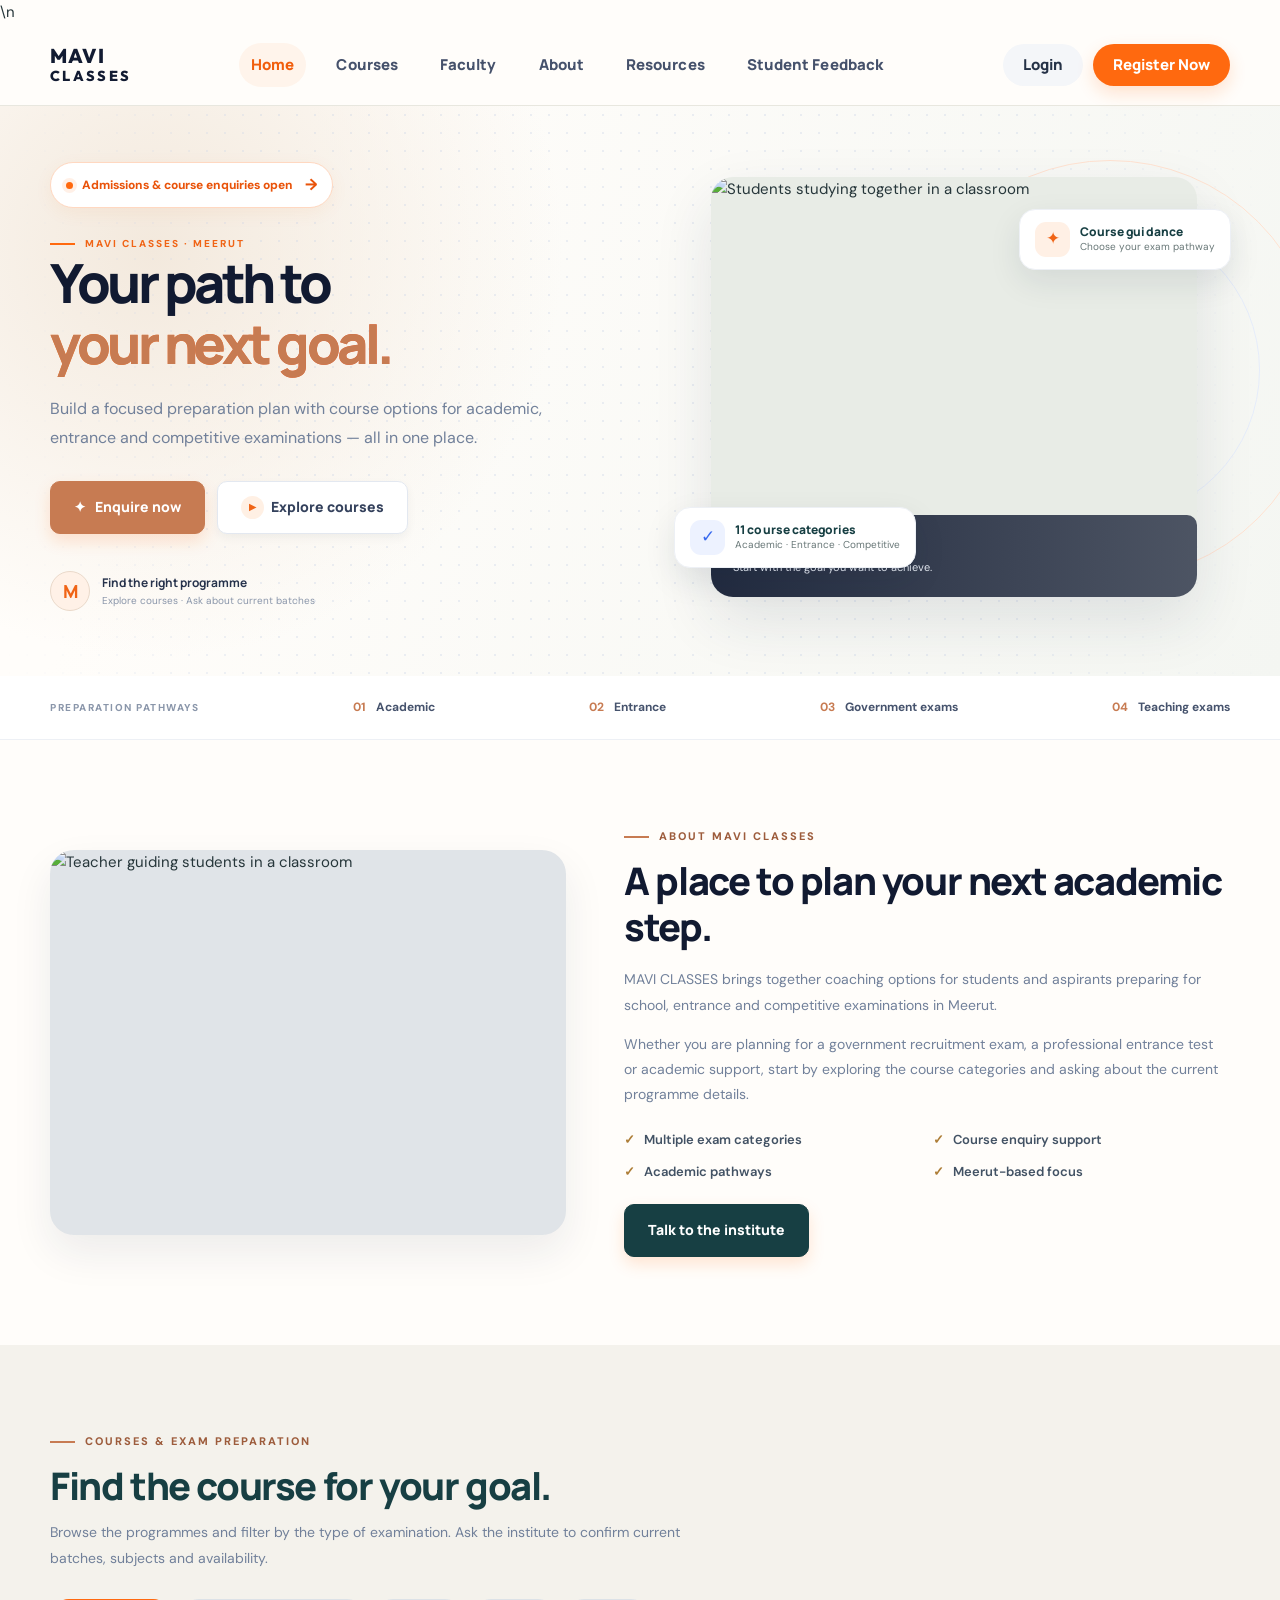
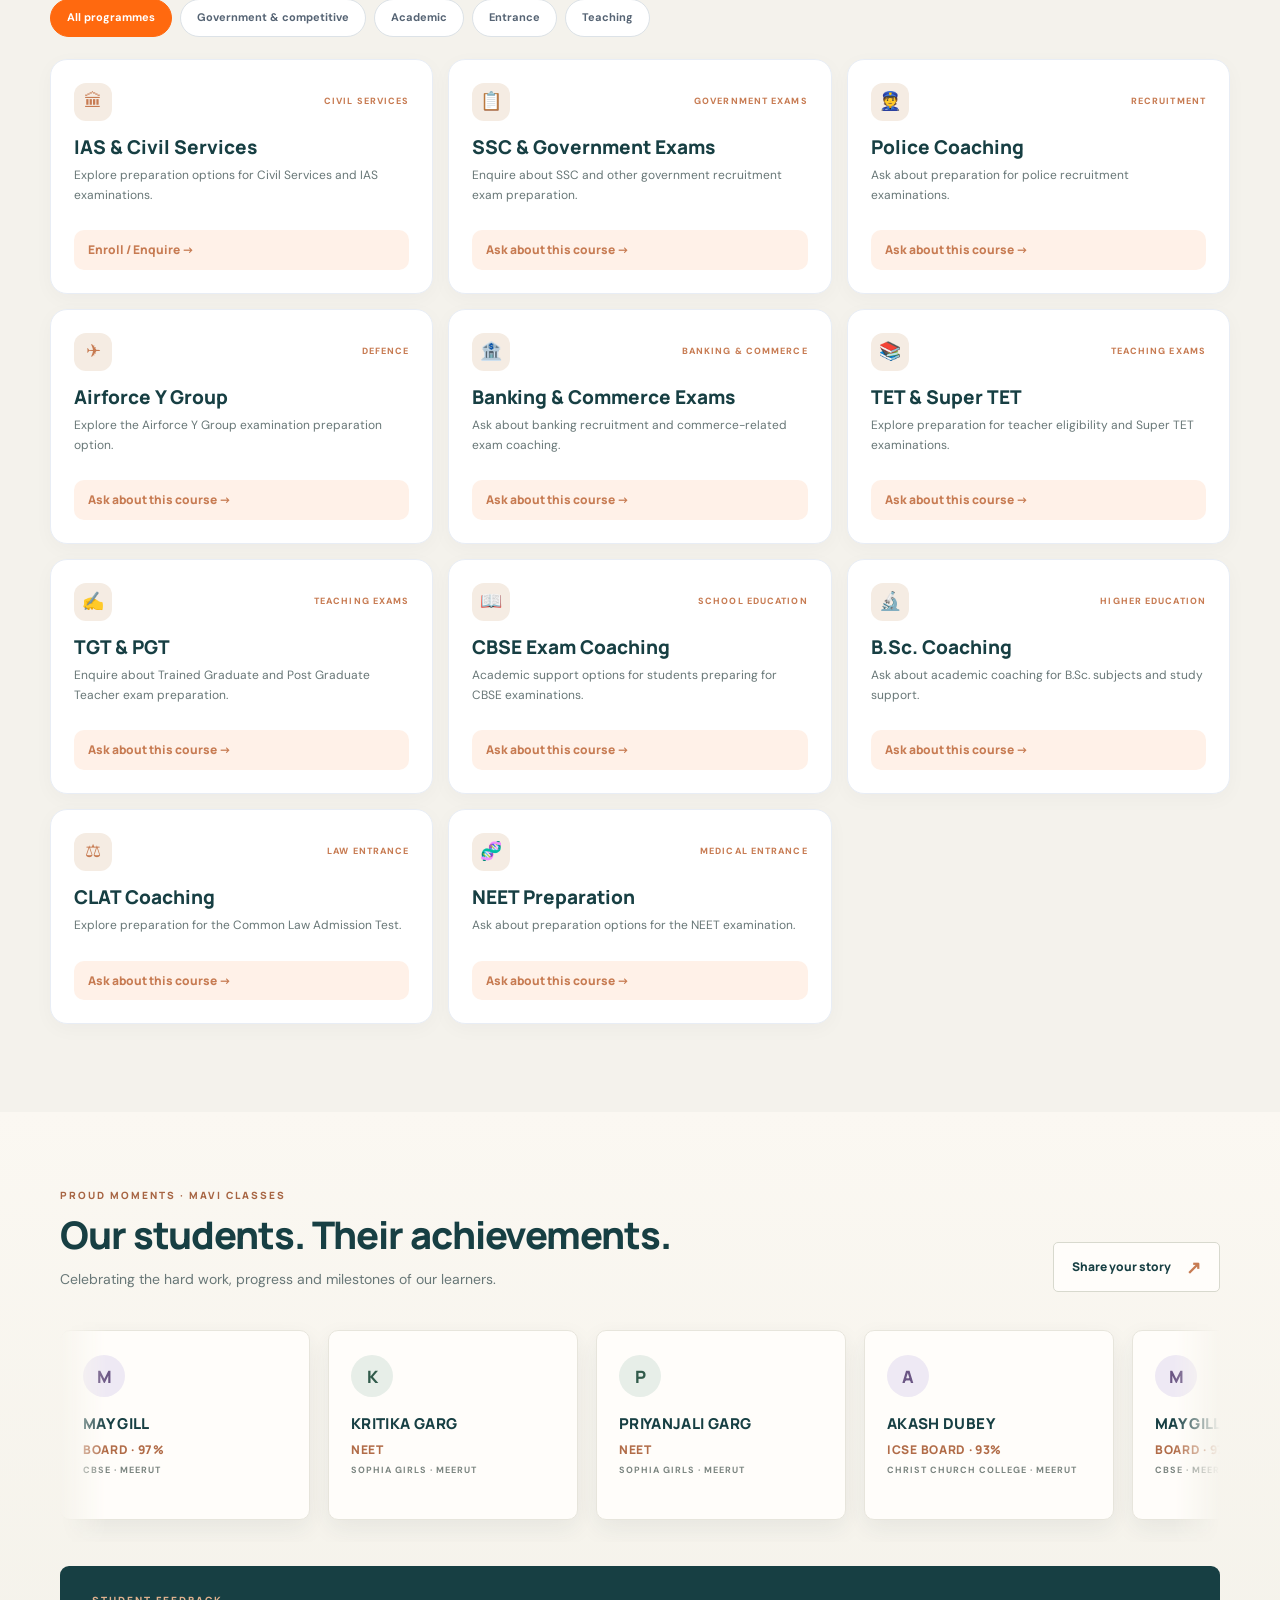
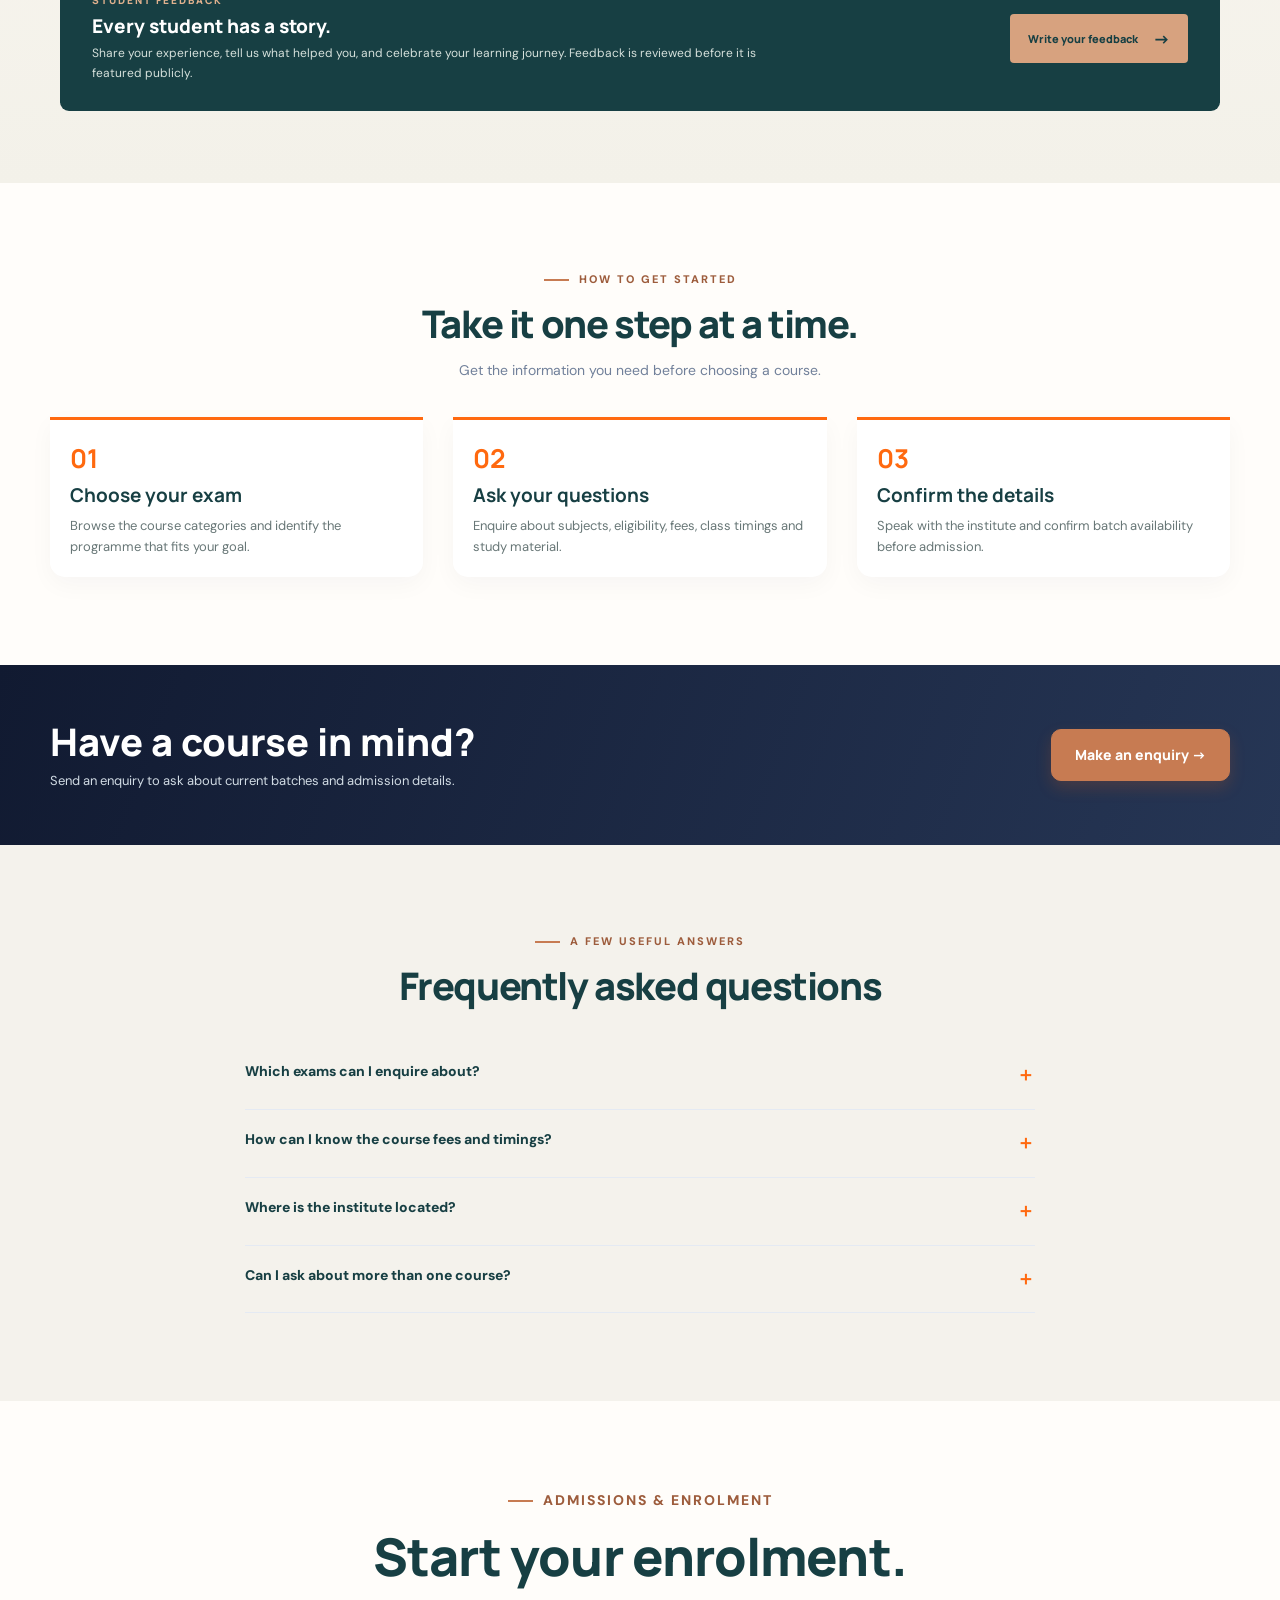
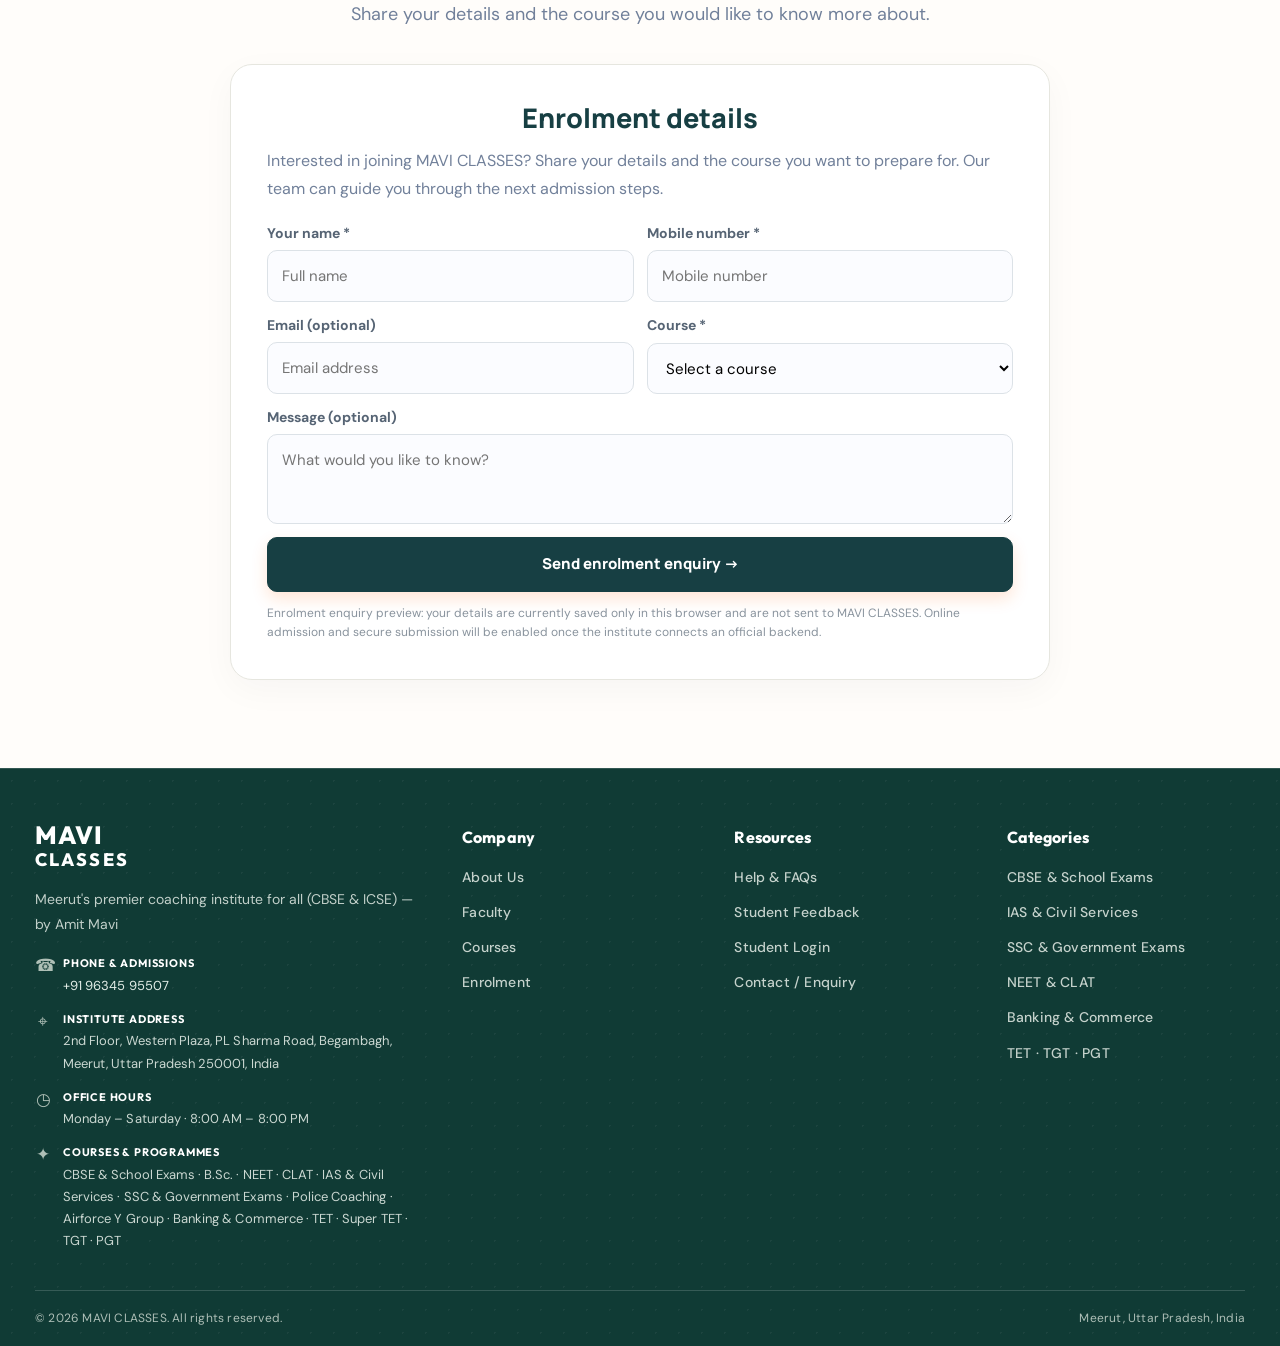
==== index.html @ 6b4040f7 "Update MAVI CLASSES footer description" ====
<!doctype html>
<html lang="en">
<head>
<meta charset="utf-8">
<meta name="viewport" content="width=device-width, initial-scale=1">
<meta name="theme-color" content="#142d46">
<title>MAVI CLASSES | Coaching in Meerut</title>
<meta name="description" content="Explore academic, entrance and competitive exam coaching options at MAVI CLASSES, Meerut. Enquire about courses and current batches.">
<meta name="keywords" content="Coaching in Meerut, IAS Coaching in Meerut, SSC Coaching in Meerut, Government Exam Coaching, CLAT Coaching, Banking Coaching, CBSE, NEET, TET, Super TET, TGT, PGT">
<link rel="preconnect" href="https://fonts.googleapis.com">
<link rel="preconnect" href="https://fonts.gstatic.com" crossorigin>
<style>
:root{--navy:#142d46;--navy2:#203f5d;--gold:#c99b4b;--ink:#202a35;--muted:#6c7784;--paper:#f5f6f7;--line:#e5e8eb;--white:#fff;--radius:13px;--shadow:0 12px 36px rgba(19,42,65,.09)}
*{box-sizing:border-box}html{scroll-behavior:smooth;scroll-padding-top:82px}body{margin:0;color:var(--ink);font-family:"DM Sans",sans-serif;line-height:1.65;background:#fff}a{color:inherit;text-decoration:none}button,input,select,textarea{font:inherit}.wrap{width:min(1160px,calc(100% - 44px));margin:auto}
.top{background:#102438;color:#d9e2ea;font-size:12px}.top .wrap{min-height:36px;display:flex;justify-content:space-between;align-items:center;gap:15px}.top a{color:#f0cc8c}
header{height:76px;background:#fff;position:sticky;top:0;z-index:30;border-bottom:1px solid #edf0f2}.nav{height:100%;display:flex;align-items:center;justify-content:space-between;gap:25px}.logo{display:flex;align-items:center;gap:11px}.logo-mark{height:43px;width:43px;display:grid;place-items:center;background:var(--navy);color:#e8c98e;font:700 26px Georgia,serif;border-radius:7px}.logo-title{font:800 18px Manrope,sans-serif;letter-spacing:1.7px;color:var(--navy);line-height:1.15}.logo-sub{font-size:9px;letter-spacing:1.6px;text-transform:uppercase;color:#7c8792}.links{display:flex;align-items:center;gap:27px;font-size:13px;font-weight:600;color:#485564}.links a:hover{color:#a7772f}.button{display:inline-flex;align-items:center;justify-content:center;padding:12px 19px;border-radius:6px;background:var(--navy);color:#fff;font-size:13px;font-weight:700;border:1px solid var(--navy);cursor:pointer;transition:.18s}.button:hover{background:#24496b;transform:translateY(-1px)}.button.gold{background:var(--gold);border-color:var(--gold);color:#182c40}.button.light{background:#fff;color:var(--navy);border-color:#fff}.hamb{display:none;border:0;background:none;color:var(--navy);font-size:26px}
.hero{background:#f3f5f6;padding:54px 0 58px}.hero-grid{display:grid;grid-template-columns:1.02fr .98fr;gap:55px;align-items:center}.kicker{font-size:11px;font-weight:800;letter-spacing:2px;text-transform:uppercase;color:#a87935;display:flex;align-items:center;gap:10px}.kicker:before{content:"";width:25px;height:2px;background:var(--gold)}h1,h2,h3{font-family:Manrope,sans-serif}h1{font-size:clamp(39px,5vw,59px);line-height:1.12;letter-spacing:-2px;color:var(--navy);margin:17px 0 18px;font-weight:800}h1 span{color:#b4833d}.hero p{max-width:530px;color:#626e7b;font-size:15px}.hero-actions{display:flex;gap:12px;flex-wrap:wrap;margin-top:27px}.text-link{font-size:13px;color:var(--navy);font-weight:700;padding:12px 5px}.hero-image{height:430px;position:relative;border-radius:9px;overflow:hidden;background:#dce2e7}.hero-image img{width:100%;height:100%;object-fit:cover;display:block}.image-caption{position:absolute;left:20px;bottom:20px;background:#fff;padding:15px 18px;border-left:3px solid var(--gold);box-shadow:var(--shadow);max-width:245px}.image-caption strong{display:block;font:700 14px Manrope;color:var(--navy)}.image-caption span{font-size:11px;color:var(--muted)}
.trust-strip{border-bottom:1px solid var(--line);background:white}.trust-inner{display:flex;justify-content:space-between;align-items:center;gap:20px;padding:19px 0;flex-wrap:wrap}.trust-label{font-size:11px;text-transform:uppercase;letter-spacing:1.3px;font-weight:800;color:#7a8590}.trust-item{font-size:12px;color:#455565;font-weight:700}.trust-item b{color:#bd8b40;margin-right:7px}
.section{padding:82px 0}.soft{background:var(--paper)}.section-head{max-width:670px;margin-bottom:34px}.section-head.center{text-align:center;margin-left:auto;margin-right:auto}.section-head.center .kicker{justify-content:center}.section-head h2{font-size:clamp(29px,3.4vw,39px);line-height:1.2;letter-spacing:-1px;color:var(--navy);margin:12px 0}.section-head p{font-size:14px;color:var(--muted);margin:0}.about-grid{display:grid;grid-template-columns:.92fr 1.08fr;gap:58px;align-items:center}.about-img{height:385px;border-radius:8px;overflow:hidden;background:#e0e4e8}.about-img img{width:100%;height:100%;object-fit:cover}.about-copy h2{font-size:35px;line-height:1.2;letter-spacing:-1px;color:var(--navy);margin:12px 0 18px}.about-copy p{font-size:14px;color:var(--muted)}.ticks{display:grid;grid-template-columns:1fr 1fr;gap:11px;margin:22px 0}.tick{font-size:13px;font-weight:600;color:#425264}.tick:before{content:"✓";color:#ad7d36;font-weight:900;margin-right:9px}
.course-intro{display:flex;justify-content:space-between;align-items:end;gap:25px;margin-bottom:28px}.course-intro .section-head{margin:0}.course-grid{display:grid;grid-template-columns:repeat(3,1fr);gap:15px}.course{background:white;border:1px solid #e4e8eb;border-radius:8px;padding:22px 21px;min-height:185px;display:flex;flex-direction:column;transition:.2s}.course:hover{border-color:#c8a66d;box-shadow:var(--shadow);transform:translateY(-3px)}.course-top{display:flex;align-items:center;justify-content:space-between;margin-bottom:14px}.course-icon{height:38px;width:38px;border-radius:8px;background:#f5f0e7;color:#986b2d;display:grid;place-items:center;font-size:18px}.course-tag{font-size:9px;letter-spacing:1.1px;text-transform:uppercase;color:#9a7339;font-weight:800}.course h3{font-size:17px;line-height:1.3;color:var(--navy);margin:0 0 7px}.course p{font-size:12px;color:var(--muted);margin:0 0 13px}.course a{font-size:12px;font-weight:800;color:#9a6d2e;margin-top:auto}.filters{display:flex;gap:8px;flex-wrap:wrap;margin:0 0 22px}.filter{border:1px solid #dce2e7;background:#fff;padding:8px 14px;border-radius:5px;font-size:11px;font-weight:700;color:#566474;cursor:pointer}.filter.active,.filter:hover{background:var(--navy);border-color:var(--navy);color:white}
.approach{display:grid;grid-template-columns:repeat(3,1fr);gap:30px}.approach article{border-top:2px solid var(--gold);padding:20px 4px 0}.approach .num{font:700 26px Manrope;color:#c69a52}.approach h3{font-size:17px;color:var(--navy);margin:7px 0}.approach p{font-size:13px;color:var(--muted);margin:0}
.cta{background:var(--navy);color:white;padding:48px 0}.cta-row{display:flex;justify-content:space-between;align-items:center;gap:25px}.cta h2{font-size:29px;margin:0 0 5px}.cta p{font-size:13px;color:#d1dbe4;margin:0}
.faqs{max-width:790px;margin:auto}.faq{border-bottom:1px solid var(--line)}.faq button{width:100%;background:none;border:0;padding:18px 0;display:flex;justify-content:space-between;text-align:left;color:var(--navy);font-weight:700;font-size:14px;cursor:pointer}.faq .answer{display:none;color:var(--muted);font-size:13px;padding:0 35px 18px 0}.faq.open .answer{display:block}.faq button span{font-size:19px;color:#ad7d36}
.contact-grid{display:grid;grid-template-columns:.8fr 1.2fr;gap:30px}.contact-card{background:var(--navy);color:white;border-radius:8px;padding:29px}.contact-card h3{font-size:24px;margin:0 0 7px}.contact-card>p{font-size:13px;color:#d0dbe5}.contact-row{border-top:1px solid #ffffff26;padding:15px 0;font-size:13px}.contact-row strong{display:block;font-size:10px;letter-spacing:1px;text-transform:uppercase;color:#e7c88e;margin-bottom:3px}.form-card{border:1px solid var(--line);border-radius:8px;padding:28px;background:white}.form-card h3{font-size:23px;color:var(--navy);margin:0 0 18px}.form-grid{display:grid;grid-template-columns:1fr 1fr;gap:13px}.field{display:grid;gap:6px}.field.full{grid-column:1/-1}.field label{font-size:11px;font-weight:700;color:#566474}.field input,.field select,.field textarea{border:1px solid #dce2e7;border-radius:5px;padding:11px 12px;width:100%;font-size:13px;background:#fbfcfd;outline:none}.field input:focus,.field select:focus,.field textarea:focus{border-color:#b68a48}.field textarea{min-height:90px;resize:vertical}.form-note{font-size:10px;color:#89939d;margin:12px 0 0}.notice{display:none;padding:11px;background:#edf6ef;color:#315b3c;font-size:12px;margin-top:12px;border-radius:5px}.notice.show{display:block}
footer{background:#0d2235;color:#c5d0da;padding:42px 0 18px}.footer-main{display:flex;justify-content:space-between;gap:40px;padding-bottom:28px}.footer-brand p{font-size:12px;color:#9eacb9;max-width:290px}.footer-links{display:flex;gap:50px}.footer-links h4{font-size:10px;letter-spacing:1.2px;text-transform:uppercase;color:#e8c98e;margin:0 0 10px}.footer-links a{display:block;font-size:12px;color:#c0ccd7;margin:7px 0}.footer-links a:hover{color:#fff}.copyright{border-top:1px solid #ffffff20;padding-top:16px;font-size:10px;color:#91a1b0;display:flex;justify-content:space-between;gap:12px;flex-wrap:wrap}.up{position:fixed;right:18px;bottom:18px;width:39px;height:39px;background:var(--gold);border:0;border-radius:5px;color:var(--navy);font-size:18px;display:none;cursor:pointer}.up.show{display:block}
@media(max-width:900px){.links{gap:15px}.links a{font-size:12px}.hero-grid{gap:30px}.hero-image{height:380px}.course-grid{grid-template-columns:repeat(2,1fr)}.about-grid{gap:32px}}
@media(max-width:680px){.wrap{width:calc(100% - 34px)}.top .wrap{justify-content:center;text-align:center;min-height:33px}.top .wrap span:first-child{display:none}header{height:67px}.logo-mark{height:39px;width:39px}.logo-title{font-size:16px}.hamb{display:block}.links{display:none;position:absolute;left:0;right:0;top:67px;background:#fff;padding:10px 22px 18px;box-shadow:var(--shadow);flex-direction:column;align-items:stretch;gap:0}.links.open{display:flex}.links a{padding:11px 0;border-bottom:1px solid var(--line);font-size:14px}.nav>.button{display:none}.hero{padding:43px 0 38px}.hero-grid{grid-template-columns:1fr;gap:28px}.hero-image{height:280px}.hero h1{font-size:43px}.hero p{font-size:14px}.trust-inner{justify-content:flex-start;gap:11px 20px}.trust-label{width:100%}.trust-item{font-size:11px}.section{padding:60px 0}.about-grid,.contact-grid{grid-template-columns:1fr}.about-img{height:270px;order:2}.about-copy h2{font-size:30px}.course-intro{display:block}.course-grid{grid-template-columns:1fr}.course{min-height:0}.approach{grid-template-columns:1fr;gap:20px}.cta-row{display:block}.cta .button{margin-top:20px}.form-grid{grid-template-columns:1fr}.field.full{grid-column:auto}.form-card,.contact-card{padding:21px}.footer-main{display:block}.footer-links{margin-top:25px;gap:35px}.copyright{padding-bottom:8px}}
@media(prefers-reduced-motion:reduce){html{scroll-behavior:auto}*,*:before,*:after{transition:none!important}}
/* Visual refresh based on the supplied education website reference */
:root{--navy:#111a31;--navy2:#263655;--gold:#ff690f;--ink:#182238;--muted:#71809a;--paper:#f8faff;--line:#e8edf5;--white:#fff;--radius:22px;--shadow:0 18px 48px rgba(24,39,70,.10)}
body{font-family:"DM Sans",sans-serif;color:#182238;background:#fff;line-height:1.62}h1,h2,h3,.logo-title{font-family:"Manrope",sans-serif}.wrap{width:min(1180px,calc(100% - 48px))}
.top{background:#111a31;color:#e4eaf5}.top a{color:#ff9a5f}
header{height:82px;border-bottom:1px solid #f0f2f6;background:rgba(255,255,255,.95);backdrop-filter:blur(14px)}
.logo-mark{border-radius:50%;background:linear-gradient(145deg,#ff8a28,#f04c16);color:#fff;box-shadow:0 5px 14px #ff6b1733;font:800 23px "Manrope",sans-serif;border:3px solid #fff;outline:1px solid #ffe0ce}
.logo-title{font-size:17px;letter-spacing:.3px;font-weight:800;color:#121b32}.logo-sub{letter-spacing:1.4px;color:#ff690f;font-weight:700}
.links{gap:24px;font-size:13px;font-weight:700;color:#45516b}.links a{padding:9px 13px;border-radius:30px}.links a:first-child,.links a:hover{background:#fff4eb;color:#f15d0b}
.button{border-radius:13px;background:#ff690f;border-color:#ff690f;padding:14px 23px;font-family:"Manrope";font-weight:800;box-shadow:0 7px 16px #ff690f2b}.button:hover{background:#ed5706;border-color:#ed5706}.button.gold{background:#ff690f;border-color:#ff690f;color:white}
.hero{position:relative;isolation:isolate;overflow:hidden;background:radial-gradient(ellipse at 40% 48%,#fff3eb 0%,#fff 54%,#f8faff 100%);padding:56px 0 65px;min-height:540px}
.hero:before{content:"";position:absolute;inset:0;z-index:-1;opacity:.34;background-image:radial-gradient(#c9d4e7 1px,transparent 1px);background-size:18px 18px;mask-image:linear-gradient(90deg,transparent,#000 20%,#000 80%,transparent)}
.hero-grid{grid-template-columns:1.02fr .98fr;gap:54px;position:relative;z-index:1}
.hero-announcement{display:inline-flex;align-items:center;gap:9px;border:1px solid #ffd8c1;background:#fff;border-radius:30px;padding:9px 15px;color:#e9530a;font-size:12px;font-weight:800;box-shadow:0 5px 18px #f16a1710;margin-bottom:28px}
.live-dot{height:7px;width:7px;background:#ff690f;border-radius:50%;box-shadow:0 0 0 4px #fff0e7}.announce-arrow{font-size:16px;margin-left:3px}
.hero .kicker{font-size:10px;letter-spacing:2px;color:#f06416}.hero .kicker:before{background:#ff690f}
h1{font-size:clamp(46px,5.2vw,68px);line-height:1.08;letter-spacing:-3.5px;color:#111a31;margin:0 0 22px;font-weight:800}h1 span{background:linear-gradient(90deg,#ff6b0d 0%,#f04d25 100%);-webkit-background-clip:text;background-clip:text;color:transparent}
.hero p{font-size:16px;line-height:1.8;color:#71809a;max-width:500px}.hero-actions{gap:12px;margin-top:28px}.hero-actions .button{min-height:53px}
.button.watch{background:#fff;border:1px solid #e3e8f0;color:#34415c;box-shadow:0 4px 10px #1a29400d}.button.watch:hover{background:#f9fbff;color:#111a31}
.play{display:inline-grid;place-items:center;background:#fff0e4;color:#f06416;border-radius:50%;width:23px;height:23px;font-size:9px;margin-right:7px}
.hero-proof{display:flex;align-items:center;gap:12px;margin-top:37px}.proof-mark{height:40px;width:40px;display:grid;place-items:center;border-radius:50%;background:#fff1e7;color:#f06416;font:800 18px "Manrope",sans-serif;border:1px solid #ead9ca}.hero-proof strong{display:block;font-size:12px;color:#27334c}.hero-proof small{display:block;font-size:10px;color:#8a96aa}
.hero-visual{position:relative;min-height:430px;display:flex;align-items:center;justify-content:center}
.hero-image{width:88%;height:420px;border-radius:30px;overflow:hidden;position:relative;z-index:1;background:#e5eaf2;box-shadow:0 24px 60px #1b2b451c}.hero-image img{width:100%;height:100%;object-fit:cover}
.image-caption{left:0;right:0;bottom:0;max-width:none;padding:18px 22px;background:linear-gradient(90deg,rgba(17,26,49,.92),rgba(17,26,49,.72));border:0;color:white;box-shadow:none}.image-caption strong{font:800 15px "Manrope",sans-serif;color:#fff}.image-caption span{font-size:11px;color:#e4e9f1}
.float-card{position:absolute;z-index:3;display:flex;align-items:center;gap:10px;background:#fff;border:1px solid #edf0f5;border-radius:16px;padding:12px 15px;box-shadow:0 12px 32px #17264018}
.float-top{top:37px;right:-1px}.float-bottom{bottom:34px;left:-4px}.float-icon{width:35px;height:35px;display:grid;place-items:center;border-radius:11px;background:#fff0e5;color:#f06416;font-size:17px}.float-icon.blue{background:#edf2ff;color:#3869ee}.float-card strong{display:block;font:800 12px "Manrope",sans-serif;color:#173f43}.float-card small{display:block;font-size:9px;color:#8995a8}
.hero-orbit{position:absolute;border:1px solid #ffe2d1;border-radius:50%;z-index:0}.orbit-one{width:420px;height:420px;right:-90px;top:-12px}.orbit-two{width:300px;height:300px;right:-30px;top:48px;border-color:#e5ecfa}
.trust-strip{border-bottom:1px solid #edf0f5}.trust-inner{padding:22px 0}.trust-label{font-size:10px;letter-spacing:1.5px;color:#8a96aa}.trust-item{font-size:12px;color:#46536d}.trust-item b{color:#ff690f}
.section{padding:88px 0}.soft{background:#f8faff}.section-head h2,.about-copy h2{font-weight:800;color:#111a31;letter-spacing:-1.4px}.section-head p,.about-copy p{color:#71809a;line-height:1.8}
.about-img{border-radius:24px;box-shadow:0 18px 42px #1a294014}.about-copy h2{font-size:39px}
.course{border:1px solid #e8edf5;border-radius:18px;padding:23px;box-shadow:0 5px 20px #1a294008}.course:hover{border-color:#ffc49f;box-shadow:0 16px 35px #1a294012}.course-icon{border-radius:12px;background:#fff1e8;color:#f06416}.course h3{font-weight:800}
.filter{border-radius:30px;padding:9px 16px}.filter.active,.filter:hover{background:#ff690f;border-color:#ff690f}
.approach article{border-top:3px solid #ff690f;background:#fff;border-radius:0 0 15px 15px;padding:20px;box-shadow:0 8px 25px #1a294009}.approach .num{color:#ff690f}
.cta{background:linear-gradient(110deg,#111a31,#263655);padding:54px 0}.cta h2{font-weight:800}.cta .button{background:#ff690f}
.faq{border-bottom:1px solid #e4eaf3}.faq button{font-family:"Manrope";font-weight:800}.faq button span{color:#ff690f}
.contact-card{border-radius:22px;background:linear-gradient(145deg,#111a31,#273958)}.form-card{border-radius:22px;box-shadow:0 10px 35px #1a294009}.field input,.field select,.field textarea{border-radius:10px;background:#fbfcff;padding:13px}.field input:focus,.field select:focus,.field textarea:focus{border-color:#ff8a4a;box-shadow:0 0 0 3px #ff690f14}
footer{background:#10192e}.footer-brand .logo-mark{background:#ff690f}
@media(max-width:900px){.hero-grid{gap:28px}.hero-image{height:360px}.hero-visual{min-height:370px}.float-top{right:-5px}.float-bottom{left:-5px}}
@media(max-width:680px){header{height:70px}.links{top:70px}.hero{padding:38px 0 45px}.hero-grid{grid-template-columns:1fr;gap:24px}.hero-announcement{margin-bottom:20px;font-size:10px}.hero h1{font-size:48px;letter-spacing:-2.5px}.hero p{font-size:14px}.hero-visual{min-height:310px;margin:0 2px}.hero-image{width:92%;height:300px;border-radius:23px}.float-top{top:7px;right:-2px}.float-bottom{bottom:5px;left:-3px}.float-card{padding:9px 11px}.float-card strong{font-size:10px}.float-card small{font-size:8px}.section{padding:65px 0}.about-copy h2{font-size:31px}.course{border-radius:15px}.trust-inner{gap:12px 18px}}


/* Enrolment entry points */
.nav-enroll{background:#ff690f!important;color:#fff!important;border-radius:30px!important;padding:10px 18px!important;box-shadow:0 6px 16px #ff690f2b;font-weight:800!important}
.nav-enroll:hover{background:#ed5706!important;color:#fff!important}
.nav-enroll span{margin-left:5px}
.course>a{display:inline-flex;align-items:center;margin-top:12px;padding:10px 14px;border-radius:10px;background:#fff1e8;color:#e95c10;font-family:"Manrope";font-size:12px;font-weight:800;text-decoration:none;transition:.2s}
.course>a:hover{background:#ff690f;color:#fff;transform:translateY(-1px)}
.enroll-intro{margin:7px 0 20px;color:#71809a;font-size:13px;line-height:1.7}
#enquiryForm .button{cursor:pointer}
.form-note{line-height:1.65}
@media(max-width:680px){.nav-enroll{display:inline-flex!important;justify-content:center;margin:8px 12px 12px}}


/* MAVI refreshed palette — homepage */
:root{--navy:#173f43;--navy2:#28575a;--gold:#c77b52;--ink:#26363a;--muted:#687777;--paper:#f4f2ec;--line:#e6e6df;--white:#fff;--shadow:0 16px 42px rgba(23,63,67,.09)}
body{background:#fffdfa;color:var(--ink)}
header{background:rgba(255,253,250,.97);border-bottom-color:#e8e7df}
.logo-mark{background:var(--navy);color:#fff;border-radius:12px;box-shadow:inset 0 -4px 0 var(--gold)}
.logo-title{color:var(--navy)}.logo-sub{color:#9b765d}
.links a:hover{color:var(--gold)}
.button{background:var(--navy);border-color:var(--navy);border-radius:10px}
.button:hover{background:#28575a}
.button.gold{background:var(--gold);border-color:var(--gold);color:#fff}
.hero{background:radial-gradient(circle at 12% 25%,#f3e9dd,transparent 34%),linear-gradient(115deg,#fffdfa 20%,#f4f6f2)}
.kicker{color:#9d5c3c}.kicker:before{background:var(--gold)}
h1 span{color:var(--gold)}
.hero-image{border-radius:22px;background:#e8ece6}
.image-caption{border-left-color:var(--gold);border-radius:10px}
.trust-item b{color:var(--gold)}.soft{background:var(--paper)}
.section-head h2{color:var(--navy)}
.course{border-radius:17px}.course-icon{background:#f5ece3;color:var(--gold)}
.course-tag,.course a{color:var(--gold)}
footer{background:#102f33}.footer-links h4{color:#d7a27f}
.top{display:none!important}


/* Header action buttons styled to match the supplied reference */
.nav-auth{display:flex;align-items:center;gap:10px;flex-shrink:0}.nav-login,.nav-register{display:inline-flex;align-items:center;justify-content:center;height:42px;padding:0 20px;border-radius:24px;font:800 14px Manrope,sans-serif;text-decoration:none;white-space:nowrap;transition:background .2s,transform .2s}.nav-login{background:#f4f6f9;color:#253247!important;box-shadow:none}.nav-login:hover{background:#e9edf3}.nav-register{background:#ff690f;color:#fff!important;box-shadow:0 7px 17px #ff690f30}.nav-register:hover{background:#ed5706;transform:translateY(-1px)}
@media(max-width:900px){.nav-auth{gap:7px}.nav-login,.nav-register{height:39px;padding:0 14px;font-size:12px}}
@media(max-width:680px){.nav-auth{margin-left:auto}.nav-login,.nav-register{height:36px;padding:0 12px;font-size:11px}}

/* Logo: brand name only, in dark green */
.logo-title{color:#173f43!important;font-weight:800;letter-spacing:1.2px}.logo-mark{background:#173f43!important;color:#fff!important}.logo-sub{display:none!important}


/* Stacked MAVI CLASSES homepage wordmark */
.mavi-stacked-brand{display:flex!important;align-items:center!important;gap:0!important}
.mavi-stacked-name{display:flex!important;flex-direction:column!important;align-items:flex-start!important;gap:0!important;font:800 20px/1.02 Manrope,sans-serif!important;letter-spacing:1.2px!important;color:#121b32!important}
.mavi-stacked-name span+span{font-size:.72em!important;letter-spacing:2.3px!important;margin-top:3px!important}
.mavi-stacked-brand .logo-mark{display:none!important}

/* Proud Moments: dedicated section styling and continuous student-card marquee */
#student-results{display:block;padding:76px 0 72px;background:linear-gradient(180deg,#fbf8f2 0%,#f3f1e9 100%);overflow:hidden}
#student-results>.wrap{width:min(1160px,calc(100% - 44px));margin:0 auto}
#student-results .results-heading{display:flex;align-items:flex-end;justify-content:space-between;gap:28px;margin:0 0 30px}
#student-results .results-kicker{color:#a76543;font:800 10px/1.4 Manrope,sans-serif;letter-spacing:2px;text-transform:uppercase;margin-bottom:10px}
#student-results .results-heading h2{margin:0 0 10px;color:#173f43;font:800 clamp(27px,3.2vw,39px)/1.16 Manrope,sans-serif;letter-spacing:-1.1px}
#student-results .results-heading p{margin:0;color:#687777;font:400 14px/1.7 'DM Sans',sans-serif}
#student-results .results-link{flex:0 0 auto;display:inline-flex;align-items:center;gap:15px;padding:12px 18px;border:1px solid #d8d9ce;border-radius:5px;color:#173f43;background:#fffdfa;font:800 12px Manrope,sans-serif;transition:background .2s,border-color .2s}
#student-results .results-link:hover{background:#f5ece3;border-color:#c77b52}
#student-results .results-link span{font-size:18px;color:#c77b52}
#student-results .ranker-marquee{position:relative;width:100%;overflow:hidden;padding:8px 0 22px;-webkit-mask-image:linear-gradient(to right,transparent 0,#000 4%,#000 96%,transparent 100%);mask-image:linear-gradient(to right,transparent 0,#000 4%,#000 96%,transparent 100%)}
#student-results .ranker-track{display:flex;align-items:stretch;width:max-content;max-width:none;animation:maviRankerMarquee 32s linear infinite;transform:translate3d(0,0,0);will-change:transform}
#student-results .ranker-marquee:hover .ranker-track{animation-play-state:paused}
#student-results .ranker-card{flex:0 0 250px;width:250px;min-height:190px;margin:0 18px 0 0;padding:24px 22px 21px;border:1px solid #e7e5dc;border-radius:10px;background:#fffdfa;box-shadow:0 9px 25px rgba(23,63,67,.07);display:flex;flex-direction:column;align-items:flex-start;justify-content:flex-start;animation:none!important;opacity:1!important;transform:none!important}
#student-results .ranker-duplicate{display:flex;flex:0 0 auto;gap:0}
#student-results .ranker-avatar{width:42px;height:42px;display:grid;place-items:center;border-radius:50%;margin-bottom:17px;font:800 17px Manrope,sans-serif}
#student-results .avatar-violet{background:#eee9f4;color:#6b5684}
#student-results .avatar-green{background:#e7eee8;color:#315b4b}
#student-results .ranker-name{color:#173f43;font:800 15px/1.35 Manrope,sans-serif;letter-spacing:.35px;margin-bottom:8px}
#student-results .ranker-result{color:#b16c48;font:800 12px/1.4 Manrope,sans-serif;letter-spacing:.7px;margin-bottom:5px}
#student-results .ranker-school{color:#7b8580;font:700 9px/1.5 'DM Sans',sans-serif;letter-spacing:1px}
#student-results .student-voices{display:flex;align-items:center;justify-content:space-between;gap:28px;margin-top:24px;padding:27px 32px;border-radius:9px;background:#173f43;color:#fff}
#student-results .student-voices .results-kicker{color:#e0b18e;margin-bottom:7px}
#student-results .student-voices h3{margin:0 0 6px;color:#fff;font:800 21px/1.25 Manrope,sans-serif}
#student-results .student-voices p{max-width:690px;margin:0;color:#d5e0db;font:400 12px/1.65 'DM Sans',sans-serif}
#student-results .voice-button{flex:0 0 auto;display:inline-flex;align-items:center;gap:15px;padding:13px 18px;border-radius:4px;background:#d7a27f;color:#173f43;font:800 11px Manrope,sans-serif;white-space:nowrap;transition:background .2s,transform .2s}
#student-results .voice-button:hover{background:#ecc4a6;transform:translateY(-1px)}
#student-results .voice-button span{font-size:17px}
@keyframes maviRankerMarquee{from{transform:translate3d(0,0,0)}to{transform:translate3d(-50%,0,0)}}
@media(max-width:760px){#student-results{padding:58px 0 54px}#student-results .results-heading{align-items:flex-start;flex-direction:column;gap:17px;margin-bottom:20px}#student-results .results-heading h2{font-size:29px}#student-results .ranker-card{flex-basis:225px;width:225px;min-height:180px;padding:20px}#student-results .student-voices{align-items:flex-start;flex-direction:column;padding:23px 22px;gap:17px}}
@media(prefers-reduced-motion:reduce){#student-results .ranker-track{animation:none!important;transform:none!important}#student-results .ranker-marquee{overflow-x:auto;-webkit-mask-image:none;mask-image:none}}

/* Consistent typography and a seamless, equal-width student achievement marquee */
.hero .float-card strong{font-family:'Manrope',sans-serif!important;font-size:12px!important;font-weight:800!important;letter-spacing:.05px!important;color:#173f43!important}
.hero .float-card small{font-family:'DM Sans',sans-serif!important;font-size:10px!important;line-height:1.45!important;color:#687777!important}
.hero .float-card .float-icon{font-family:'DM Sans',sans-serif!important}
.hero .image-caption strong,.hero .hero-proof strong{font-family:'Manrope',sans-serif!important}
#student-results .ranker-track{display:flex!important;align-items:stretch!important;gap:0!important;width:max-content!important;animation:maviRankerMarquee 34s linear infinite!important}
#student-results .ranker-group{display:flex!important;flex:0 0 auto!important;align-items:stretch!important;gap:0!important;width:max-content!important}
#student-results .ranker-card{font-family:'DM Sans',sans-serif!important;box-sizing:border-box!important;flex:0 0 250px!important;width:250px!important;margin:0 18px 0 0!important}
#student-results .ranker-name,#student-results .ranker-result,#student-results .ranker-avatar{font-family:'Manrope',sans-serif!important}
#student-results .ranker-school,#student-results .results-heading p,#student-results .student-voices p{font-family:'DM Sans',sans-serif!important}
#student-results .ranker-card:hover{border-color:#d7b99f!important;box-shadow:0 14px 32px rgba(23,63,67,.12)!important}
@media(max-width:760px){#student-results .ranker-card{flex-basis:225px!important;width:225px!important;margin-right:14px!important}}
@media(prefers-reduced-motion:reduce){#student-results .ranker-track{animation:none!important}}


/* Contact section: centred enrolment heading, clean label without repeated brand name */
#contact .enrolment-title{display:block!important;width:100%!important;text-align:center!important;margin:0 0 10px!important;font-family:'Manrope',sans-serif!important;font-weight:800!important;color:#173f43!important}
#contact .contact-card h3{font-family:'Manrope',sans-serif!important}
</style>
<link rel="stylesheet" href="footer.css?v=20261123-footer12">
<link rel="stylesheet" href="typography-lock.css?v=20261123-type7">

<style id="mavi-faculty-footer-identical">
.mavi-footer{display:block!important;position:relative!important;isolation:isolate!important;overflow:hidden!important;background:#103b35!important;color:#d5e0db!important;padding:54px 0 18px!important;border-top:1px solid rgba(255,255,255,.14)!important}
.mavi-footer:before{content:""!important;position:absolute!important;inset:0!important;z-index:-1!important;pointer-events:none!important;opacity:.22!important;background-image:radial-gradient(rgba(255,255,255,.22) 1px,transparent 1px)!important;background-size:23px 23px!important}
.mavi-footer>.wrap{position:relative!important;z-index:1!important;width:min(1210px,calc(100% - 64px))!important;margin:0 auto!important}
.mavi-footer-grid{display:grid!important;grid-template-columns:minmax(280px,2.1fr) repeat(3,minmax(130px,1fr))!important;gap:46px!important;padding:0 0 38px!important}
.mavi-footer-logo{display:inline-flex!important;align-items:center!important;gap:12px!important;color:#fff!important;font:800 21px 'Outfit','DM Sans',sans-serif!important;letter-spacing:.15px!important}
.mavi-footer-mark{width:48px!important;height:48px!important;flex:0 0 48px!important;display:grid!important;place-items:center!important;border-radius:8px!important;background:#fff!important;color:#103b35!important;font:800 26px 'Outfit',sans-serif!important;box-shadow:inset 0 -4px 0 #c77b52!important}
.mavi-footer-brand>p{max-width:390px!important;margin:18px 0 17px!important;color:#c2d0ca!important;font:400 14px/1.75 'DM Sans',sans-serif!important}
.mavi-footer-contact{display:grid!important;gap:11px!important;max-width:440px!important}
.mavi-footer-contact>div{display:flex!important;align-items:flex-start!important;gap:12px!important;color:#cbd8d2!important;font:400 13px/1.65 'DM Sans',sans-serif!important;letter-spacing:.05px!important}
.mavi-footer-contact a{color:#dce7e1!important}
.mavi-footer .footer-icon{width:17px!important;flex:0 0 17px!important;color:#aebfb6!important;font-size:17px!important;line-height:1.2!important;text-align:center!important}
.mavi-footer .footer-star{color:#e2a77f!important}
.mavi-footer-column{display:block!important;padding-top:4px!important}
.mavi-footer-column h4{margin:0 0 19px!important;color:#fff!important;font:750 16px 'Outfit',sans-serif!important;letter-spacing:.1px!important}
.mavi-footer-column a{display:block!important;width:fit-content!important;margin:0 0 12px!important;color:#c5d2cc!important;font:500 14px/1.6 'DM Sans',sans-serif!important;letter-spacing:.2px!important;transition:color .18s,transform .18s!important}
.mavi-footer-column a:hover,.mavi-footer-contact a:hover{color:#e2a77f!important}
.mavi-footer-bottom{display:flex!important;justify-content:space-between!important;gap:16px!important;padding-top:18px!important;border-top:1px solid rgba(255,255,255,.16)!important;color:#aebfb7!important;font:400 12px/1.6 'DM Sans',sans-serif!important;letter-spacing:.2px!important}
@media(max-width:900px){.mavi-footer-grid{grid-template-columns:1.5fr 1fr 1fr!important;gap:34px!important}.mavi-footer-brand{grid-column:1/-1!important}.mavi-footer-brand>p{max-width:560px!important}}
@media(max-width:600px){.mavi-footer{padding:42px 0 17px!important}.mavi-footer>.wrap{width:calc(100% - 38px)!important}.mavi-footer-grid{grid-template-columns:1fr 1fr!important;gap:26px 20px!important;padding-bottom:28px!important}.mavi-footer-brand{grid-column:1/-1!important}.mavi-footer-logo{font-size:19px!important}.mavi-footer-column h4{font-size:15px!important;margin-bottom:13px!important}.mavi-footer-column a{font-size:13px!important;margin-bottom:10px!important}.mavi-footer-bottom{flex-direction:column!important;gap:5px!important;font-size:11px!important}}
</style>
<link rel="preconnect" href="https://fonts.googleapis.com">
<link rel="preconnect" href="https://fonts.gstatic.com" crossorigin>
<link rel="stylesheet" href="https://fonts.googleapis.com/css2?family=DM+Sans:wght@400;500;600;700;800&family=Manrope:wght@400;500;600;700;800&family=Outfit:wght@400;500;600;700;800&display=block">

<style id="mavi-nav-bold-floating-reveal">
.links a{
  font-family:'Manrope',sans-serif!important;
  font-weight:800!important;
  letter-spacing:.08px;
}
.nav-login,.nav-register{
  font-family:'Manrope',sans-serif!important;
  font-weight:800!important;
}
@keyframes maviFloatReveal{
  0%{opacity:0;transform:translate3d(0,16px,0)}
  65%{opacity:1;transform:translate3d(0,-2px,0)}
  100%{opacity:1;transform:translate3d(0,0,0)}
}
header .nav>*{animation:maviFloatReveal .72s cubic-bezier(.2,.75,.25,1) both}
header .nav>*:nth-child(1){animation-delay:.02s}
header .nav>*:nth-child(2){animation-delay:.08s}
header .nav>*:nth-child(3){animation-delay:.14s}
main h1,main h2,main h3,main p,main .kicker,main .button,main .course,
main .section-head,main .about-img,main .hero-image,
main .approach article,main .faq,main .contact-card,main .form-card{
  animation:maviFloatReveal .68s cubic-bezier(.2,.75,.25,1) both;
}
@media(prefers-reduced-motion:reduce){
  header .nav>*,main h1,main h2,main h3,main p,main .kicker,main .button,
  main .course,main .section-head,main .about-img,main .hero-image,
  main .approach article,main .faq,main .contact-card,main .form-card{
    animation:none!important;
  }
}

/* Student achievements section is intentionally excluded from reveal effects. */
#student-results .results-heading,
#student-results .results-heading *,
#student-results .ranker-card,
#student-results .ranker-card *,
#student-results .student-voices,
#student-results .student-voices{animation:none!important}
</style>


<style id="mavi-nav-size-update">
/* Larger, clearer navigation on the homepage */
.links{gap:18px!important}
.links a{font-size:15px!important;font-weight:800!important;padding:10px 12px!important}
.nav-auth a,.nav-login,.nav-register{font-size:15px!important;font-weight:800!important}
@media(max-width:900px){.links{gap:9px!important}.links a{font-size:14px!important;padding:9px 8px!important}}
@media(max-width:680px){.links a{font-size:16px!important;padding:13px 0!important}.nav-auth a{font-size:14px!important}}
</style>
<style id="home-enrolment-centered">.contact-grid{grid-template-columns:minmax(0,820px)!important;justify-content:center!important}.contact-grid>.form-card{width:100%;max-width:820px;margin:0 auto}.contact-grid>.contact-card{display:none!important}</style>\n<style id="mavi-enrolment-type-update">
#contact .section-head .kicker{font-size:13px!important;letter-spacing:2.1px!important}
#contact .section-head h2{font-family:'Manrope',sans-serif!important;font-size:43px!important;line-height:1.16!important;font-weight:800!important;letter-spacing:-.8px!important}
#contact .section-head>p{font-size:17px!important;line-height:1.7!important;max-width:720px!important;margin:10px auto 0!important}
#contact .form-card{padding:36px!important}
#contact .form-card h3{font-size:27px!important;line-height:1.25!important;margin-bottom:12px!important}
#contact .form-card .enroll-intro{font-size:16px!important;line-height:1.75!important;margin:0 0 20px!important}
#contact .form-card .field label{font-size:14px!important;line-height:1.5!important}
#contact .form-card .field input,#contact .form-card .field select,#contact .form-card .field textarea{font-size:15px!important;padding:13px 14px!important}
#contact .form-card .button{font-size:15px!important;padding:14px 22px!important}
#contact .form-card .form-note{font-size:12px!important;line-height:1.65!important}
@media(max-width:680px){
 #contact .section-head h2{font-size:34px!important}
 #contact .section-head .kicker{font-size:11px!important}
 #contact .section-head>p{font-size:15px!important}
 #contact .form-card{padding:23px!important}
 #contact .form-card h3{font-size:23px!important}
 #contact .form-card .enroll-intro{font-size:14px!important}
 #contact .form-card .field label{font-size:13px!important}
 #contact .form-card .field input,#contact .form-card .field select,#contact .form-card .field textarea{font-size:14px!important}
}
</style>
<style id="enrolment-type-size-update">
#contact .section-head .kicker{font-size:14px!important;letter-spacing:2px!important}
#contact .section-head h2{font-size:clamp(38px,4.6vw,52px)!important;line-height:1.12!important;margin:16px 0 13px!important}
#contact .section-head p{font-size:18px!important;line-height:1.7!important}
#contact .enrolment-title{font-size:30px!important;line-height:1.2!important}
#contact .enroll-intro{font-size:16px!important;line-height:1.75!important}
#contact .field label{font-size:13px!important}
#contact .field input,#contact .field select,#contact .field textarea{font-size:15px!important;padding:14px!important}
#contact .form-note{font-size:12px!important;line-height:1.65!important}
@media(max-width:680px){
 #contact .section-head h2{font-size:36px!important}
 #contact .section-head p{font-size:16px!important}
 #contact .enrolment-title{font-size:26px!important}
 #contact .enroll-intro{font-size:15px!important}
}
</style>
</head>
<body>
<div class="top"><div class="wrap"><span>Meerut, Uttar Pradesh</span><span>Call us: <a href="tel:+919634595507">+91 96345 95507</a> &nbsp; · &nbsp; <a href="register.html">Send an enquiry</a></span></div></div>
<header><div class="wrap nav">
<a class="logo mavi-stacked-brand" href="index.html" aria-label="MAVI CLASSES home"><span class="mavi-stacked-name"><span>MAVI</span><span>CLASSES</span></span></a>
<button class="hamb" id="hamb" aria-label="Toggle menu" aria-expanded="false">☰</button>
<nav class="links" id="links"><a href="index.html">Home</a><a href="courses.html">Courses</a><a href="faculty.html">Faculty</a><a href="about.html">About</a><a href="resources.html">Resources</a><a href="feedback.html">Student Feedback</a></nav>
<div class="nav-auth"><a class="nav-login" href="login.html">Login</a><a class="nav-register" href="register.html">Register Now</a></div>
</div></header>
<main>
<section class="hero" id="home"><div class="wrap hero-grid"><div class="hero-copy"><div class="hero-announcement"><span class="live-dot"></span> Admissions & course enquiries open <span class="announce-arrow">→</span></div><div class="kicker">MAVI CLASSES · MEERUT</div><h1>Your path to<br><span>your next goal.</span></h1><p>Build a focused preparation plan with course options for academic, entrance and competitive examinations — all in one place.</p><div class="hero-actions"><a class="button gold" href="register.html">✦ &nbsp; Enquire now</a><a class="button watch" href="courses.html"><span class="play">▶</span> Explore courses</a></div><div class="hero-proof"><span class="proof-mark">M</span><span><strong>Find the right programme</strong><small>Explore courses · Ask about current batches</small></span></div></div><div class="hero-visual"><div class="hero-image"><img data-mavi-image-key="home-classroom" src="https://images.unsplash.com/photo-1523240795612-9a054b0db644?auto=format&fit=crop&w=1100&q=85" alt="Students studying together in a classroom" fetchpriority="high"><div class="image-caption"><strong>Learn with direction.</strong><span>Start with the goal you want to achieve.</span></div></div><div class="float-card float-top"><span class="float-icon">✦</span><span><strong>Course guidance</strong><small>Choose your exam pathway</small></span></div><div class="float-card float-bottom"><span class="float-icon blue">✓</span><span><strong>11 course categories</strong><small>Academic · Entrance · Competitive</small></span></div><div class="hero-orbit orbit-one"></div><div class="hero-orbit orbit-two"></div></div></div></section>
<div class="trust-strip"><div class="wrap trust-inner"><span class="trust-label">Preparation pathways</span><span class="trust-item"><b>01</b> Academic</span><span class="trust-item"><b>02</b> Entrance</span><span class="trust-item"><b>03</b> Government exams</span><span class="trust-item"><b>04</b> Teaching exams</span></div></div>
<section class="section" id="about"><div class="wrap about-grid"><div class="about-img"><img data-mavi-image-key="home-guidance" src="https://images.unsplash.com/photo-1509062522246-3755977927d7?auto=format&fit=crop&w=1000&q=85" alt="Teacher guiding students in a classroom" loading="lazy"></div><div class="about-copy"><div class="kicker">About MAVI CLASSES</div><h2>A place to plan your next academic step.</h2><p>MAVI CLASSES brings together coaching options for students and aspirants preparing for school, entrance and competitive examinations in Meerut.</p><p>Whether you are planning for a government recruitment exam, a professional entrance test or academic support, start by exploring the course categories and asking about the current programme details.</p><div class="ticks"><div class="tick">Multiple exam categories</div><div class="tick">Course enquiry support</div><div class="tick">Academic pathways</div><div class="tick">Meerut-based focus</div></div><a class="button" href="register.html">Talk to the institute</a></div></div></section>
<section class="section soft" id="courses"><div class="wrap"><div class="course-intro"><div class="section-head"><div class="kicker">Courses & exam preparation</div><h2>Find the course for your goal.</h2><p>Browse the programmes and filter by the type of examination. Ask the institute to confirm current batches, subjects and availability.</p></div></div>
<div class="filters" id="filters"><button class="filter active" data-filter="all">All programmes</button><button class="filter" data-filter="competitive">Government & competitive</button><button class="filter" data-filter="academic">Academic</button><button class="filter" data-filter="entrance">Entrance</button><button class="filter" data-filter="teaching">Teaching</button></div>
<div class="course-grid" id="courseGrid">
<article class="course" data-category="competitive"><div class="course-top"><span class="course-icon">🏛</span><span class="course-tag">Civil services</span></div><h3>IAS & Civil Services</h3><p>Explore preparation options for Civil Services and IAS examinations.</p><a href="register.html" data-course="IAS / Civil Services">Enroll / Enquire →</a></article>
<article class="course" data-category="competitive"><div class="course-top"><span class="course-icon">📋</span><span class="course-tag">Government exams</span></div><h3>SSC & Government Exams</h3><p>Enquire about SSC and other government recruitment exam preparation.</p><a href="register.html" data-course="SSC / Government Exams">Ask about this course →</a></article>
<article class="course" data-category="competitive"><div class="course-top"><span class="course-icon">👮</span><span class="course-tag">Recruitment</span></div><h3>Police Coaching</h3><p>Ask about preparation for police recruitment examinations.</p><a href="register.html" data-course="Police Coaching">Ask about this course →</a></article>
<article class="course" data-category="competitive"><div class="course-top"><span class="course-icon">✈</span><span class="course-tag">Defence</span></div><h3>Airforce Y Group</h3><p>Explore the Airforce Y Group examination preparation option.</p><a href="register.html" data-course="Airforce Y Group">Ask about this course →</a></article>
<article class="course" data-category="competitive"><div class="course-top"><span class="course-icon">🏦</span><span class="course-tag">Banking & commerce</span></div><h3>Banking & Commerce Exams</h3><p>Ask about banking recruitment and commerce-related exam coaching.</p><a href="register.html" data-course="Banking / Commerce">Ask about this course →</a></article>
<article class="course" data-category="teaching"><div class="course-top"><span class="course-icon">📚</span><span class="course-tag">Teaching exams</span></div><h3>TET & Super TET</h3><p>Explore preparation for teacher eligibility and Super TET examinations.</p><a href="register.html" data-course="TET / Super TET">Ask about this course →</a></article>
<article class="course" data-category="teaching"><div class="course-top"><span class="course-icon">✍</span><span class="course-tag">Teaching exams</span></div><h3>TGT & PGT</h3><p>Enquire about Trained Graduate and Post Graduate Teacher exam preparation.</p><a href="register.html" data-course="TGT / PGT">Ask about this course →</a></article>
<article class="course" data-category="academic"><div class="course-top"><span class="course-icon">📖</span><span class="course-tag">School education</span></div><h3>CBSE Exam Coaching</h3><p>Academic support options for students preparing for CBSE examinations.</p><a href="register.html" data-course="CBSE Exam Coaching">Ask about this course →</a></article>
<article class="course" data-category="academic"><div class="course-top"><span class="course-icon">🔬</span><span class="course-tag">Higher education</span></div><h3>B.Sc. Coaching</h3><p>Ask about academic coaching for B.Sc. subjects and study support.</p><a href="register.html" data-course="B.Sc. Coaching">Ask about this course →</a></article>
<article class="course" data-category="entrance"><div class="course-top"><span class="course-icon">⚖</span><span class="course-tag">Law entrance</span></div><h3>CLAT Coaching</h3><p>Explore preparation for the Common Law Admission Test.</p><a href="register.html" data-course="CLAT Coaching">Ask about this course →</a></article>
<article class="course" data-category="entrance"><div class="course-top"><span class="course-icon">🧬</span><span class="course-tag">Medical entrance</span></div><h3>NEET Preparation</h3><p>Ask about preparation options for the NEET examination.</p><a href="register.html" data-course="NEET Preparation">Ask about this course →</a></article>
</div></div></section>

<section class="results-section" id="student-results">
 <div class="wrap">
  <div class="results-heading">
   <div><div class="results-kicker">Proud moments · MAVI CLASSES</div><h2>Our students. Their achievements.</h2><p>Celebrating the hard work, progress and milestones of our learners.</p></div>
   <a class="results-link" href="feedback.html">Share your story <span>↗</span></a>
  </div>
  <div class="ranker-marquee" aria-label="Student achievements scrolling continuously">
   <div class="ranker-track">
    <div class="ranker-group">
     <article class="ranker-card"><div class="ranker-avatar avatar-violet">M</div><div class="ranker-name">MAY GILL</div><div class="ranker-result">BOARD · 97%</div><div class="ranker-school">CBSE · MEERUT</div></article>
     <article class="ranker-card"><div class="ranker-avatar avatar-green">K</div><div class="ranker-name">KRITIKA GARG</div><div class="ranker-result">NEET</div><div class="ranker-school">SOPHIA GIRLS · MEERUT</div></article>
     <article class="ranker-card"><div class="ranker-avatar avatar-green">P</div><div class="ranker-name">PRIYANJALI GARG</div><div class="ranker-result">NEET</div><div class="ranker-school">SOPHIA GIRLS · MEERUT</div></article>
     <article class="ranker-card"><div class="ranker-avatar avatar-violet">A</div><div class="ranker-name">AKASH DUBEY</div><div class="ranker-result">ICSE BOARD · 93%</div><div class="ranker-school">CHRIST CHURCH COLLEGE · MEERUT</div></article>
    </div>
    <div class="ranker-group" aria-hidden="true">
     <article class="ranker-card"><div class="ranker-avatar avatar-violet">M</div><div class="ranker-name">MAY GILL</div><div class="ranker-result">BOARD · 97%</div><div class="ranker-school">CBSE · MEERUT</div></article>
     <article class="ranker-card"><div class="ranker-avatar avatar-green">K</div><div class="ranker-name">KRITIKA GARG</div><div class="ranker-result">NEET</div><div class="ranker-school">SOPHIA GIRLS · MEERUT</div></article>
     <article class="ranker-card"><div class="ranker-avatar avatar-green">P</div><div class="ranker-name">PRIYANJALI GARG</div><div class="ranker-result">NEET</div><div class="ranker-school">SOPHIA GIRLS · MEERUT</div></article>
     <article class="ranker-card"><div class="ranker-avatar avatar-violet">A</div><div class="ranker-name">AKASH DUBEY</div><div class="ranker-result">ICSE BOARD · 93%</div><div class="ranker-school">CHRIST CHURCH COLLEGE · MEERUT</div></article>
    </div>
   </div>
  </div>
  <div class="student-voices">
   <div><div class="results-kicker">Student feedback</div><h3>Every student has a story.</h3><p>Share your experience, tell us what helped you, and celebrate your learning journey. Feedback is reviewed before it is featured publicly.</p></div>
   <a class="voice-button" href="feedback.html">Write your feedback <span>→</span></a>
  </div>
 </div>
</section>
<section class="section" id="approach"><div class="wrap"><div class="section-head center"><div class="kicker">How to get started</div><h2>Take it one step at a time.</h2><p>Get the information you need before choosing a course.</p></div><div class="approach"><article><span class="num">01</span><h3>Choose your exam</h3><p>Browse the course categories and identify the programme that fits your goal.</p></article><article><span class="num">02</span><h3>Ask your questions</h3><p>Enquire about subjects, eligibility, fees, class timings and study material.</p></article><article><span class="num">03</span><h3>Confirm the details</h3><p>Speak with the institute and confirm batch availability before admission.</p></article></div></div></section>
<section class="cta"><div class="wrap cta-row"><div><h2>Have a course in mind?</h2><p>Send an enquiry to ask about current batches and admission details.</p></div><a class="button gold" href="register.html">Make an enquiry →</a></div></section>
<section class="section soft" id="faq"><div class="wrap"><div class="section-head center"><div class="kicker">A few useful answers</div><h2>Frequently asked questions</h2></div><div class="faqs">
<div class="faq"><button aria-expanded="false">Which exams can I enquire about? <span>＋</span></button><div class="answer">The listed categories include IAS and Civil Services, SSC and government exams, police, Airforce Y Group, banking and commerce, TET, Super TET, TGT, PGT, CBSE, B.Sc., CLAT and NEET. Please confirm which batches are currently running.</div></div>
<div class="faq"><button aria-expanded="false">How can I know the course fees and timings? <span>＋</span></button><div class="answer">Use the enquiry form to mention your preferred course. Fees, batch timings, subjects and availability should be confirmed directly with MAVI CLASSES.</div></div>
<div class="faq"><button aria-expanded="false">Where is the institute located? <span>＋</span></button><div class="answer">MAVI CLASSES is located at 2nd Floor, Western Plaza, PL Sharma Rd, Begambagh, Meerut, Uttar Pradesh 250001. Call +91 96345 95507 for course and admission enquiries. Office hours: Monday–Saturday, 8:00 AM – 8:00 PM.</div></div>
<div class="faq"><button aria-expanded="false">Can I ask about more than one course? <span>＋</span></button><div class="answer">Yes. Mention all the programmes you are interested in in the message field of the enquiry form.</div></div>
</div></div></section>
<section class="section" id="contact"><div class="wrap"><div class="section-head center"><div class="kicker">Admissions & enrolment</div><h2>Start your enrolment.</h2><p>Share your details and the course you would like to know more about.</p></div><div class="contact-grid">
<form class="form-card" id="enquiryForm"><h3 class="enrolment-title">Enrolment details</h3><p class="enroll-intro">Interested in joining MAVI CLASSES? Share your details and the course you want to prepare for. Our team can guide you through the next admission steps.</p><div class="form-grid"><div class="field"><label for="name">Your name *</label><input id="name" name="name" required maxlength="80" placeholder="Full name"></div><div class="field"><label for="phone">Mobile number *</label><input id="phone" name="phone" required inputmode="tel" pattern="[0-9+() -]{8,18}" placeholder="Mobile number"></div><div class="field"><label for="email">Email (optional)</label><input id="email" name="email" type="email" maxlength="120" placeholder="Email address"></div><div class="field"><label for="course">Course *</label><select id="course" name="course" required><option value="">Select a course</option><option>IAS / Civil Services</option><option>SSC / Government Exams</option><option>Police Coaching</option><option>Airforce Y Group</option><option>Banking / Commerce</option><option>TET / Super TET</option><option>TGT / PGT</option><option>CBSE Exam Coaching</option><option>B.Sc. Coaching</option><option>CLAT Coaching</option><option>NEET Preparation</option><option>Other</option></select></div><div class="field full"><label for="message">Message (optional)</label><textarea id="message" name="message" maxlength="1000" placeholder="What would you like to know?"></textarea></div><div class="field full"><button class="button" type="submit">Send enrolment enquiry →</button></div></div><p class="form-note">Enrolment enquiry preview: your details are currently saved only in this browser and are not sent to MAVI CLASSES. Online admission and secure submission will be enabled once the institute connects an official backend.</p><div class="notice" id="notice" role="status"></div></form>
</div></div></section>
</main>
<footer class="mavi-footer">
 <div class="wrap">
  <div class="mavi-footer-grid">
   <div class="mavi-footer-brand">
    <a class="mavi-footer-logo" href="index.html" aria-label="MAVI CLASSES home"><span class="mavi-footer-name"><span>MAVI</span><span>CLASSES</span></span></a>
    <p class="mavi-footer-description">Meerut's premier coaching institute for all (CBSE & ICSE) — by Amit Mavi</p>
    <div class="mavi-footer-contact">
     <div><span class="footer-icon" aria-hidden="true">☎</span><span><strong>Phone & admissions</strong><a href="tel:+919634595507">+91 96345 95507</a></span></div>
     <div><span class="footer-icon" aria-hidden="true">⌖</span><span><strong>Institute address</strong>2nd Floor, Western Plaza, PL Sharma Road, Begambagh, Meerut, Uttar Pradesh 250001, India</span></div>
     <div><span class="footer-icon" aria-hidden="true">◷</span><span><strong>Office hours</strong>Monday – Saturday · 8:00 AM – 8:00 PM</span></div>
     <div><span class="footer-icon" aria-hidden="true">✦</span><span><strong>Courses & programmes</strong>CBSE & School Exams · B.Sc. · NEET · CLAT · IAS & Civil Services · SSC & Government Exams · Police Coaching · Airforce Y Group · Banking & Commerce · TET · Super TET · TGT · PGT</span></div>
    </div>
   </div>
   <div class="mavi-footer-column"><h4>Company</h4><a href="about.html">About Us</a><a href="faculty.html">Faculty</a><a href="courses.html">Courses</a><a href="register.html">Enrolment</a></div>
   <div class="mavi-footer-column"><h4>Resources</h4><a href="resources.html">Help & FAQs</a><a href="feedback.html">Student Feedback</a><a href="login.html">Student Login</a><a href="register.html">Contact / Enquiry</a></div>
   <div class="mavi-footer-column"><h4>Categories</h4><a href="courses.html">CBSE & School Exams</a><a href="courses.html">IAS & Civil Services</a><a href="courses.html">SSC & Government Exams</a><a href="courses.html">NEET & CLAT</a><a href="courses.html">Banking & Commerce</a><a href="courses.html">TET · TGT · PGT</a></div>
  </div>
  <div class="mavi-footer-bottom"><span>© 2026 MAVI CLASSES. All rights reserved.</span><span>Meerut, Uttar Pradesh, India</span></div>
 </div>
</footer>
<button class="up" id="up" aria-label="Back to top">↑</button>
<script>
const one=(s,r=document)=>r.querySelector(s),all=(s,r=document)=>[...r.querySelectorAll(s)];
one('#year').textContent=new Date().getFullYear();
const hamb=one('#hamb'),links=one('#links');
hamb.addEventListener('click',()=>{const open=links.classList.toggle('open');hamb.setAttribute('aria-expanded',String(open));hamb.textContent=open?'×':'☰'});
all('#links a').forEach(a=>a.addEventListener('click',()=>{links.classList.remove('open');hamb.setAttribute('aria-expanded','false');hamb.textContent='☰'}));
one('#filters').addEventListener('click',e=>{const b=e.target.closest('[data-filter]');if(!b)return;all('.filter').forEach(x=>x.classList.toggle('active',x===b));all('.course').forEach(c=>c.hidden=b.dataset.filter!=='all'&&c.dataset.category!==b.dataset.filter)});
all('.faq button').forEach(b=>b.addEventListener('click',()=>{const item=b.closest('.faq');item.classList.toggle('open');b.setAttribute('aria-expanded',String(item.classList.contains('open')));b.querySelector('span').textContent=item.classList.contains('open')?'−':'＋'}));
all('[data-course]').forEach(a=>a.addEventListener('click',()=>{one('#course').value=a.dataset.course}));
one('#enquiryForm').addEventListener('submit',e=>{e.preventDefault();const form=e.currentTarget;if(!form.reportValidity())return;const data=Object.fromEntries(new FormData(form).entries());data.createdAt=new Date().toISOString();try{const key='maviClassesEnquiries';const rows=JSON.parse(localStorage.getItem(key)||'[]');rows.push(data);localStorage.setItem(key,JSON.stringify(rows));const notice=one('#notice');notice.textContent='Thank you. This preview has saved your enquiry in this browser only; the institute has not received it.';notice.classList.add('show');form.reset()}catch(err){one('#notice').textContent='Unable to save in this browser. Please try again.';one('#notice').classList.add('show')}});
const up=one('#up');window.addEventListener('scroll',()=>up.classList.toggle('show',window.scrollY>450),{passive:true});up.addEventListener('click',()=>window.scrollTo({top:0,behavior:'smooth'}));
</script>
<script src="image-assets.js?v=20261123-assets1"></script>
<script src="footer-description.js?v=20261123-footerdesc1"></script></body></html>
---- footer.css ----
/* MAVI CLASSES — dedicated responsive footer stylesheet */
.mavi-footer{display:block!important;position:relative!important;isolation:isolate;overflow:hidden;background:#103b35!important;color:#d5e0db!important;padding:54px 0 18px!important;border-top:1px solid rgba(255,255,255,.14)!important}
.mavi-footer:before{content:"";position:absolute;inset:0;z-index:-1;pointer-events:none;opacity:.22;background-image:radial-gradient(rgba(255,255,255,.22) 1px,transparent 1px);background-size:23px 23px}
.mavi-footer>.wrap{position:relative;z-index:1;width:min(1210px,calc(100% - 64px))!important;margin:0 auto!important}
.mavi-footer-grid{display:grid!important;grid-template-columns:minmax(280px,2.1fr) repeat(3,minmax(130px,1fr))!important;gap:46px!important;padding:0 0 38px!important}
.mavi-footer-logo{display:inline-flex!important;align-items:center!important;gap:12px!important;color:#fff!important;font:800 21px 'Outfit','DM Sans',sans-serif!important;letter-spacing:.15px!important}
.mavi-footer-mark{width:48px!important;height:48px!important;flex:0 0 48px;display:grid!important;place-items:center!important;border-radius:8px!important;background:#fff!important;color:#103b35!important;font:800 26px 'Outfit',sans-serif!important;box-shadow:inset 0 -4px 0 #c77b52!important}
.mavi-footer-brand>p{max-width:390px!important;margin:18px 0 17px!important;color:#c2d0ca!important;font:400 14px/1.75 'DM Sans',sans-serif!important}
.mavi-footer-contact{display:grid!important;gap:11px!important;max-width:440px!important}
.mavi-footer-contact>div{display:flex!important;align-items:flex-start!important;gap:12px!important;color:#cbd8d2!important;font:400 13px/1.65 'DM Sans',sans-serif!important;letter-spacing:.05px!important}
.mavi-footer-contact a{color:#dce7e1!important}
.mavi-footer-contact a:hover,.mavi-footer-column a:hover{color:#e2a77f!important}
.mavi-footer .footer-icon{width:17px!important;flex:0 0 17px!important;color:#aebfb6!important;font-size:17px!important;line-height:1.2!important;text-align:center!important}
.mavi-footer .footer-star{color:#e2a77f!important}
.mavi-footer-column{display:block!important;padding-top:4px!important}
.mavi-footer-column h4{margin:0 0 19px!important;color:#fff!important;font:750 16px 'Outfit',sans-serif!important;letter-spacing:.1px!important}
.mavi-footer-column a{display:block!important;width:fit-content!important;margin:0 0 12px!important;color:#c5d2cc!important;font:500 14px/1.6 'DM Sans',sans-serif!important;letter-spacing:.2px!important;transition:color .18s,transform .18s!important}
.mavi-footer-column a:hover{color:#e2a77f!important;transform:translateX(3px)!important}
.mavi-footer-bottom{display:flex!important;justify-content:space-between!important;gap:16px!important;padding-top:18px!important;border-top:1px solid rgba(255,255,255,.16)!important;color:#aebfb7!important;font:400 12px/1.6 'DM Sans',sans-serif!important;letter-spacing:.2px!important}
@media(max-width:900px){.mavi-footer-grid{grid-template-columns:1.5fr 1fr 1fr!important;gap:34px!important}.mavi-footer-brand{grid-column:1/-1!important}.mavi-footer-brand>p{max-width:560px!important}}
@media(max-width:600px){.mavi-footer{padding:42px 0 17px!important}.mavi-footer>.wrap{width:calc(100% - 38px)!important}.mavi-footer-grid{grid-template-columns:1fr 1fr!important;gap:26px 20px!important;padding-bottom:28px!important}.mavi-footer-brand{grid-column:1/-1!important}.mavi-footer-logo{font-size:19px!important}.mavi-footer-column h4{font-size:15px!important;margin-bottom:13px!important}.mavi-footer-column a{font-size:13px!important;margin-bottom:10px!important}.mavi-footer-bottom{flex-direction:column!important;gap:5px!important;font-size:11px!important}}

/* Brand wordmark: MAVI on the first line, CLASSES directly beneath */
.mavi-footer-logo{display:inline-flex!important;align-items:flex-start!important;gap:0!important}
.mavi-footer-name{display:flex!important;flex-direction:column!important;align-items:flex-start!important;gap:0!important;font:800 21px/1.02 'Outfit','DM Sans',sans-serif!important;letter-spacing:.7px!important;color:#fff!important}
.mavi-footer-name span+span{font-size:.72em!important;letter-spacing:2.1px!important;margin-top:3px!important}

/* Explicit two-line footer wordmark on every page */
footer.mavi-footer .mavi-footer-brand>a.mavi-footer-logo{display:flex!important;flex-direction:column!important;align-items:flex-start!important;justify-content:flex-start!important;gap:0!important;width:max-content!important;line-height:1!important}
footer.mavi-footer .mavi-footer-brand>a.mavi-footer-logo>.mavi-footer-name{display:flex!important;flex-direction:column!important;align-items:flex-start!important;justify-content:flex-start!important;gap:0!important;white-space:normal!important;line-height:1!important}
footer.mavi-footer .mavi-footer-brand>a.mavi-footer-logo>.mavi-footer-name>span{display:block!important;line-height:1.02!important}
footer.mavi-footer .mavi-footer-brand>a.mavi-footer-logo>.mavi-footer-name>span+span{margin-top:2px!important;font-size:.72em!important;letter-spacing:2.1px!important}


/* Final unified footer layout — overrides older page-level footer rules */
.mavi-footer .mavi-footer-grid{
  grid-template-columns:minmax(155px,1.15fr) repeat(3,minmax(0,1fr))!important;
  gap:38px!important;
  align-items:start!important;
}
.mavi-footer .mavi-footer-brand{grid-column:auto!important;min-width:0!important}
.mavi-footer .mavi-footer-brand>a.mavi-footer-logo{display:flex!important;flex-direction:column!important;align-items:flex-start!important;gap:0!important;width:max-content!important}
.mavi-footer .mavi-footer-name{font-size:25px!important;line-height:1.02!important}
.mavi-footer .mavi-footer-name span+span{font-size:.72em!important;letter-spacing:2.1px!important;margin-top:3px!important}
.mavi-footer .mavi-footer-column{min-width:0!important}
.mavi-footer .mavi-footer-column a{font-size:14px!important;line-height:1.65!important}
@media(max-width:900px){
  .mavi-footer .mavi-footer-grid{grid-template-columns:repeat(3,minmax(0,1fr))!important;gap:28px!important}
  .mavi-footer .mavi-footer-brand{grid-column:1/-1!important}
}
@media(max-width:600px){
  .mavi-footer .mavi-footer-grid{grid-template-columns:repeat(2,minmax(0,1fr))!important;gap:25px 22px!important}
  .mavi-footer .mavi-footer-brand{grid-column:1/-1!important}
  .mavi-footer .mavi-footer-column h4{font-size:15px!important}
  .mavi-footer .mavi-footer-column a{font-size:13px!important}
}


/* Footer contact and institute details — shared across every page */
.mavi-footer .mavi-footer-description{max-width:390px!important;margin:18px 0 18px!important;color:#c2d0ca!important;font:400 14px/1.75 'DM Sans',sans-serif!important}
.mavi-footer .mavi-footer-contact{display:grid!important;gap:13px!important;max-width:410px!important}
.mavi-footer .mavi-footer-contact>div{display:flex!important;align-items:flex-start!important;gap:11px!important;color:#cbd8d2!important;font:400 13px/1.65 'DM Sans',sans-serif!important}
.mavi-footer .mavi-footer-contact strong{display:block!important;color:#fff!important;font:700 11px/1.5 'Outfit','DM Sans',sans-serif!important;letter-spacing:.8px!important;text-transform:uppercase!important;margin-bottom:2px!important}
.mavi-footer .mavi-footer-contact a{color:#e4eee8!important;text-decoration:none!important}
.mavi-footer .mavi-footer-contact a:hover{color:#e2a77f!important}
.mavi-footer .footer-icon{width:17px!important;flex:0 0 17px!important;color:#e2a77f!important;font-size:16px!important;line-height:1.4!important;text-align:center!important}
@media(max-width:900px){.mavi-footer .mavi-footer-description{max-width:620px!important}.mavi-footer .mavi-footer-contact{max-width:620px!important}}


/* Complete institute information footer — balanced desktop and mobile layout */
.mavi-footer .mavi-footer-grid{
  grid-template-columns:minmax(260px,1.65fr) repeat(3,minmax(145px,1fr))!important;
  gap:34px!important;
  align-items:start!important;
}
.mavi-footer .mavi-footer-brand{min-width:0!important}
.mavi-footer .mavi-footer-description{max-width:430px!important;font-size:14px!important;line-height:1.8!important}
.mavi-footer .mavi-footer-contact{max-width:460px!important;gap:14px!important}
.mavi-footer .mavi-footer-contact>div{font-size:13px!important;line-height:1.7!important}
.mavi-footer .mavi-footer-contact>div>span:last-child{min-width:0!important}
.mavi-footer .mavi-footer-contact strong{font-size:11px!important;margin-bottom:3px!important}
@media(max-width:1000px){
 .mavi-footer .mavi-footer-grid{grid-template-columns:repeat(3,minmax(0,1fr))!important;gap:30px!important}
 .mavi-footer .mavi-footer-brand{grid-column:1/-1!important}
 .mavi-footer .mavi-footer-description,.mavi-footer .mavi-footer-contact{max-width:720px!important}
}
@media(max-width:600px){
 .mavi-footer .mavi-footer-grid{grid-template-columns:repeat(2,minmax(0,1fr))!important;gap:25px 20px!important}
 .mavi-footer .mavi-footer-brand{grid-column:1/-1!important}
 .mavi-footer .mavi-footer-contact{gap:12px!important}
 .mavi-footer .mavi-footer-contact>div{font-size:12px!important}
 .mavi-footer .mavi-footer-column a{overflow-wrap:anywhere!important}
}
---- typography-lock.css ----
/* MAVI CLASSES — locked typography system. Keep these roles consistent across every page. */
:root{
  --mavi-font-heading:'Manrope',sans-serif;
  --mavi-font-body:'DM Sans',sans-serif;
  --mavi-font-brand:'Outfit',sans-serif;
  --mavi-size-body:15px;
  --mavi-size-nav:15px;
  --mavi-size-button:14px;
  --mavi-size-label:12px;
  --mavi-size-h1:clamp(38px,4.5vw,54px);
  --mavi-size-h2:clamp(28px,3.2vw,38px);
  --mavi-size-h3:19px;
}
html body{font-family:var(--mavi-font-body)!important;font-size:var(--mavi-size-body)!important}
h1,h2,h3,h4,h5,h6{font-family:var(--mavi-font-heading)!important}
h1{font-size:var(--mavi-size-h1)!important;line-height:1.12!important}
h2{font-size:var(--mavi-size-h2)!important;line-height:1.2!important}
h3{font-size:var(--mavi-size-h3)!important;line-height:1.3!important}
button,input,select,textarea{font-family:var(--mavi-font-body)!important}
.button,.btn{font-family:var(--mavi-font-heading)!important;font-size:var(--mavi-size-button)!important;font-weight:800!important}
.links a,.nav-auth a,.nav-login,.nav-register{font-family:var(--mavi-font-heading)!important;font-size:var(--mavi-size-nav)!important;font-weight:800!important}
.field label,.form-note,.smallprint{font-family:var(--mavi-font-body)!important;font-size:var(--mavi-size-label)!important}
.logo-title,.brand strong,.faculty-info h3,.admin-faculty-meta b{font-family:var(--mavi-font-heading)!important}
.mavi-footer-logo,.mavi-footer-name,.mavi-stacked-name{font-family:var(--mavi-font-brand)!important}
.mavi-footer-column h4{font-family:var(--mavi-font-brand)!important;font-size:16px!important}
.mavi-footer-column a{font-family:var(--mavi-font-body)!important;font-size:14px!important}
.mavi-footer-bottom{font-family:var(--mavi-font-body)!important;font-size:12px!important}
@media(max-width:680px){
  :root{--mavi-size-body:14px;--mavi-size-h1:36px;--mavi-size-h2:27px;--mavi-size-h3:18px;--mavi-size-nav:15px}
}
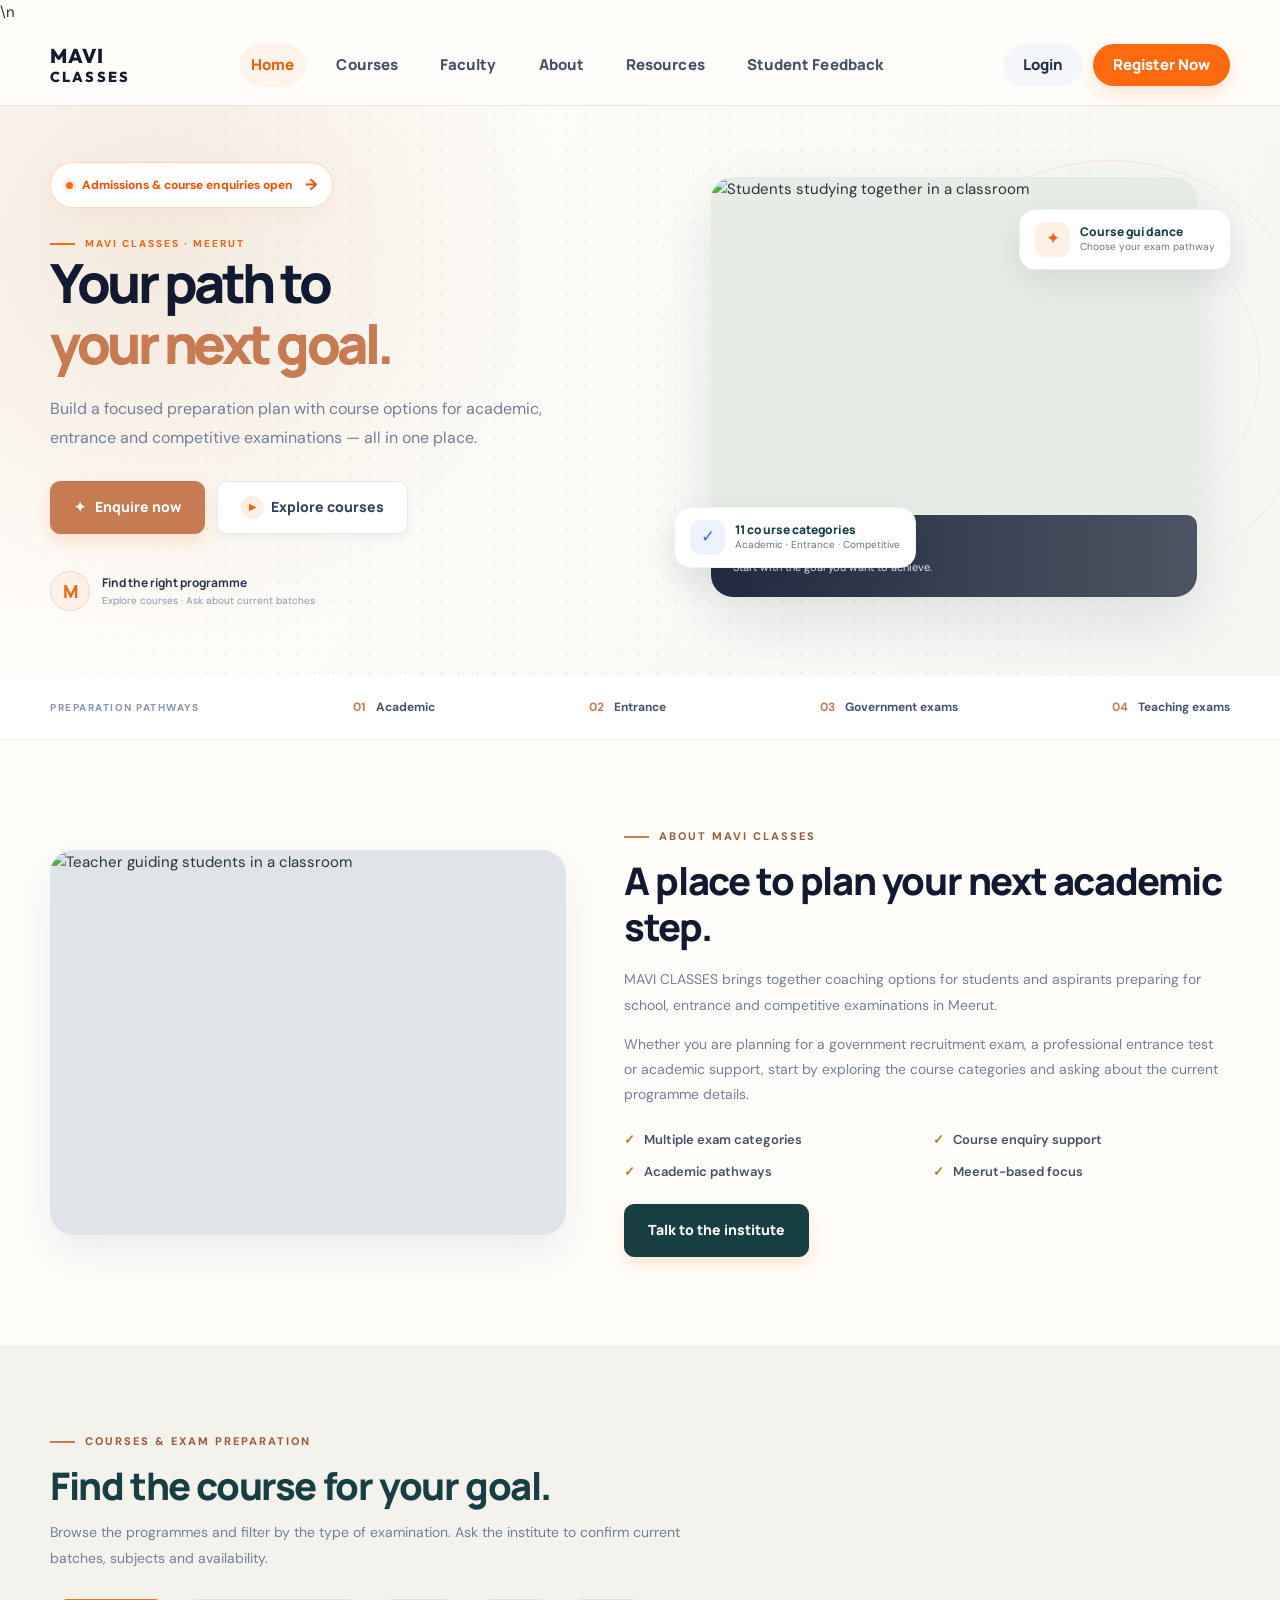
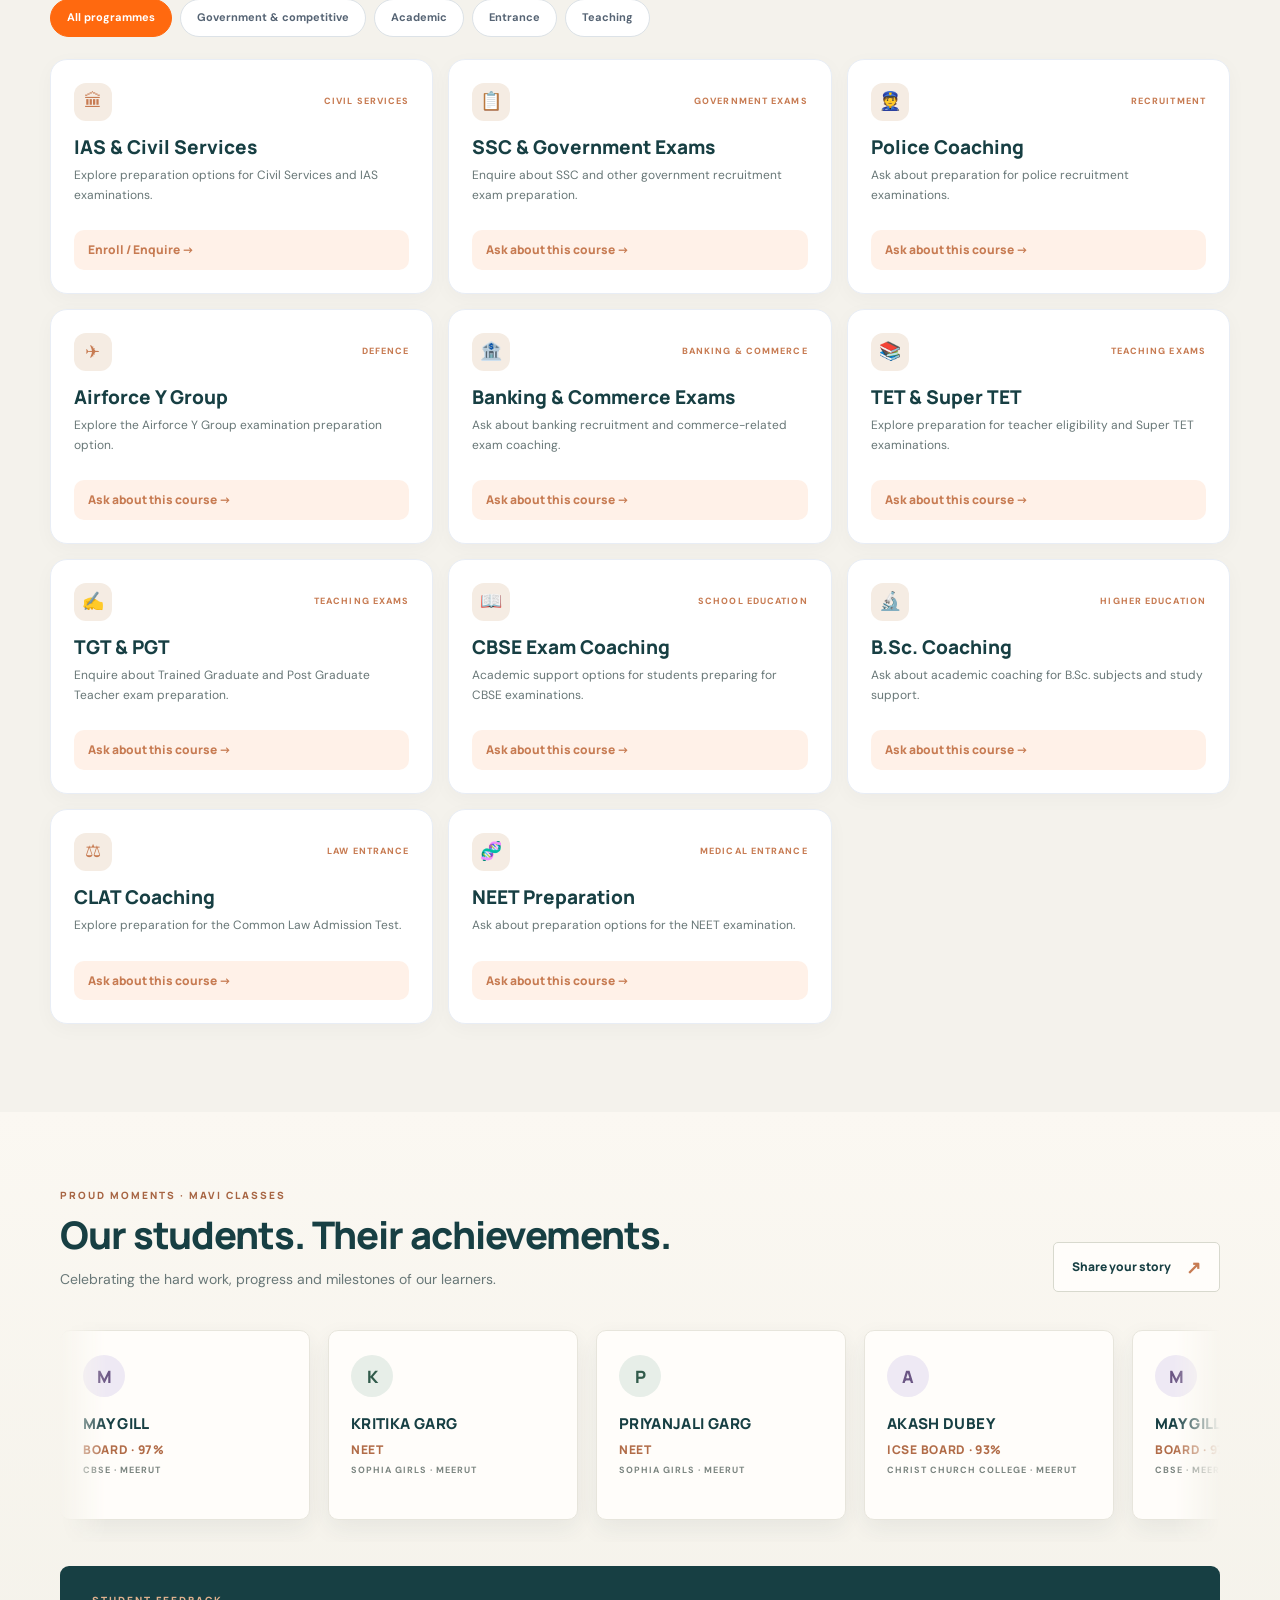
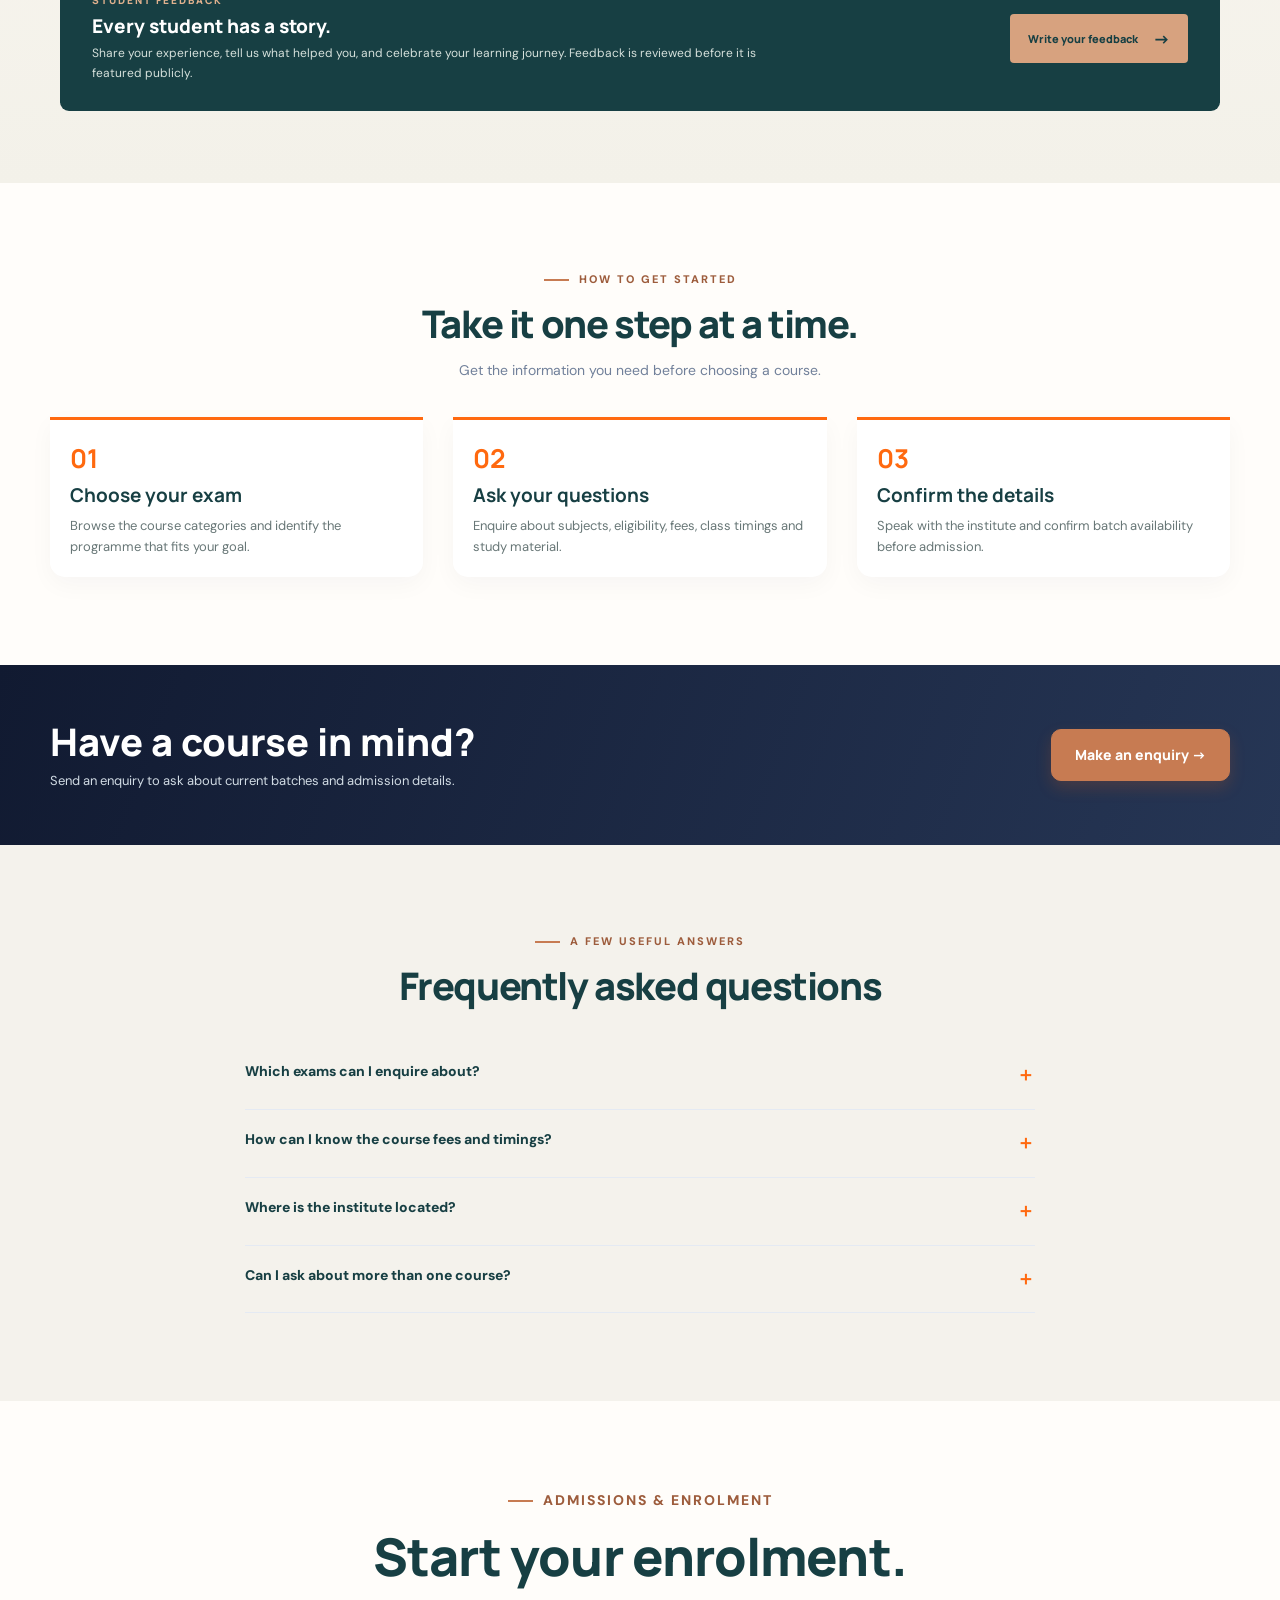
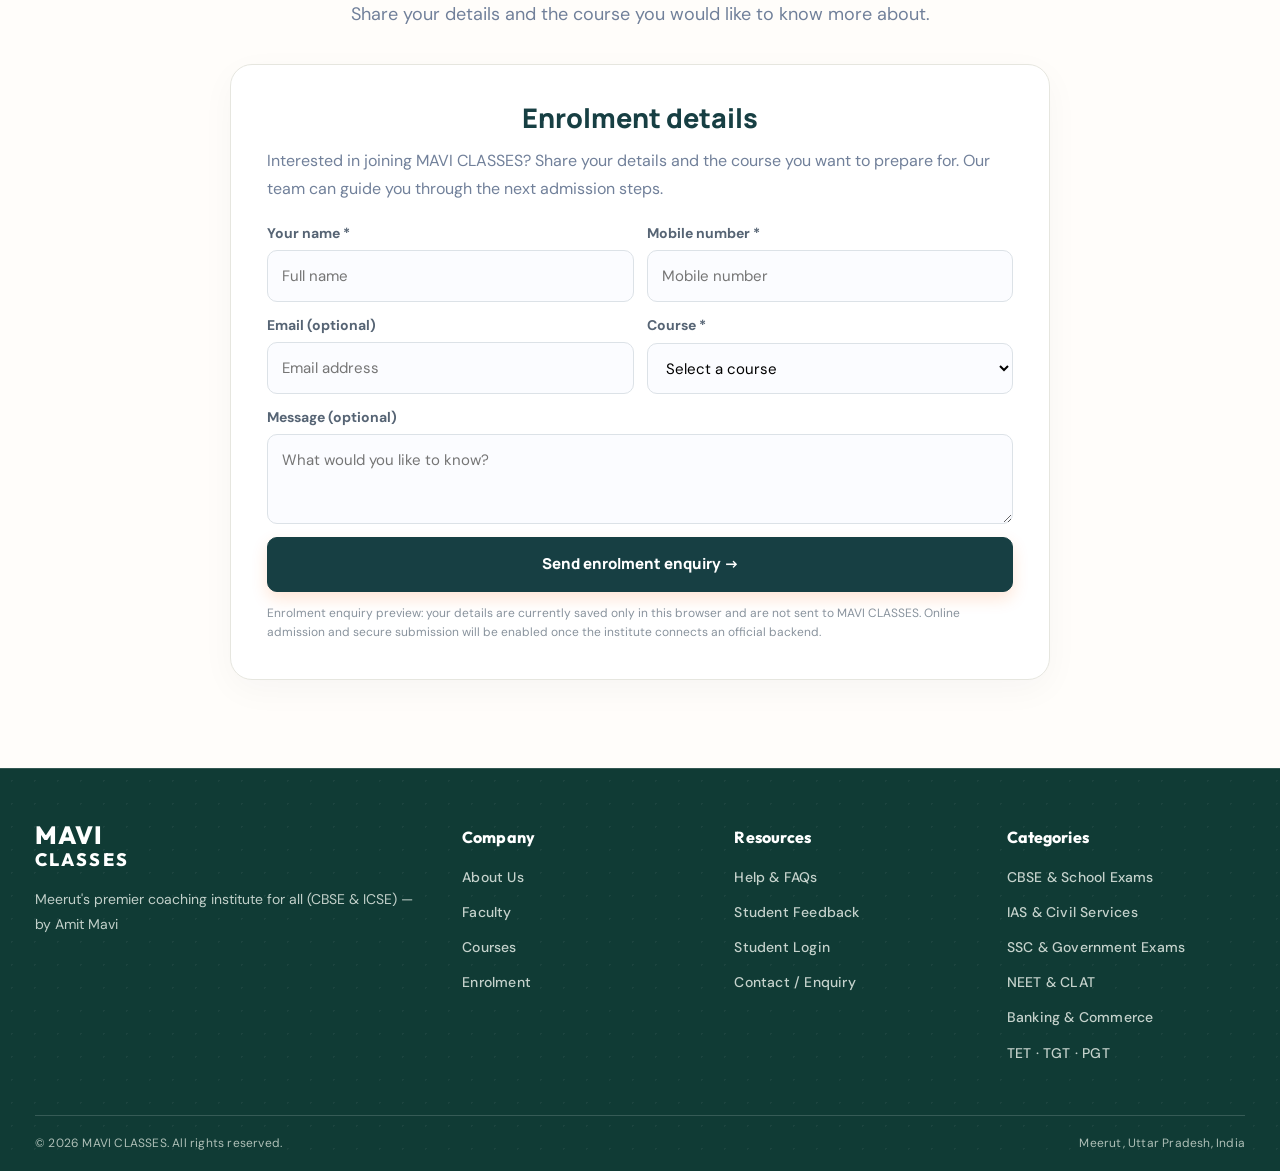
==== commit 0d15fb73: "Reformat footer details below institute description" ====
--- a/index.html
+++ b/index.html
@@ -357,15 +357,13 @@
   <div class="mavi-footer-grid">
    <div class="mavi-footer-brand">
     <a class="mavi-footer-logo" href="index.html" aria-label="MAVI CLASSES home"><span class="mavi-footer-name"><span>MAVI</span><span>CLASSES</span></span></a>
-    <p class="mavi-footer-description">Meerut's premier coaching institute for all (CBSE & ICSE) — by Amit Mavi</p>
-    <div class="mavi-footer-contact">
-     <div><span class="footer-icon" aria-hidden="true">☎</span><span><strong>Phone & admissions</strong><a href="tel:+919634595507">+91 96345 95507</a></span></div>
-     <div><span class="footer-icon" aria-hidden="true">⌖</span><span><strong>Institute address</strong>2nd Floor, Western Plaza, PL Sharma Road, Begambagh, Meerut, Uttar Pradesh 250001, India</span></div>
-     <div><span class="footer-icon" aria-hidden="true">◷</span><span><strong>Office hours</strong>Monday – Saturday · 8:00 AM – 8:00 PM</span></div>
-     <div><span class="footer-icon" aria-hidden="true">✦</span><span><strong>Courses & programmes</strong>CBSE & School Exams · B.Sc. · NEET · CLAT · IAS & Civil Services · SSC & Government Exams · Police Coaching · Airforce Y Group · Banking & Commerce · TET · Super TET · TGT · PGT</span></div>
-    </div>
-   </div>
-   <div class="mavi-footer-column"><h4>Company</h4><a href="about.html">About Us</a><a href="faculty.html">Faculty</a><a href="courses.html">Courses</a><a href="register.html">Enrolment</a></div>
+    <p class="mavi-footer-description">Meerut's premier coaching institute for all (CBSE & ICSE) — by Amit Mavi
+
+Complete address: 2nd Floor, Western Plaza, PL Sharma Road, Begambagh, Meerut, Uttar Pradesh 250001.
+Phone: +91 96345 95507 — clickable calling link.
+Office hours: Monday–Saturday, 8 AM–8 PM.
+All programmes: CBSE, B.Sc., NEET, CLAT, IAS, SSC, Police, Airforce Y Group, Banking, TET, Super TET, TGT aur PGT.</p>
+    </div><div class="mavi-footer-column"><h4>Company</h4><a href="about.html">About Us</a><a href="faculty.html">Faculty</a><a href="courses.html">Courses</a><a href="register.html">Enrolment</a></div>
    <div class="mavi-footer-column"><h4>Resources</h4><a href="resources.html">Help & FAQs</a><a href="feedback.html">Student Feedback</a><a href="login.html">Student Login</a><a href="register.html">Contact / Enquiry</a></div>
    <div class="mavi-footer-column"><h4>Categories</h4><a href="courses.html">CBSE & School Exams</a><a href="courses.html">IAS & Civil Services</a><a href="courses.html">SSC & Government Exams</a><a href="courses.html">NEET & CLAT</a><a href="courses.html">Banking & Commerce</a><a href="courses.html">TET · TGT · PGT</a></div>
   </div>
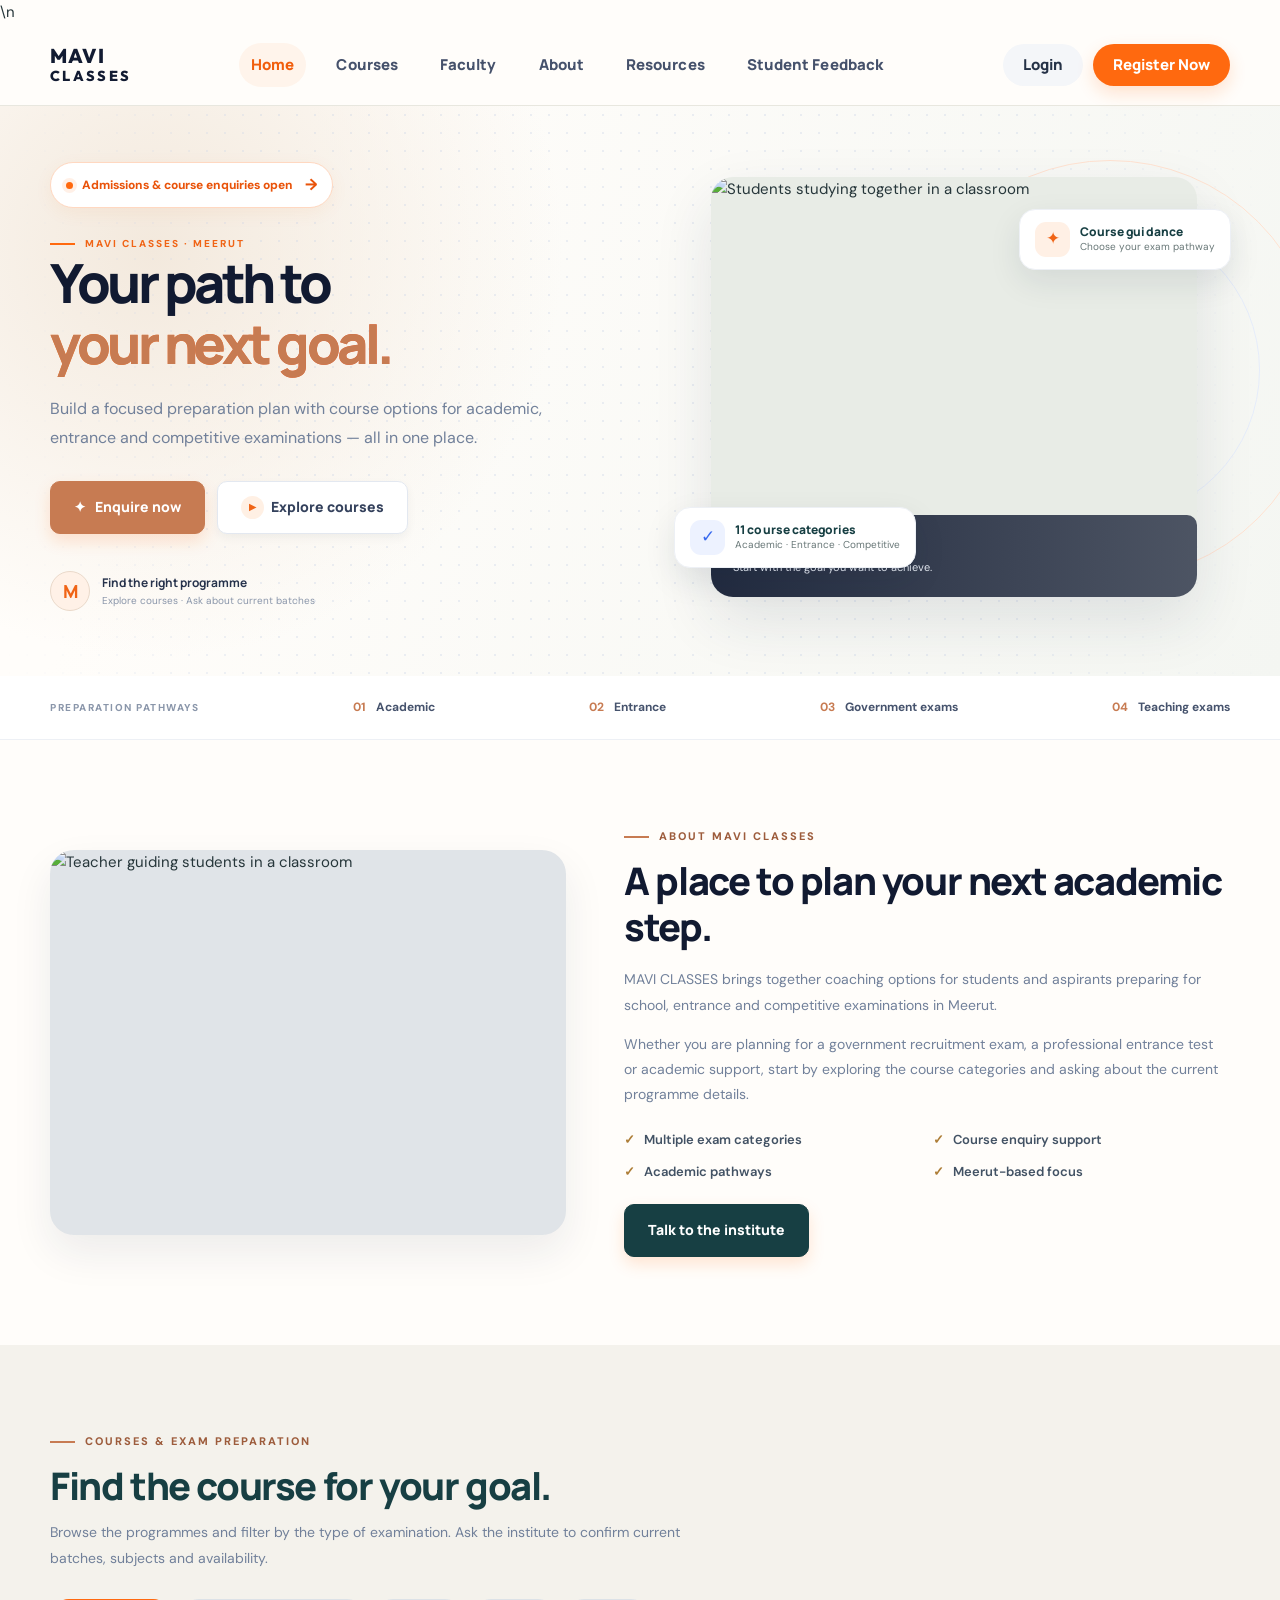
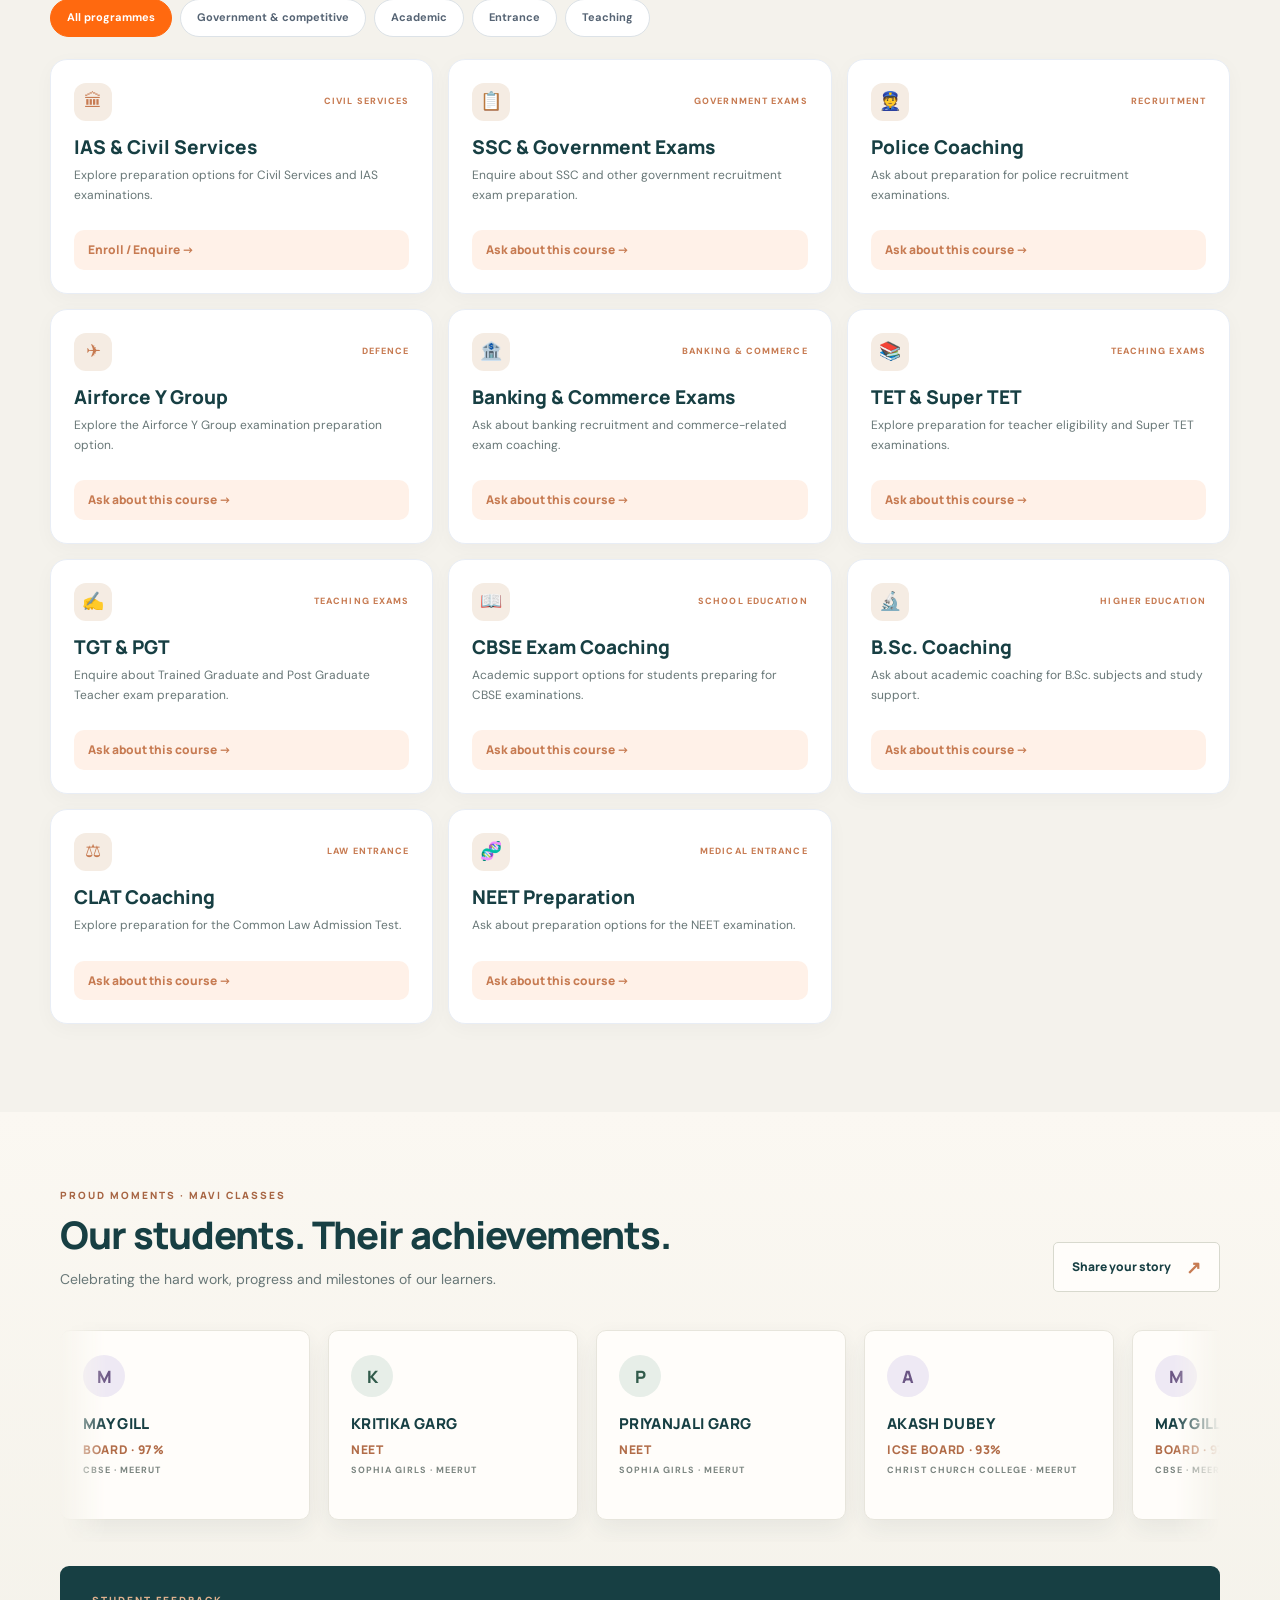
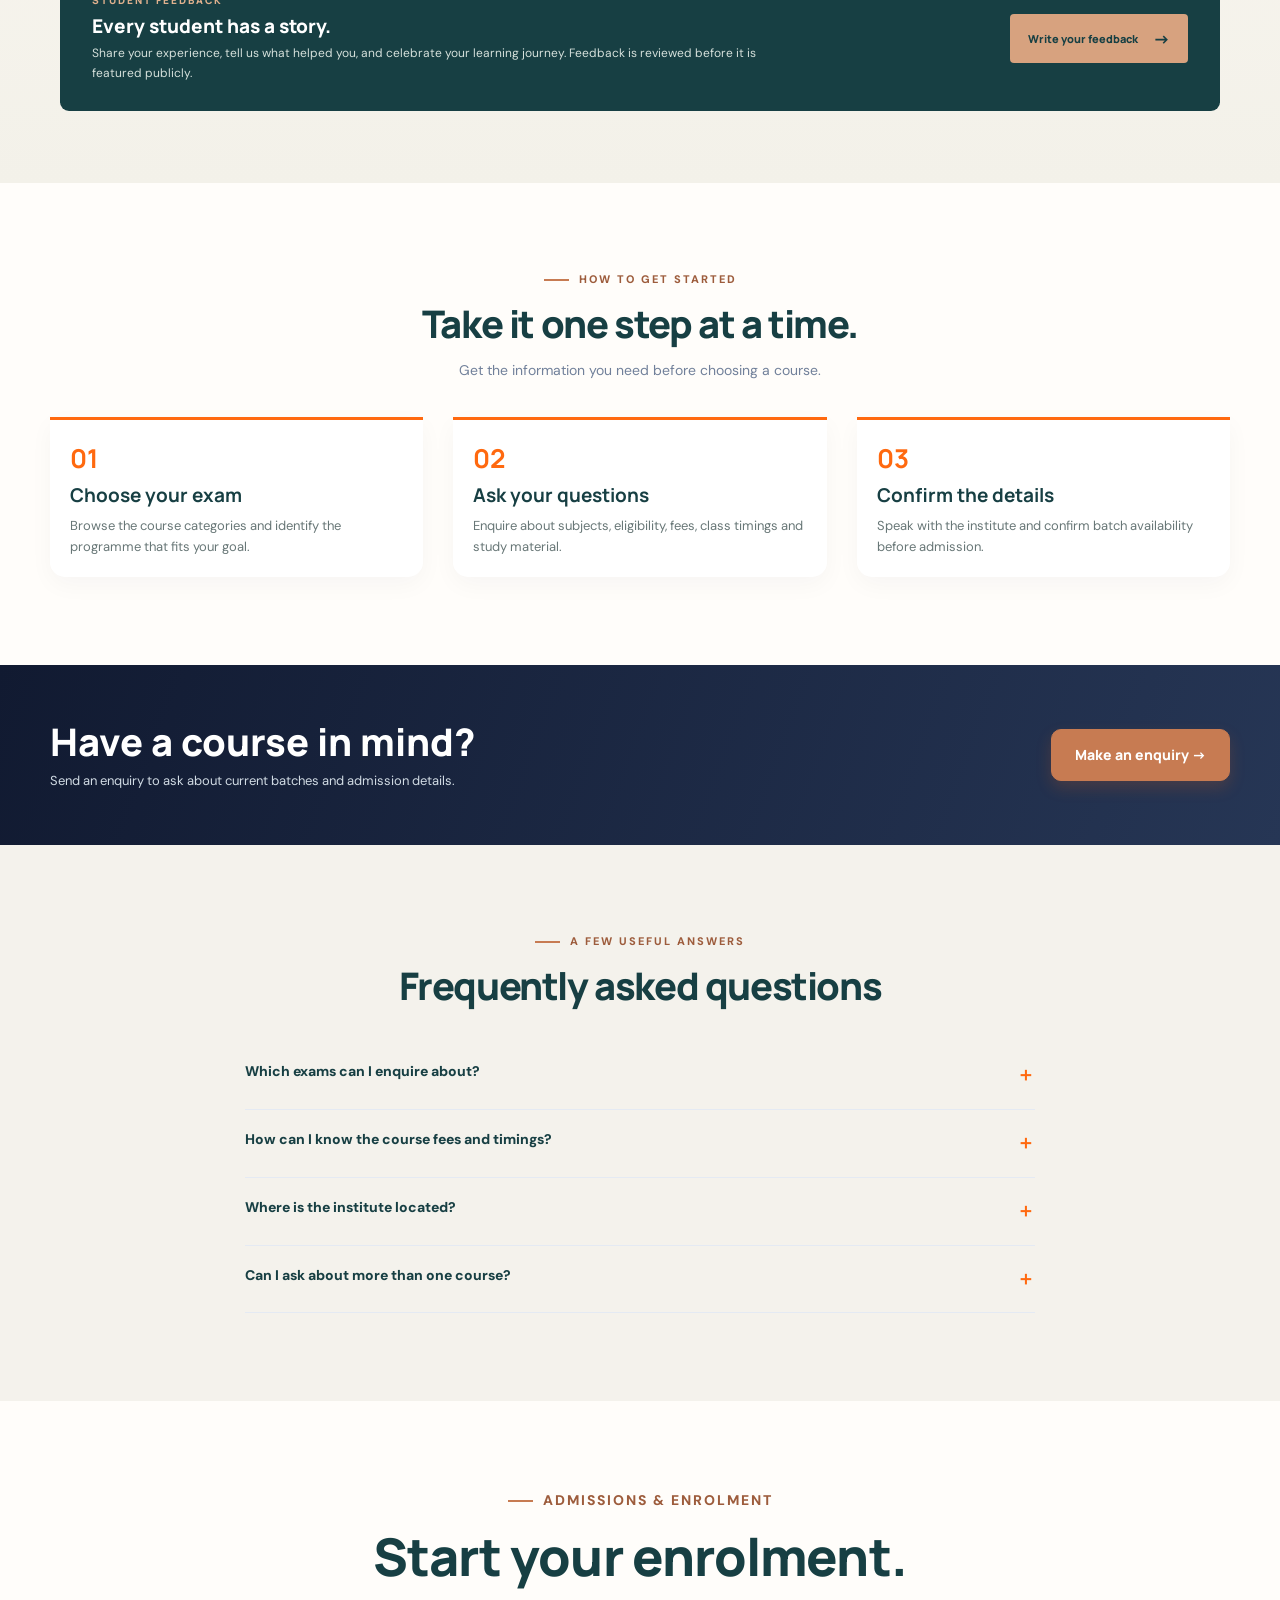
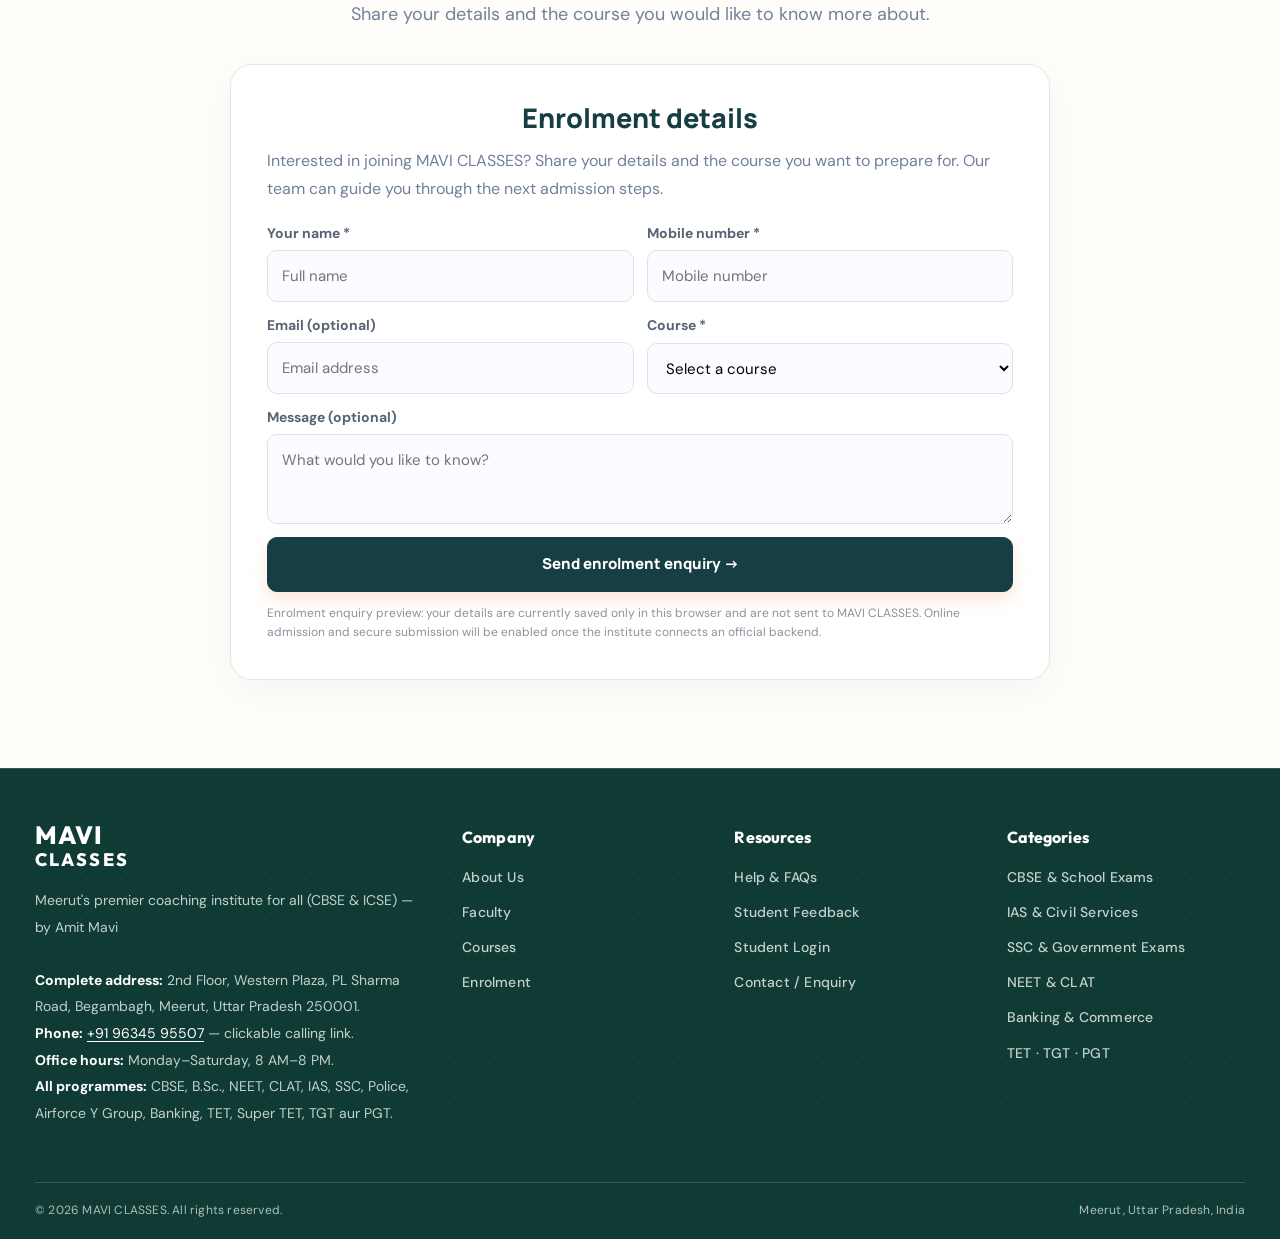
==== commit 8f725f9e: "Refresh footer detail assets" ====
--- a/index.html
+++ b/index.html
@@ -167,7 +167,7 @@
 #contact .enrolment-title{display:block!important;width:100%!important;text-align:center!important;margin:0 0 10px!important;font-family:'Manrope',sans-serif!important;font-weight:800!important;color:#173f43!important}
 #contact .contact-card h3{font-family:'Manrope',sans-serif!important}
 </style>
-<link rel="stylesheet" href="footer.css?v=20261123-footer12">
+<link rel="stylesheet" href="footer.css?v=20261123-footer13">
 <link rel="stylesheet" href="typography-lock.css?v=20261123-type7">
 
 <style id="mavi-faculty-footer-identical">
@@ -384,4 +384,4 @@
 const up=one('#up');window.addEventListener('scroll',()=>up.classList.toggle('show',window.scrollY>450),{passive:true});up.addEventListener('click',()=>window.scrollTo({top:0,behavior:'smooth'}));
 </script>
 <script src="image-assets.js?v=20261123-assets1"></script>
-<script src="footer-description.js?v=20261123-footerdesc1"></script></body></html>+<script src="footer-description.js?v=20261123-footerdesc2"></script></body></html>
--- a/footer.css
+++ b/footer.css
@@ -91,3 +91,7 @@
  .mavi-footer .mavi-footer-contact>div{font-size:12px!important}
  .mavi-footer .mavi-footer-column a{overflow-wrap:anywhere!important}
 }
+
+.mavi-footer .mavi-footer-description{max-width:520px!important;white-space:normal!important;line-height:1.9!important}
+.mavi-footer .mavi-footer-description strong{color:#fff!important;font-weight:700!important}
+.mavi-footer .mavi-footer-description a{color:#fff!important;text-decoration:underline!important;text-underline-offset:3px!important}
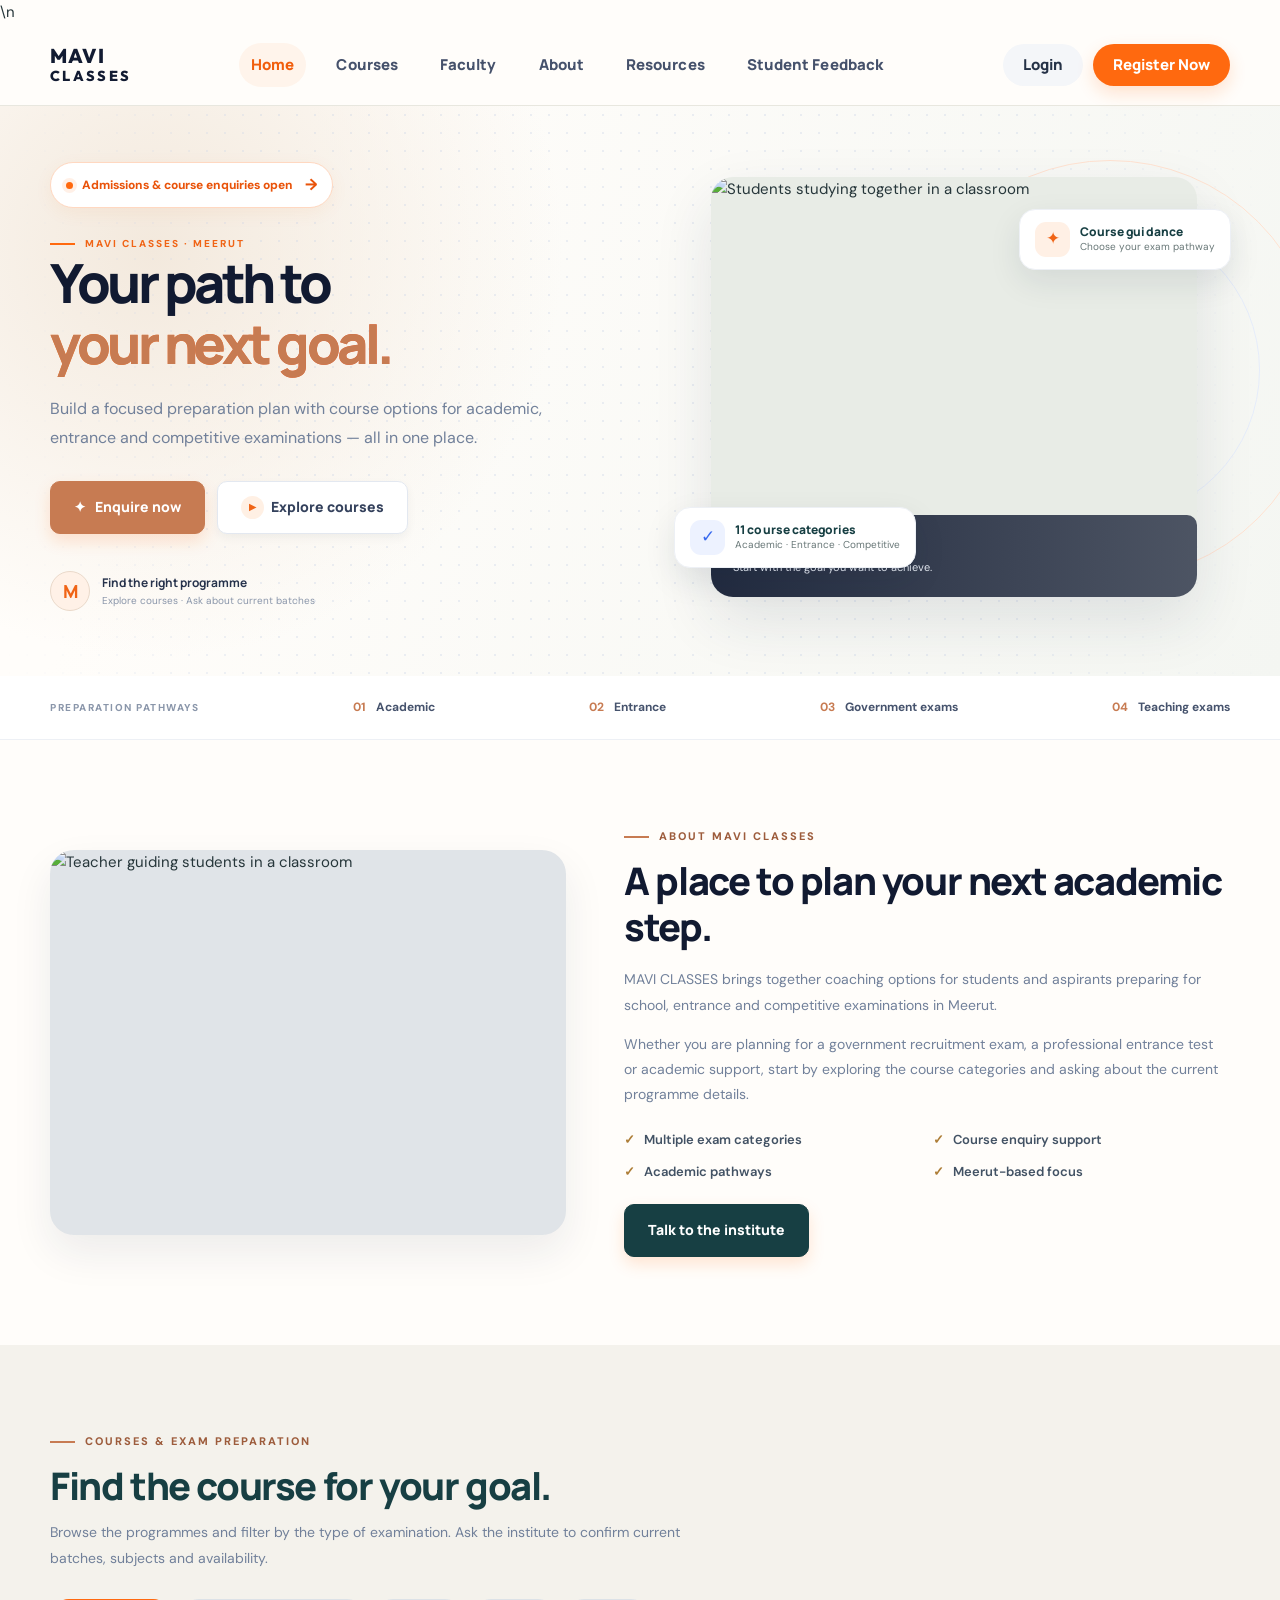
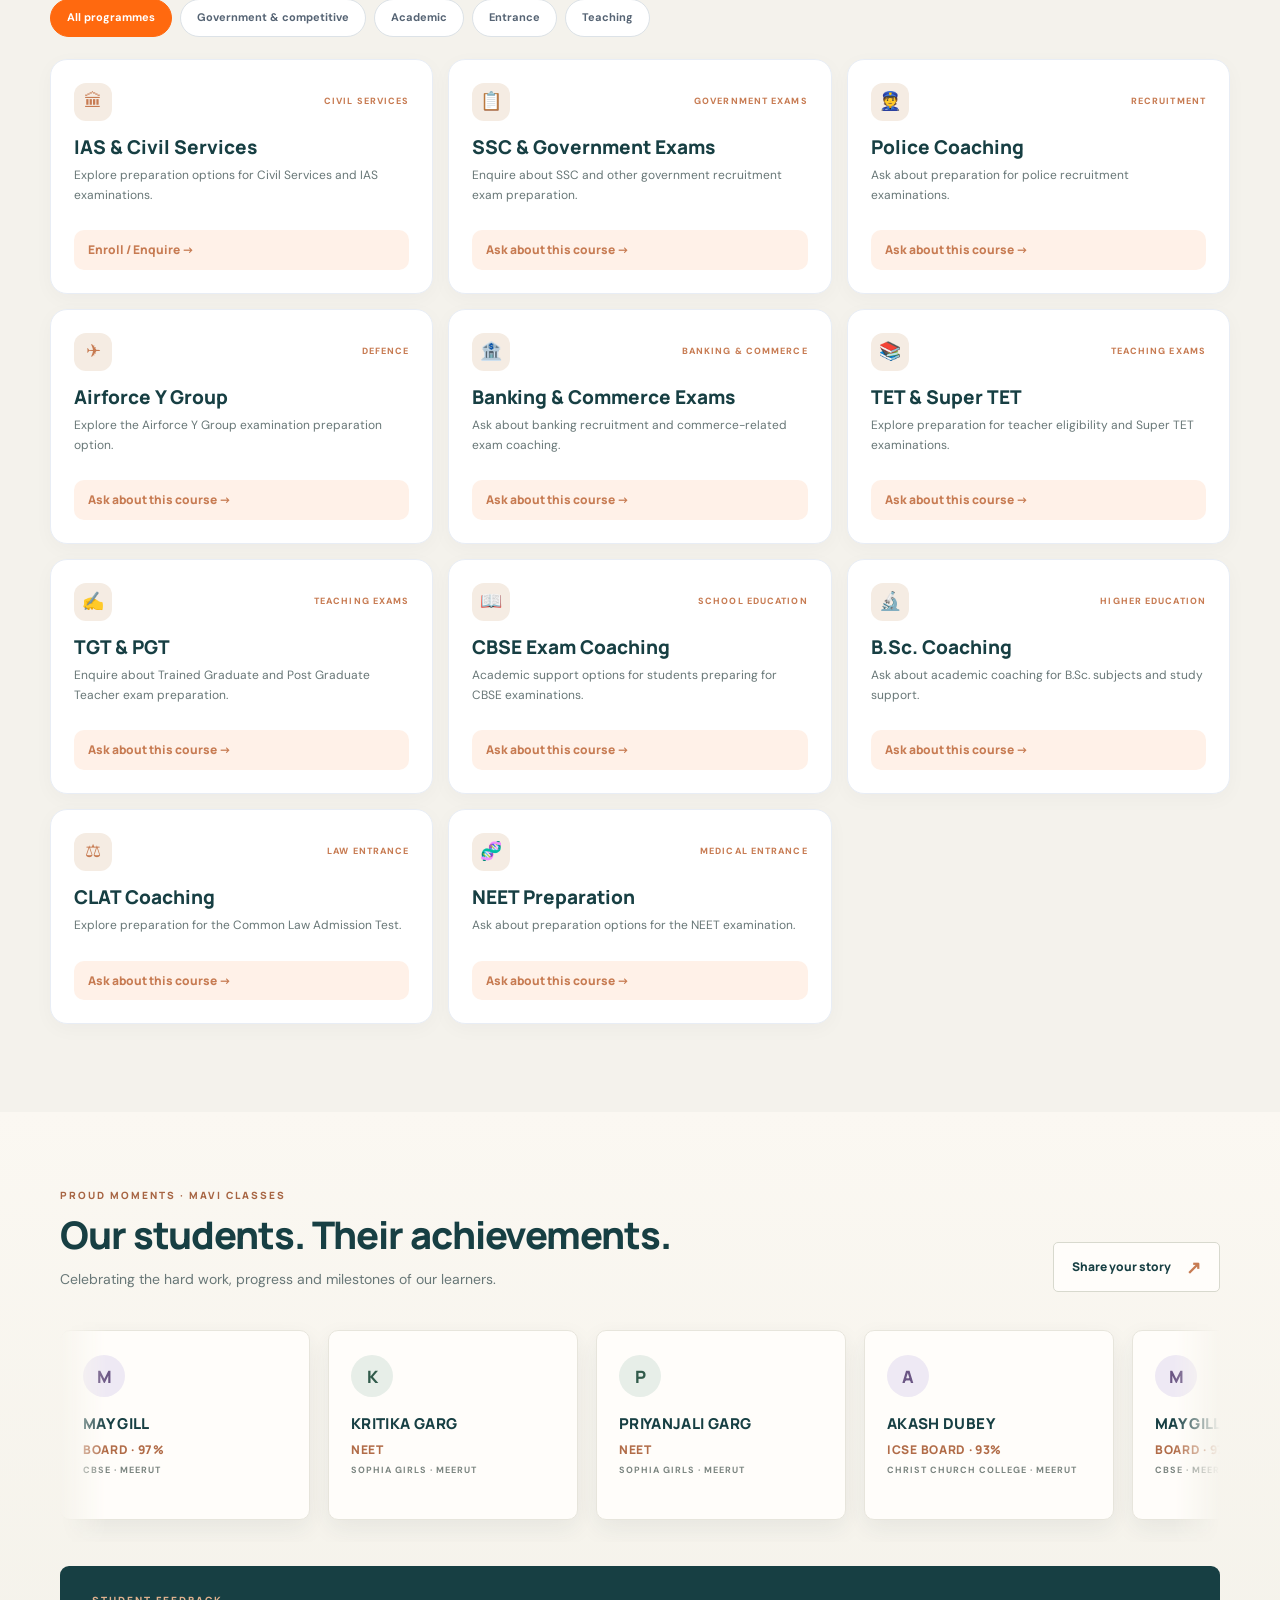
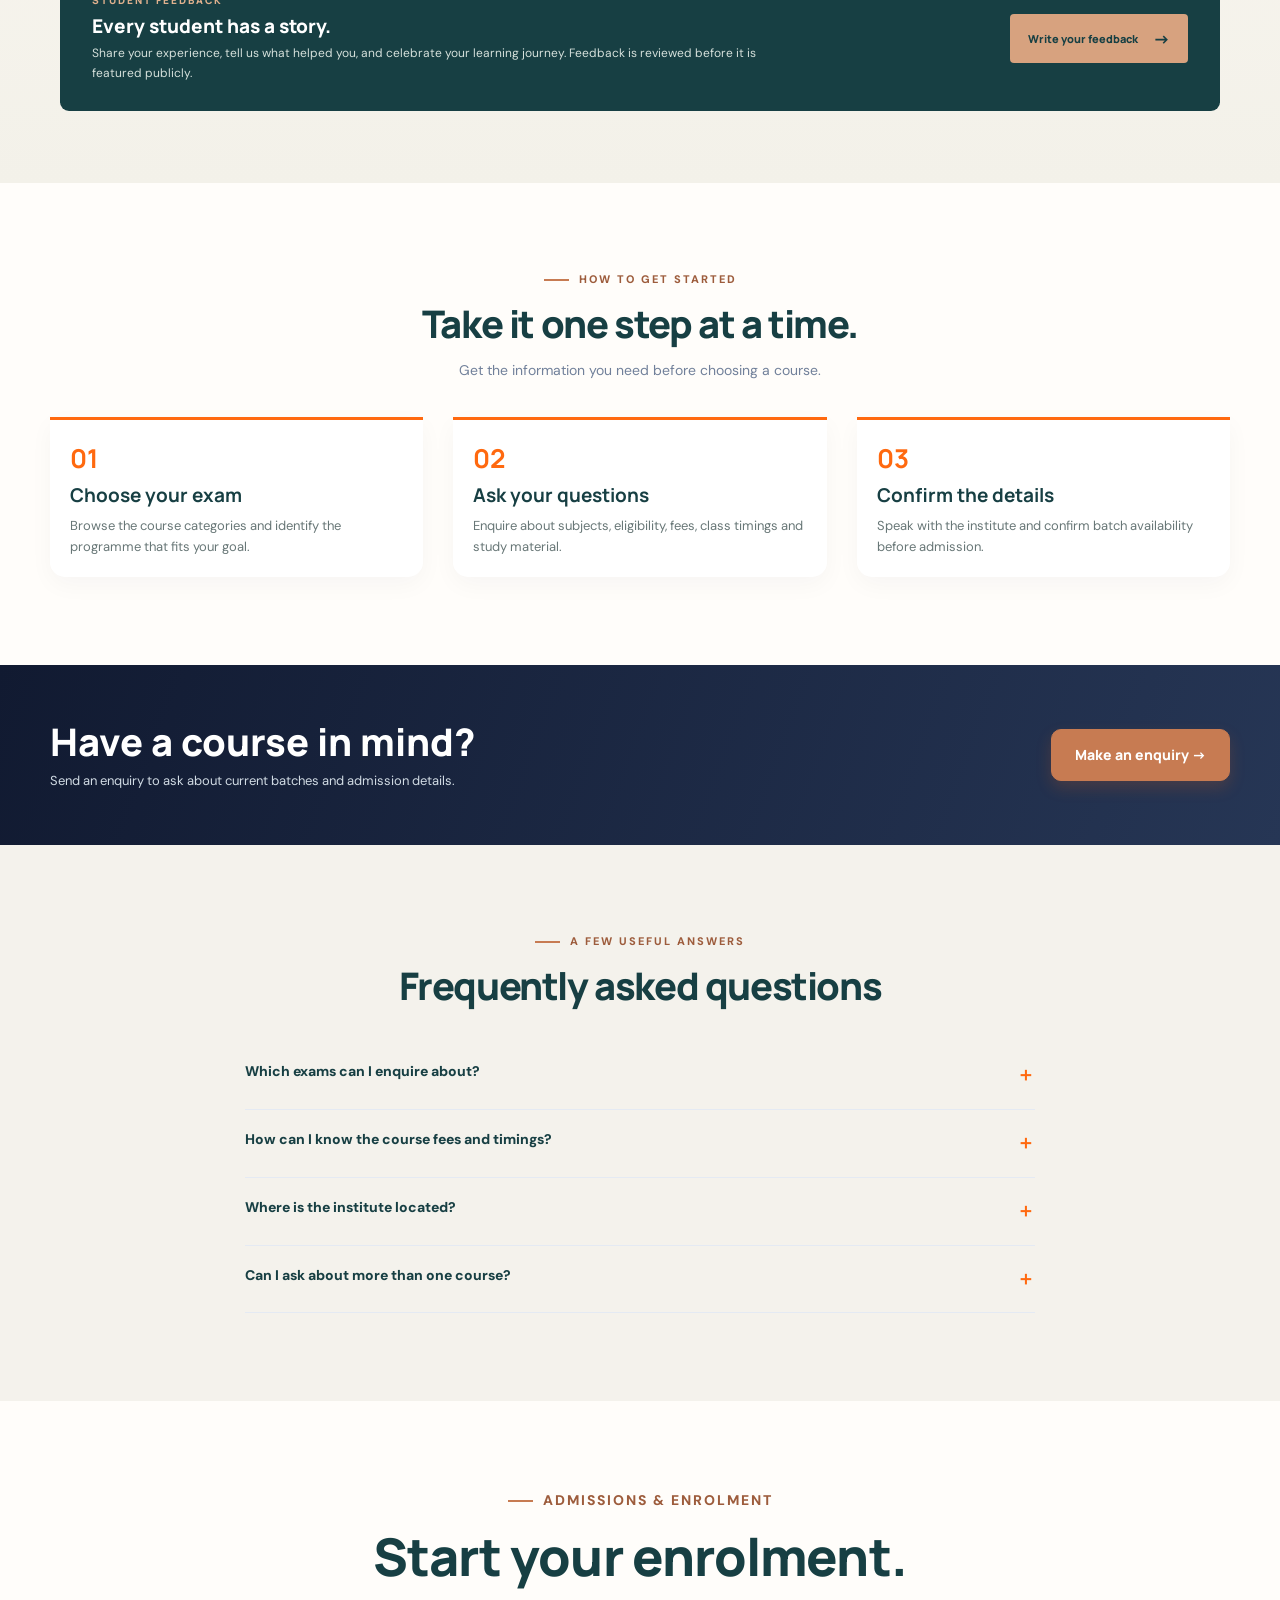
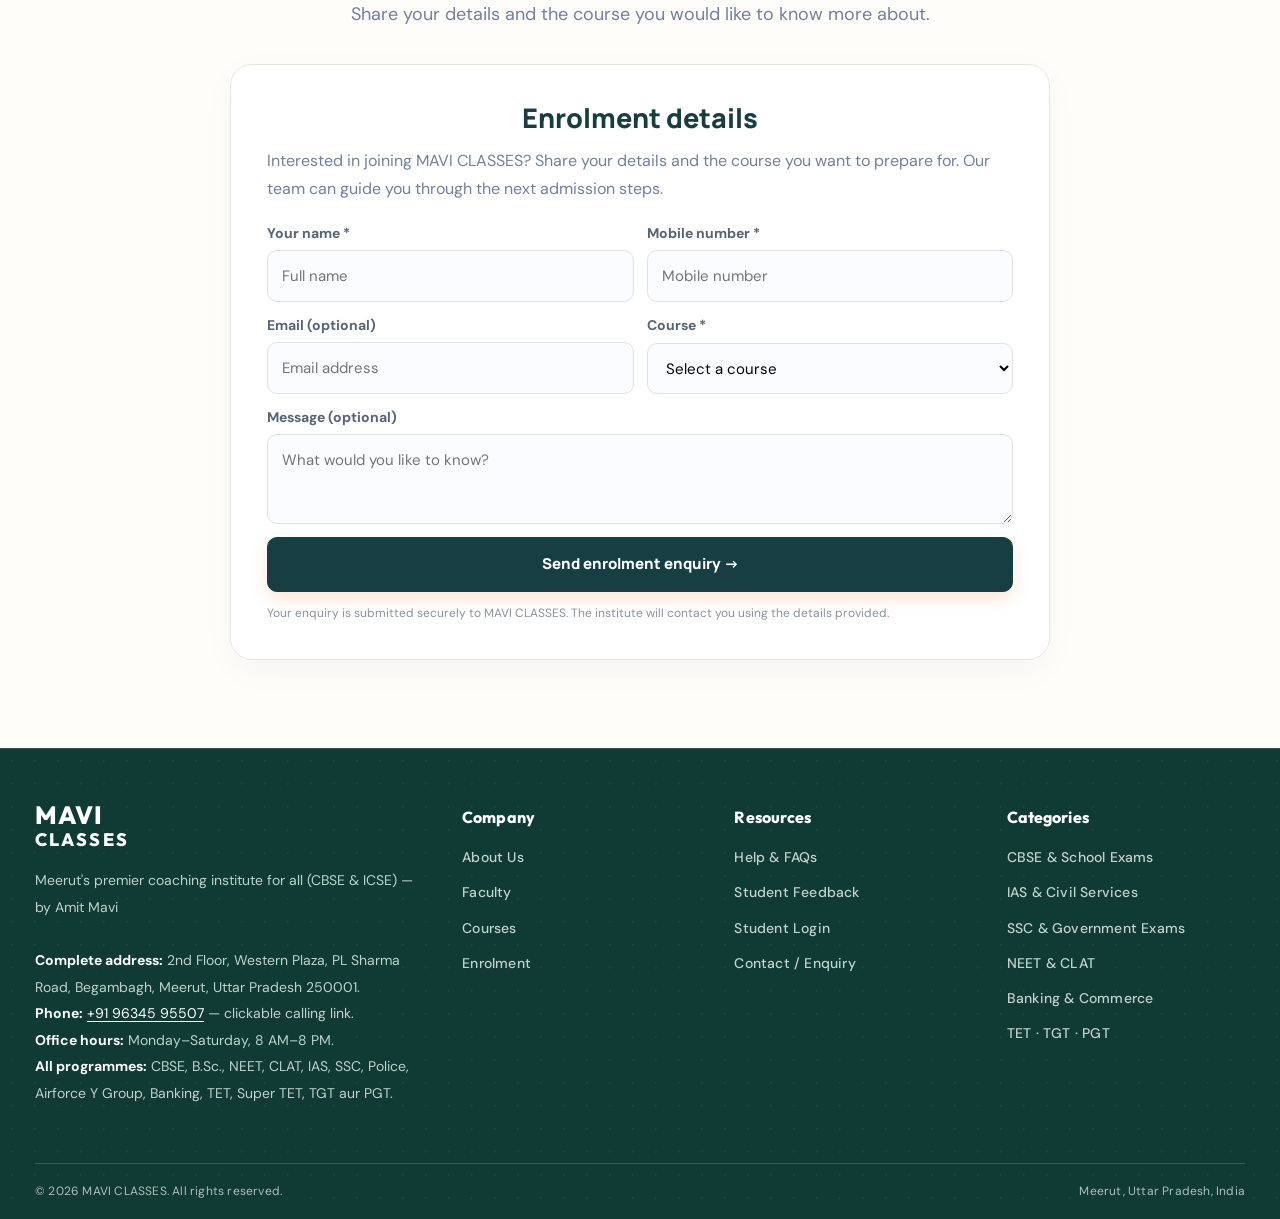
==== commit 762eec2a: "Connect site pages to shared Supabase content and enquiries" ====
--- a/index.html
+++ b/index.html
@@ -349,7 +349,7 @@
 <div class="faq"><button aria-expanded="false">Can I ask about more than one course? <span>＋</span></button><div class="answer">Yes. Mention all the programmes you are interested in in the message field of the enquiry form.</div></div>
 </div></div></section>
 <section class="section" id="contact"><div class="wrap"><div class="section-head center"><div class="kicker">Admissions & enrolment</div><h2>Start your enrolment.</h2><p>Share your details and the course you would like to know more about.</p></div><div class="contact-grid">
-<form class="form-card" id="enquiryForm"><h3 class="enrolment-title">Enrolment details</h3><p class="enroll-intro">Interested in joining MAVI CLASSES? Share your details and the course you want to prepare for. Our team can guide you through the next admission steps.</p><div class="form-grid"><div class="field"><label for="name">Your name *</label><input id="name" name="name" required maxlength="80" placeholder="Full name"></div><div class="field"><label for="phone">Mobile number *</label><input id="phone" name="phone" required inputmode="tel" pattern="[0-9+() -]{8,18}" placeholder="Mobile number"></div><div class="field"><label for="email">Email (optional)</label><input id="email" name="email" type="email" maxlength="120" placeholder="Email address"></div><div class="field"><label for="course">Course *</label><select id="course" name="course" required><option value="">Select a course</option><option>IAS / Civil Services</option><option>SSC / Government Exams</option><option>Police Coaching</option><option>Airforce Y Group</option><option>Banking / Commerce</option><option>TET / Super TET</option><option>TGT / PGT</option><option>CBSE Exam Coaching</option><option>B.Sc. Coaching</option><option>CLAT Coaching</option><option>NEET Preparation</option><option>Other</option></select></div><div class="field full"><label for="message">Message (optional)</label><textarea id="message" name="message" maxlength="1000" placeholder="What would you like to know?"></textarea></div><div class="field full"><button class="button" type="submit">Send enrolment enquiry →</button></div></div><p class="form-note">Enrolment enquiry preview: your details are currently saved only in this browser and are not sent to MAVI CLASSES. Online admission and secure submission will be enabled once the institute connects an official backend.</p><div class="notice" id="notice" role="status"></div></form>
+<form class="form-card" id="enquiryForm"><h3 class="enrolment-title">Enrolment details</h3><p class="enroll-intro">Interested in joining MAVI CLASSES? Share your details and the course you want to prepare for. Our team can guide you through the next admission steps.</p><div class="form-grid"><div class="field"><label for="name">Your name *</label><input id="name" name="name" required maxlength="80" placeholder="Full name"></div><div class="field"><label for="phone">Mobile number *</label><input id="phone" name="phone" required inputmode="tel" pattern="[0-9+() -]{8,18}" placeholder="Mobile number"></div><div class="field"><label for="email">Email (optional)</label><input id="email" name="email" type="email" maxlength="120" placeholder="Email address"></div><div class="field"><label for="course">Course *</label><select id="course" name="course" required><option value="">Select a course</option><option>IAS / Civil Services</option><option>SSC / Government Exams</option><option>Police Coaching</option><option>Airforce Y Group</option><option>Banking / Commerce</option><option>TET / Super TET</option><option>TGT / PGT</option><option>CBSE Exam Coaching</option><option>B.Sc. Coaching</option><option>CLAT Coaching</option><option>NEET Preparation</option><option>Other</option></select></div><div class="field full"><label for="message">Message (optional)</label><textarea id="message" name="message" maxlength="1000" placeholder="What would you like to know?"></textarea></div><div class="field full"><button class="button" type="submit">Send enrolment enquiry →</button></div></div><p class="form-note">Your enquiry is submitted securely to MAVI CLASSES. The institute will contact you using the details provided.</p><div class="notice" id="notice" role="status"></div></form>
 </div></div></section>
 </main>
 <footer class="mavi-footer">
@@ -384,4 +384,4 @@
 const up=one('#up');window.addEventListener('scroll',()=>up.classList.toggle('show',window.scrollY>450),{passive:true});up.addEventListener('click',()=>window.scrollTo({top:0,behavior:'smooth'}));
 </script>
 <script src="image-assets.js?v=20261123-assets1"></script>
-<script src="footer-description.js?v=20261123-footerdesc2"></script></body></html>+<script src="footer-description.js?v=20261123-footerdesc3"></script><script src="supabase-client.js?v=20261124-cloud1"></script><script src="site-cloud.js?v=20261124-cloud1"></script></body></html>
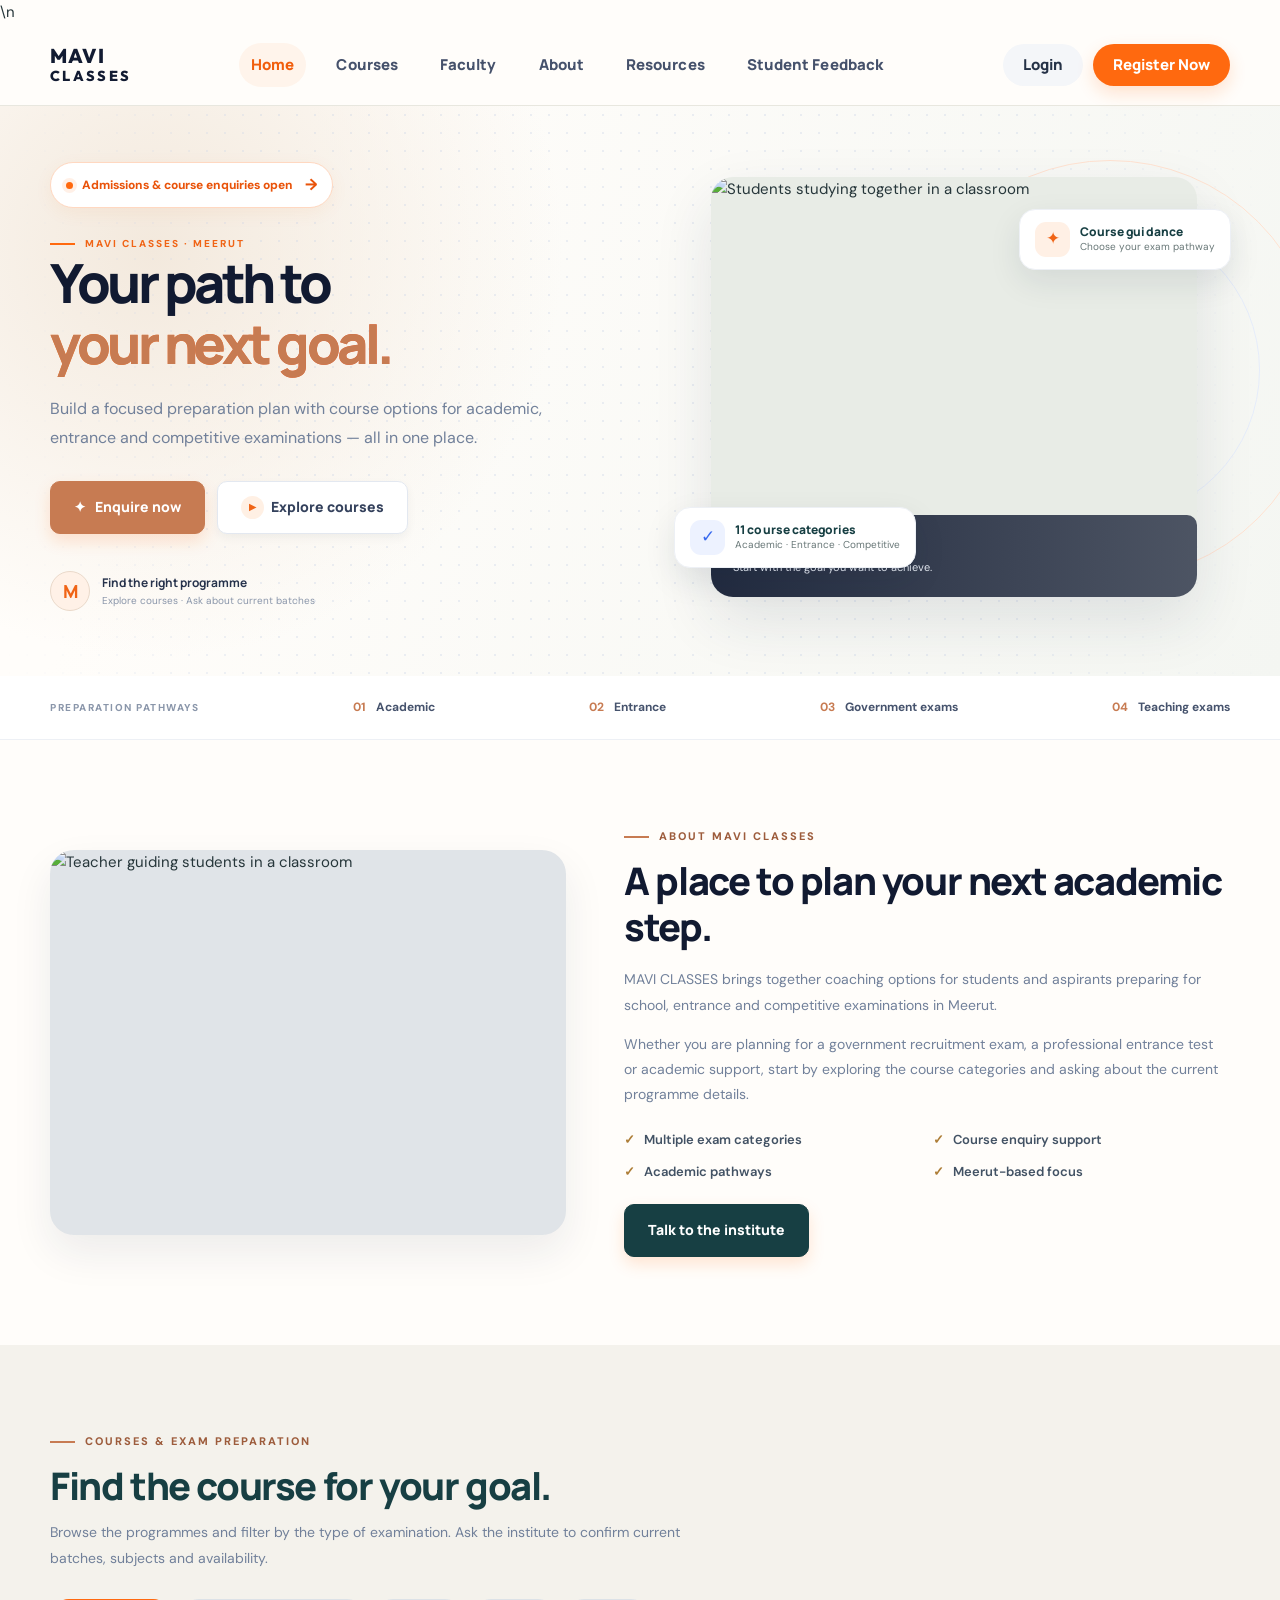
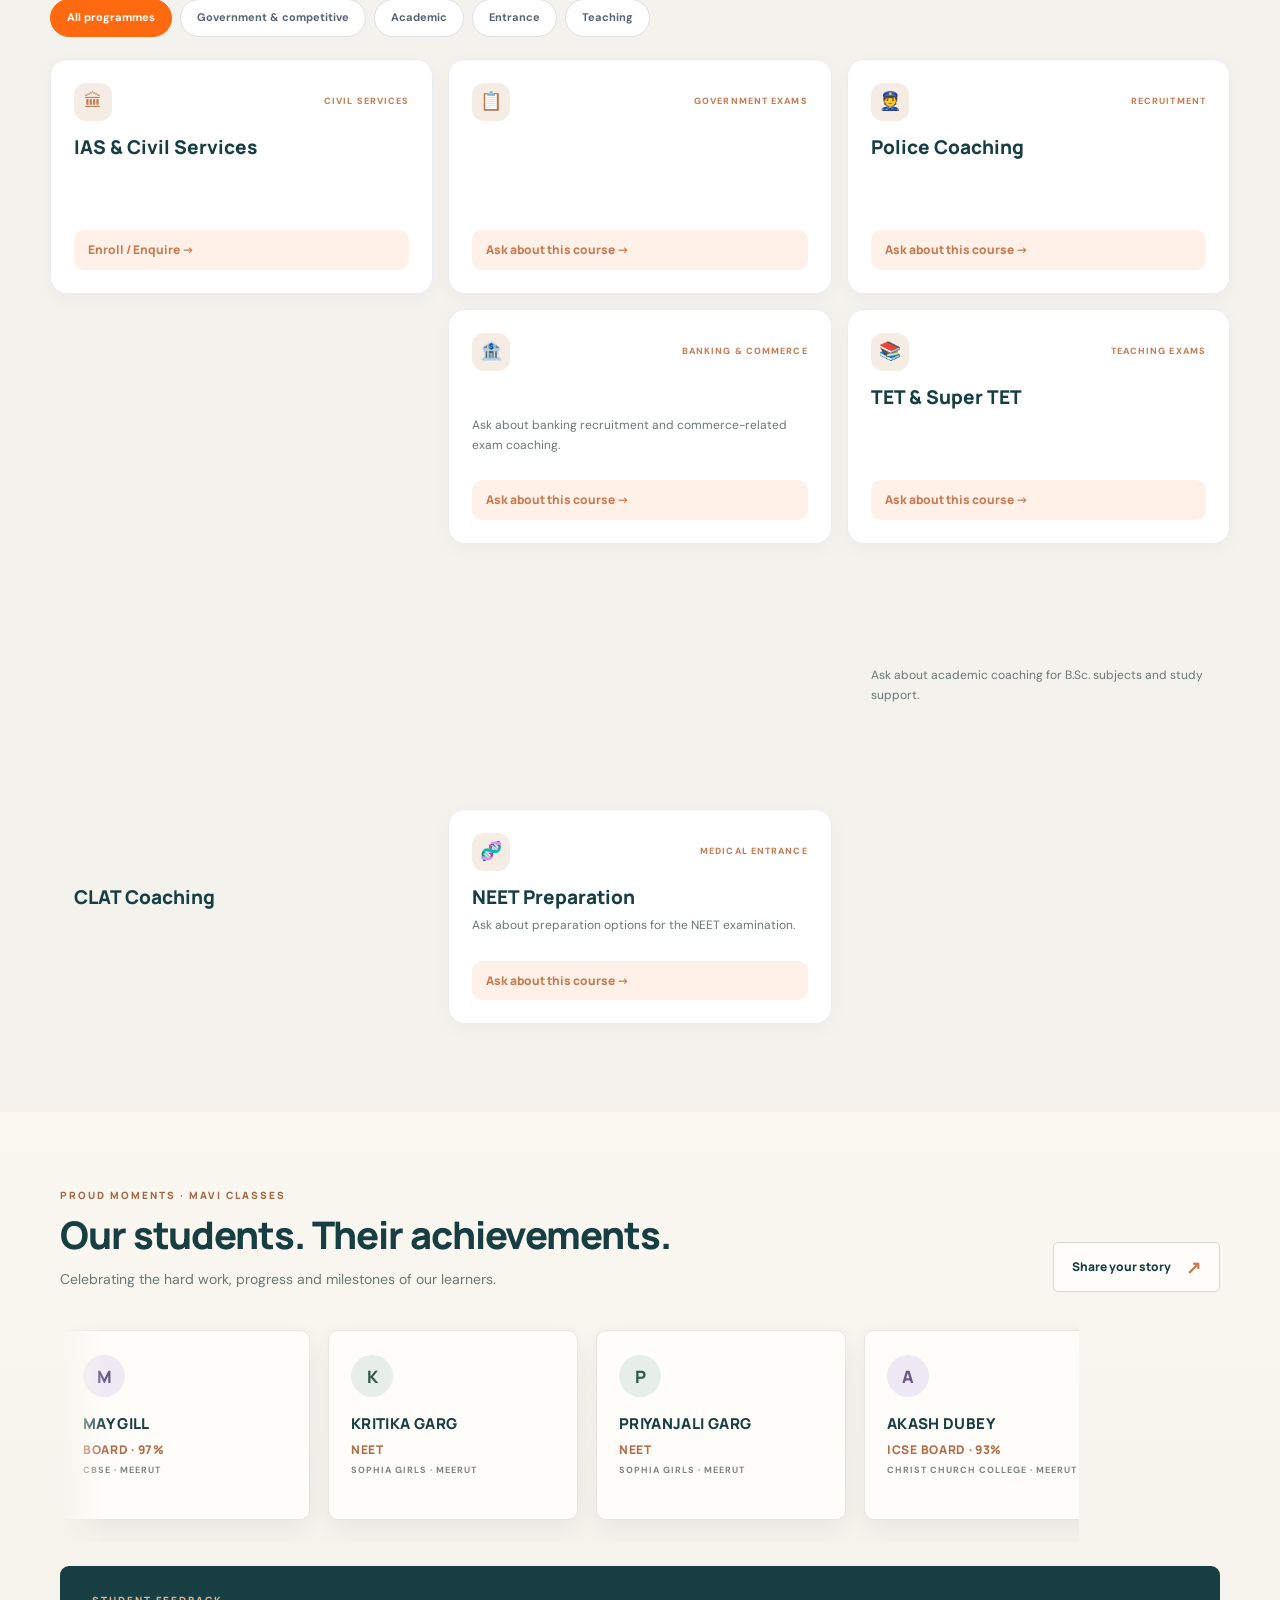
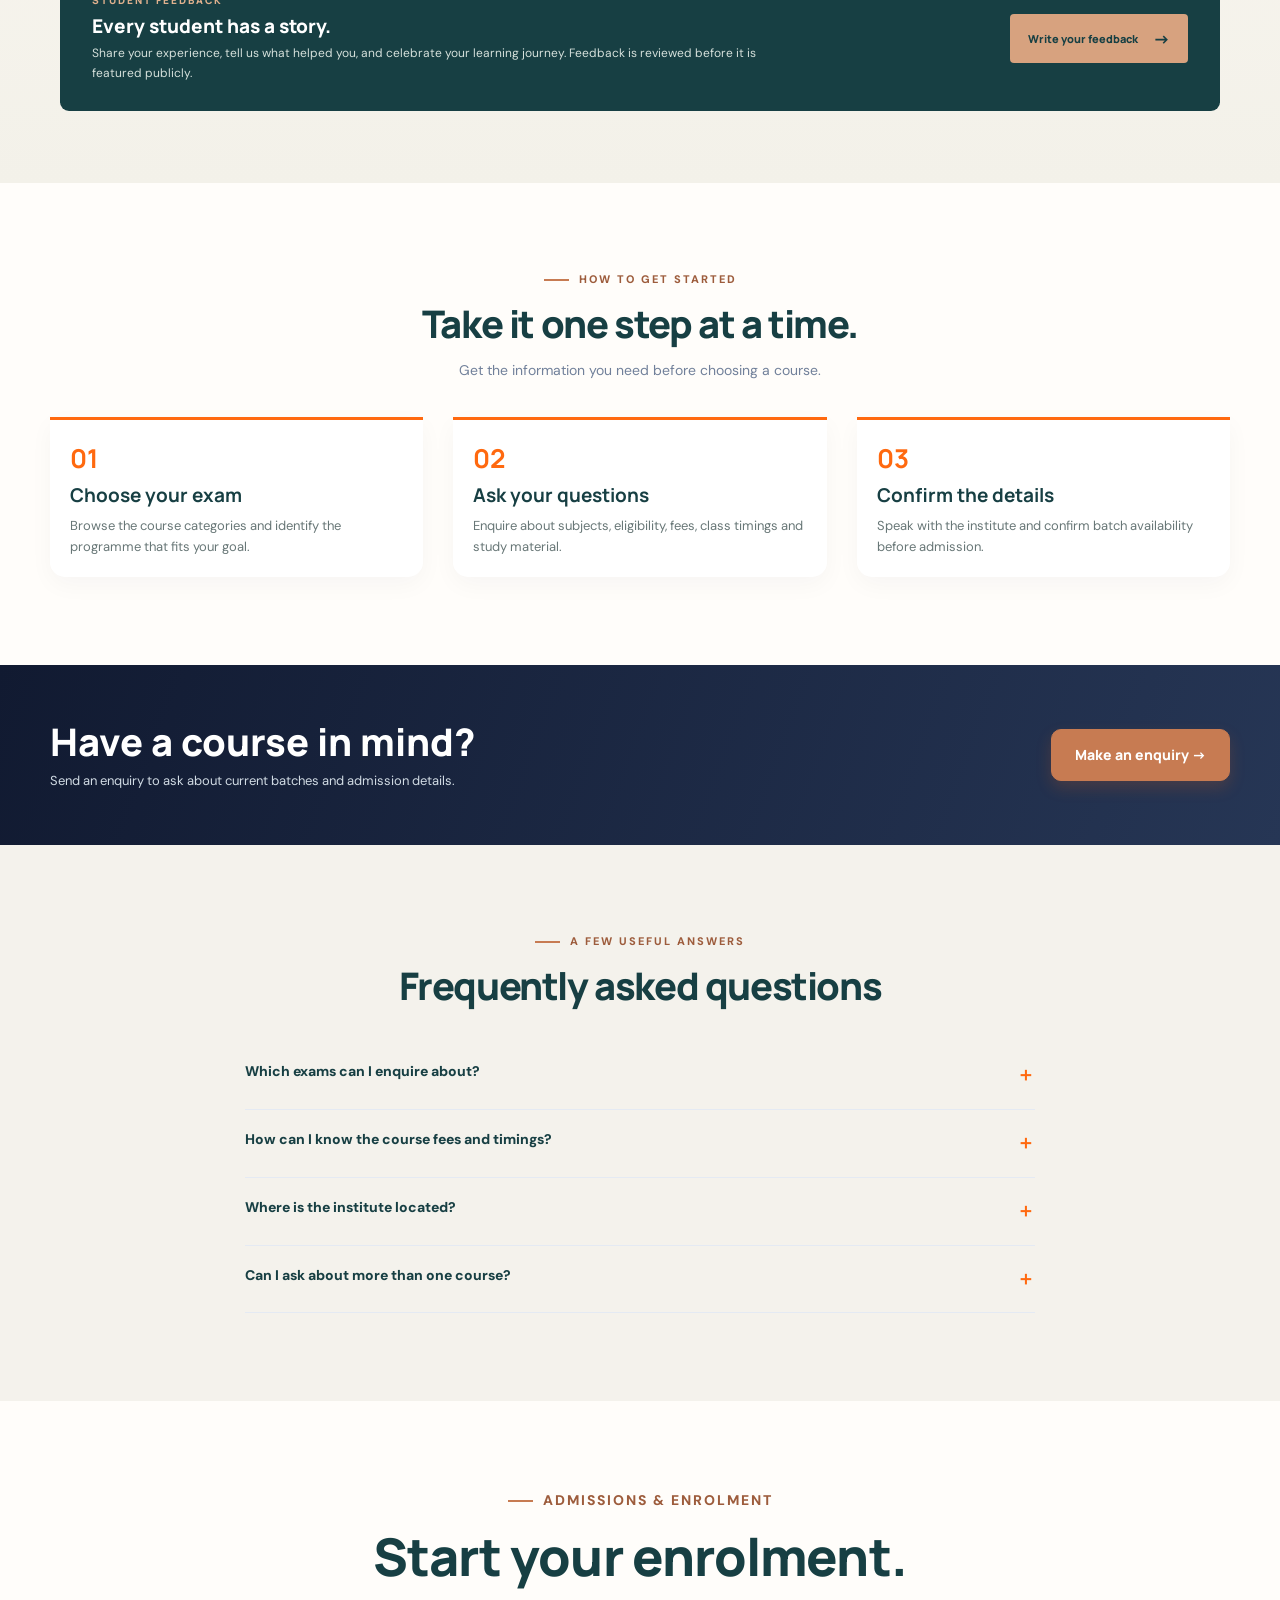
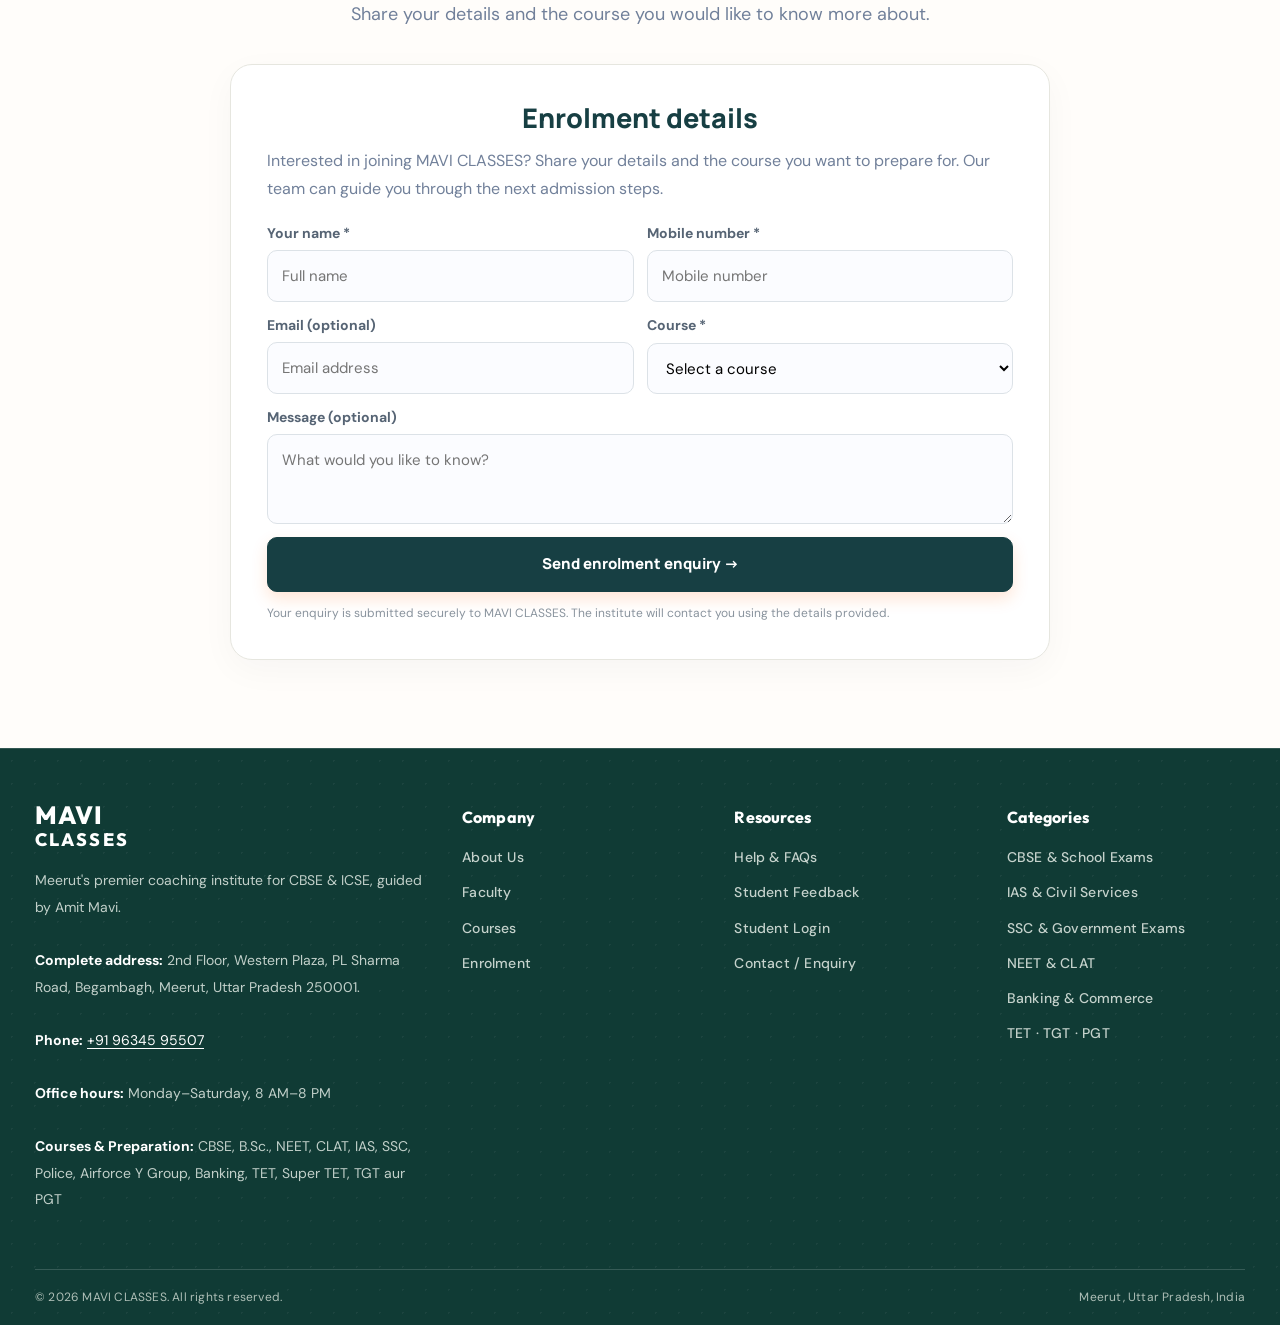
==== commit 5b997ad9: "Refresh fixed footer details and intro script" ====
--- a/index.html
+++ b/index.html
@@ -384,4 +384,4 @@
 const up=one('#up');window.addEventListener('scroll',()=>up.classList.toggle('show',window.scrollY>450),{passive:true});up.addEventListener('click',()=>window.scrollTo({top:0,behavior:'smooth'}));
 </script>
 <script src="image-assets.js?v=20261123-assets1"></script>
-<script src="footer-description.js?v=20261123-footerdesc3"></script><script src="supabase-client.js?v=20261124-cloud1"></script><script src="site-cloud.js?v=20261124-cloud1"></script></body></html>+<script src="footer-description.js?v=20261124-footerintro1"></script><script src="supabase-client.js?v=20261124-cloud1"></script><script src="site-cloud.js?v=20261124-cloud1"></script></body></html>
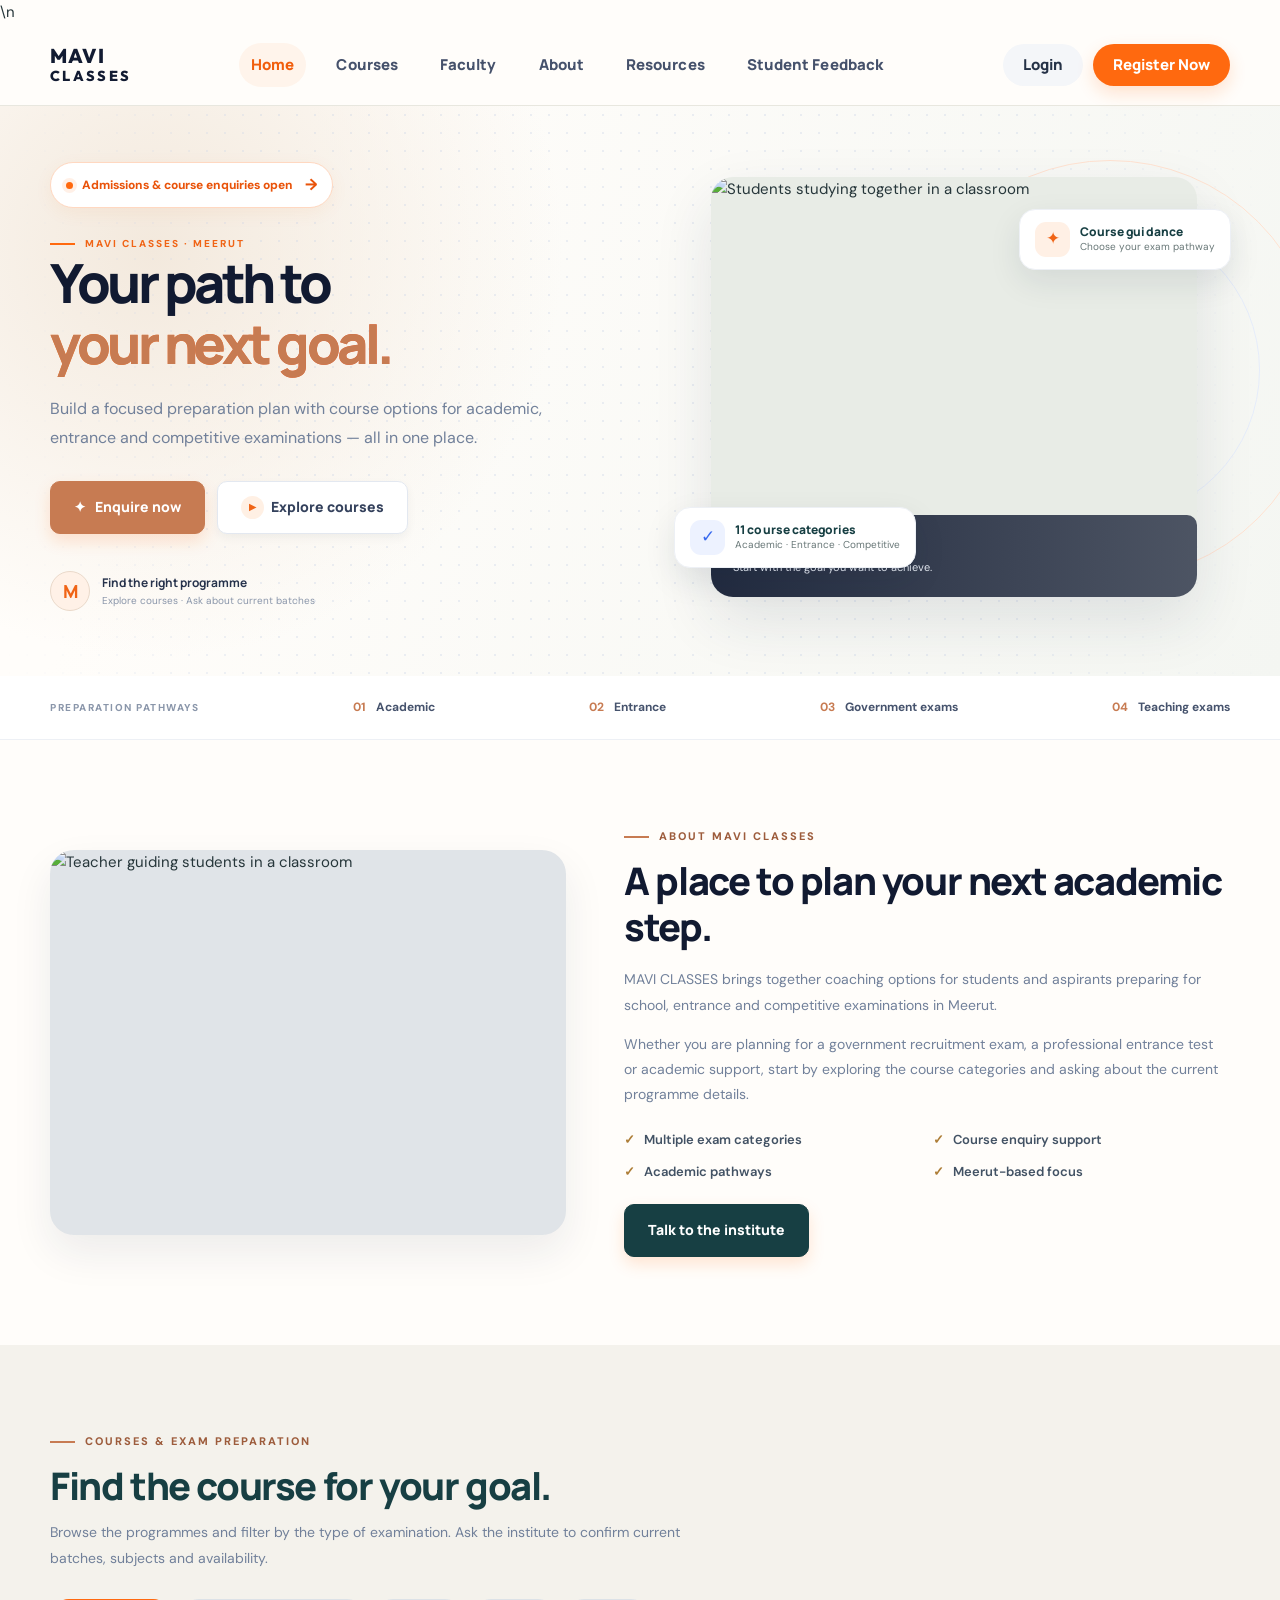
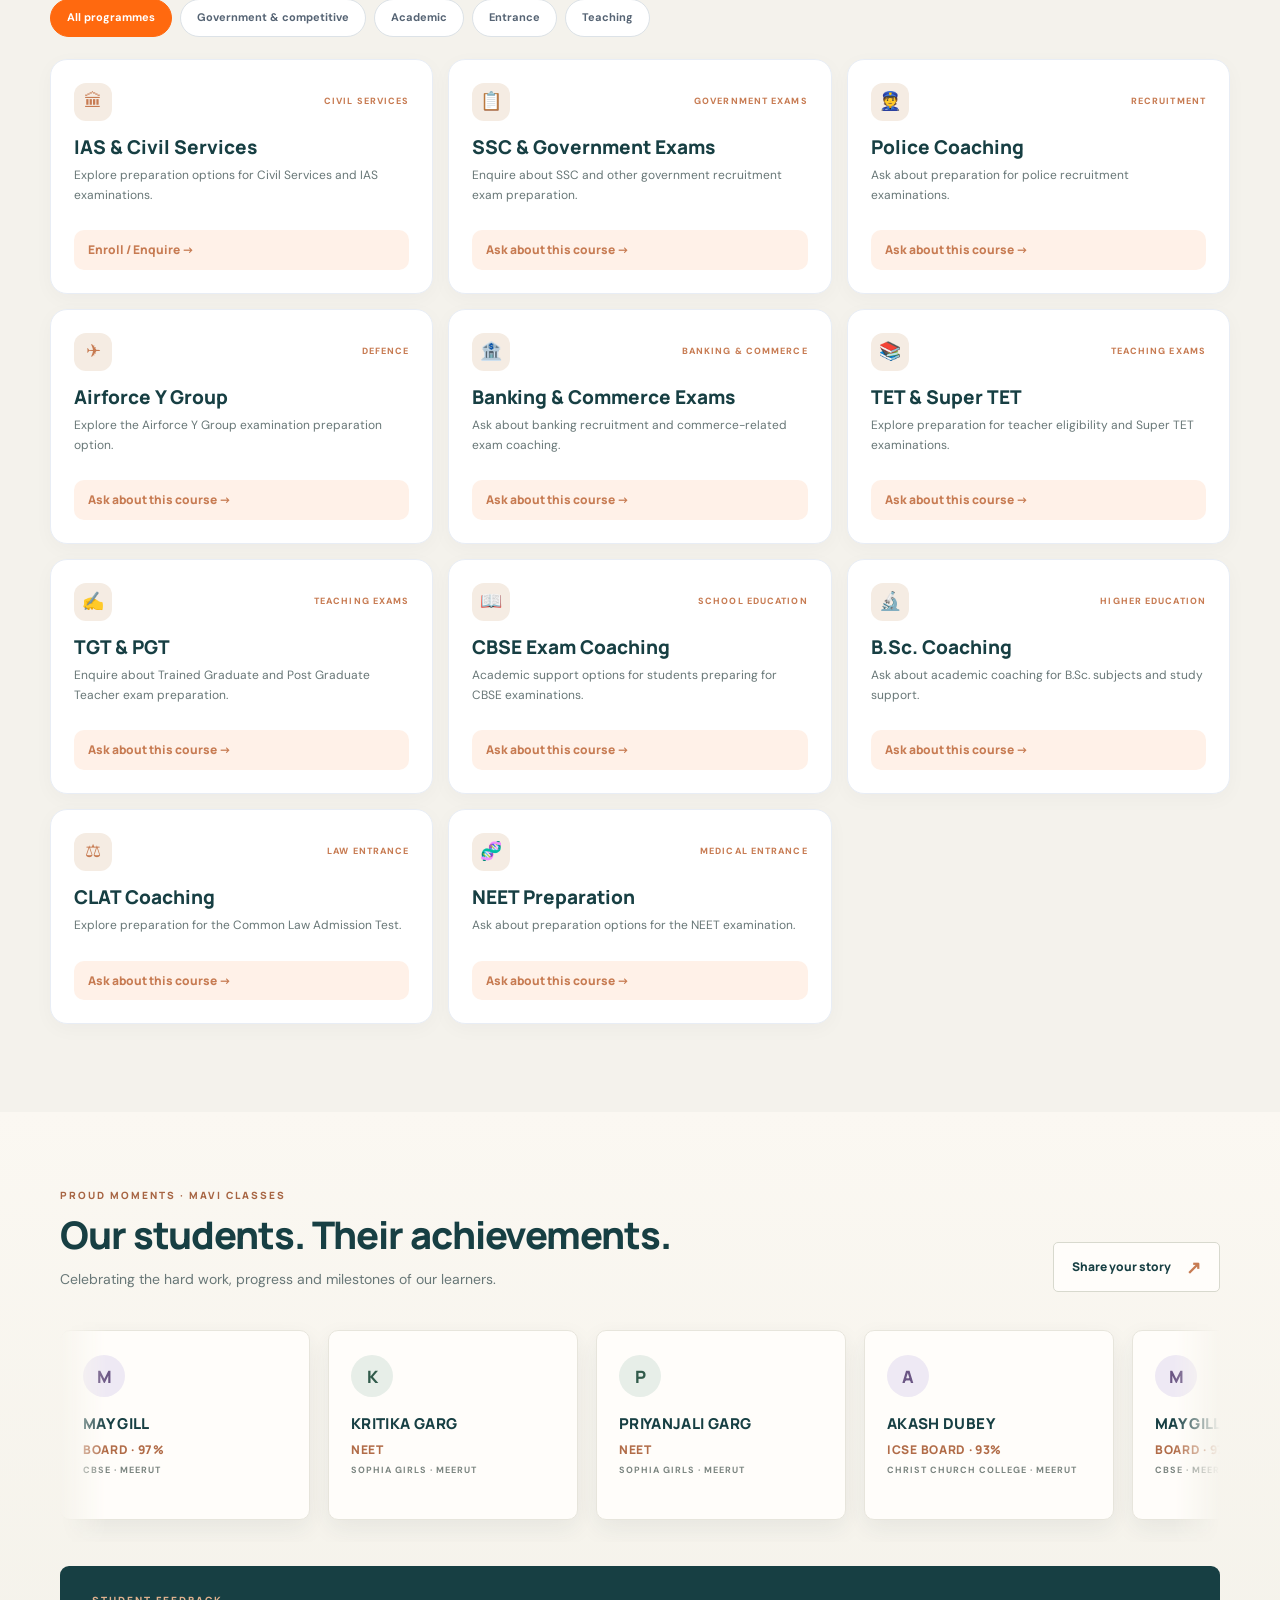
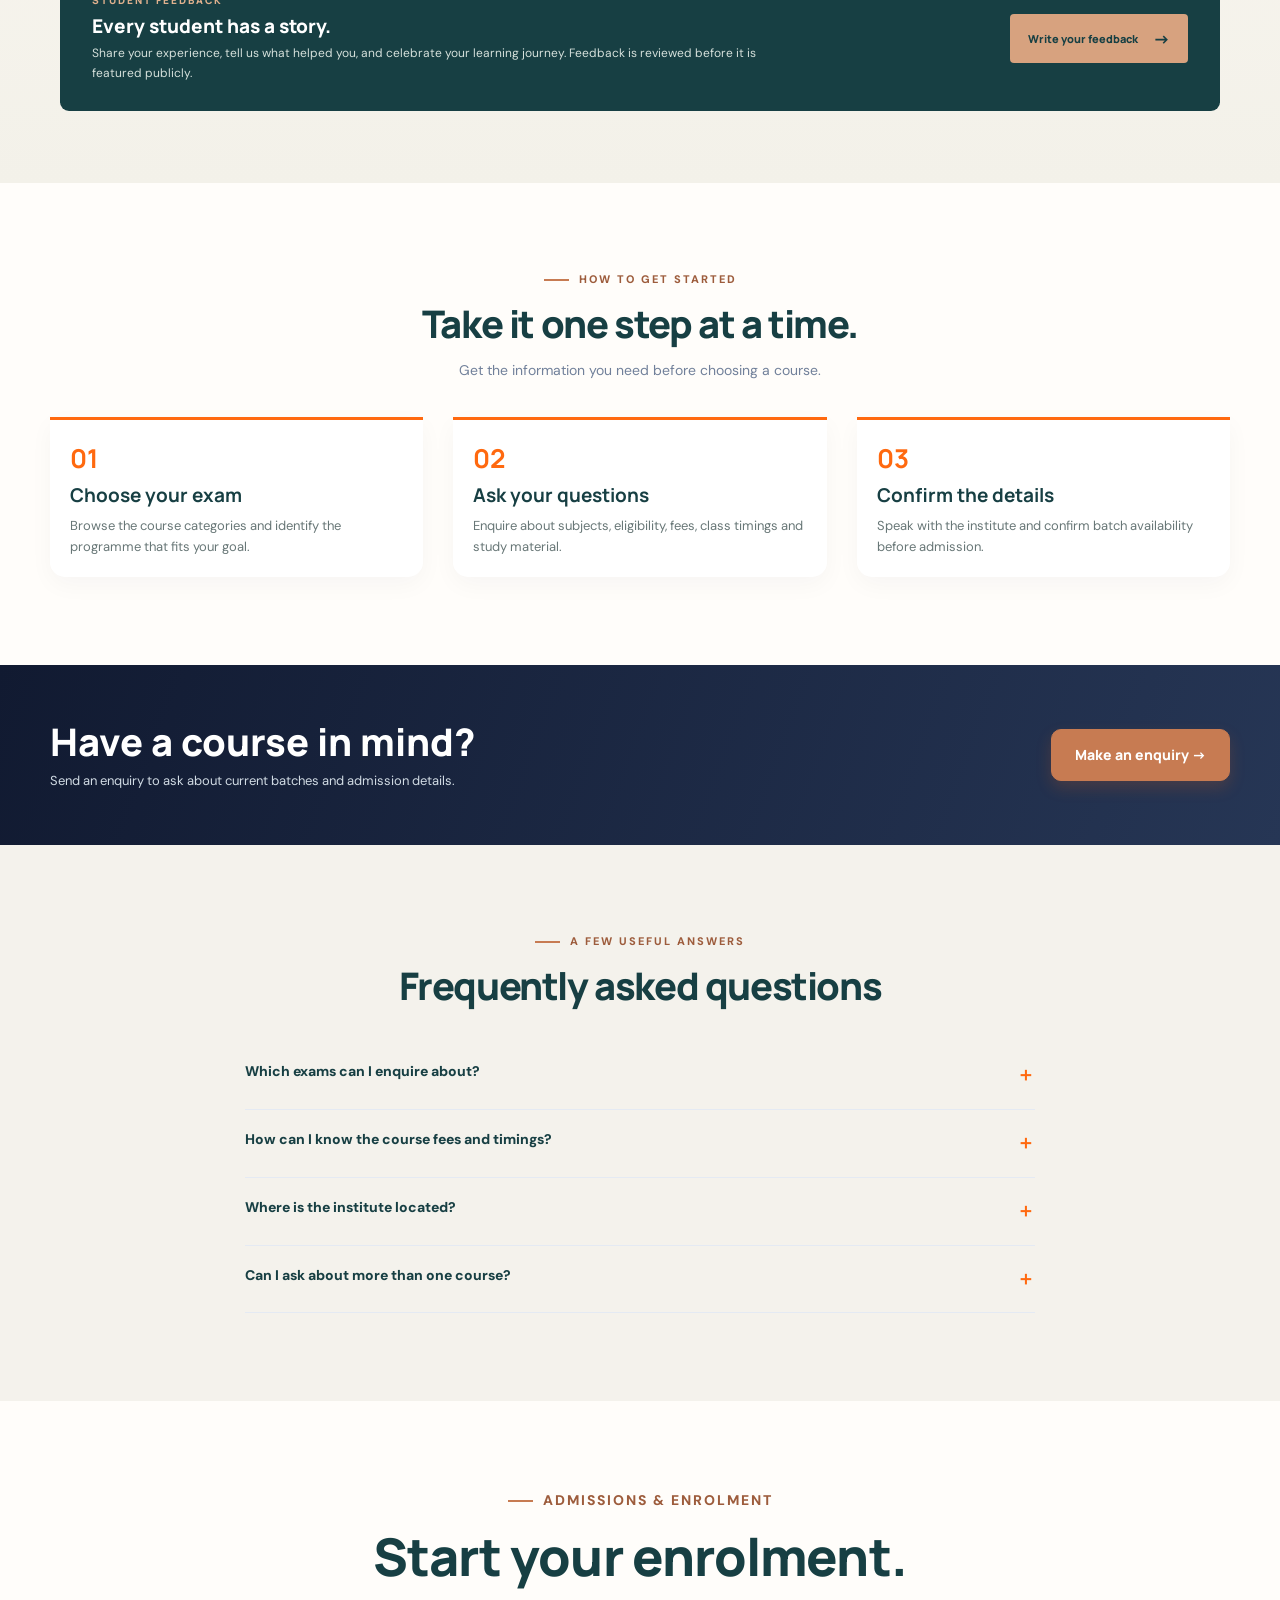
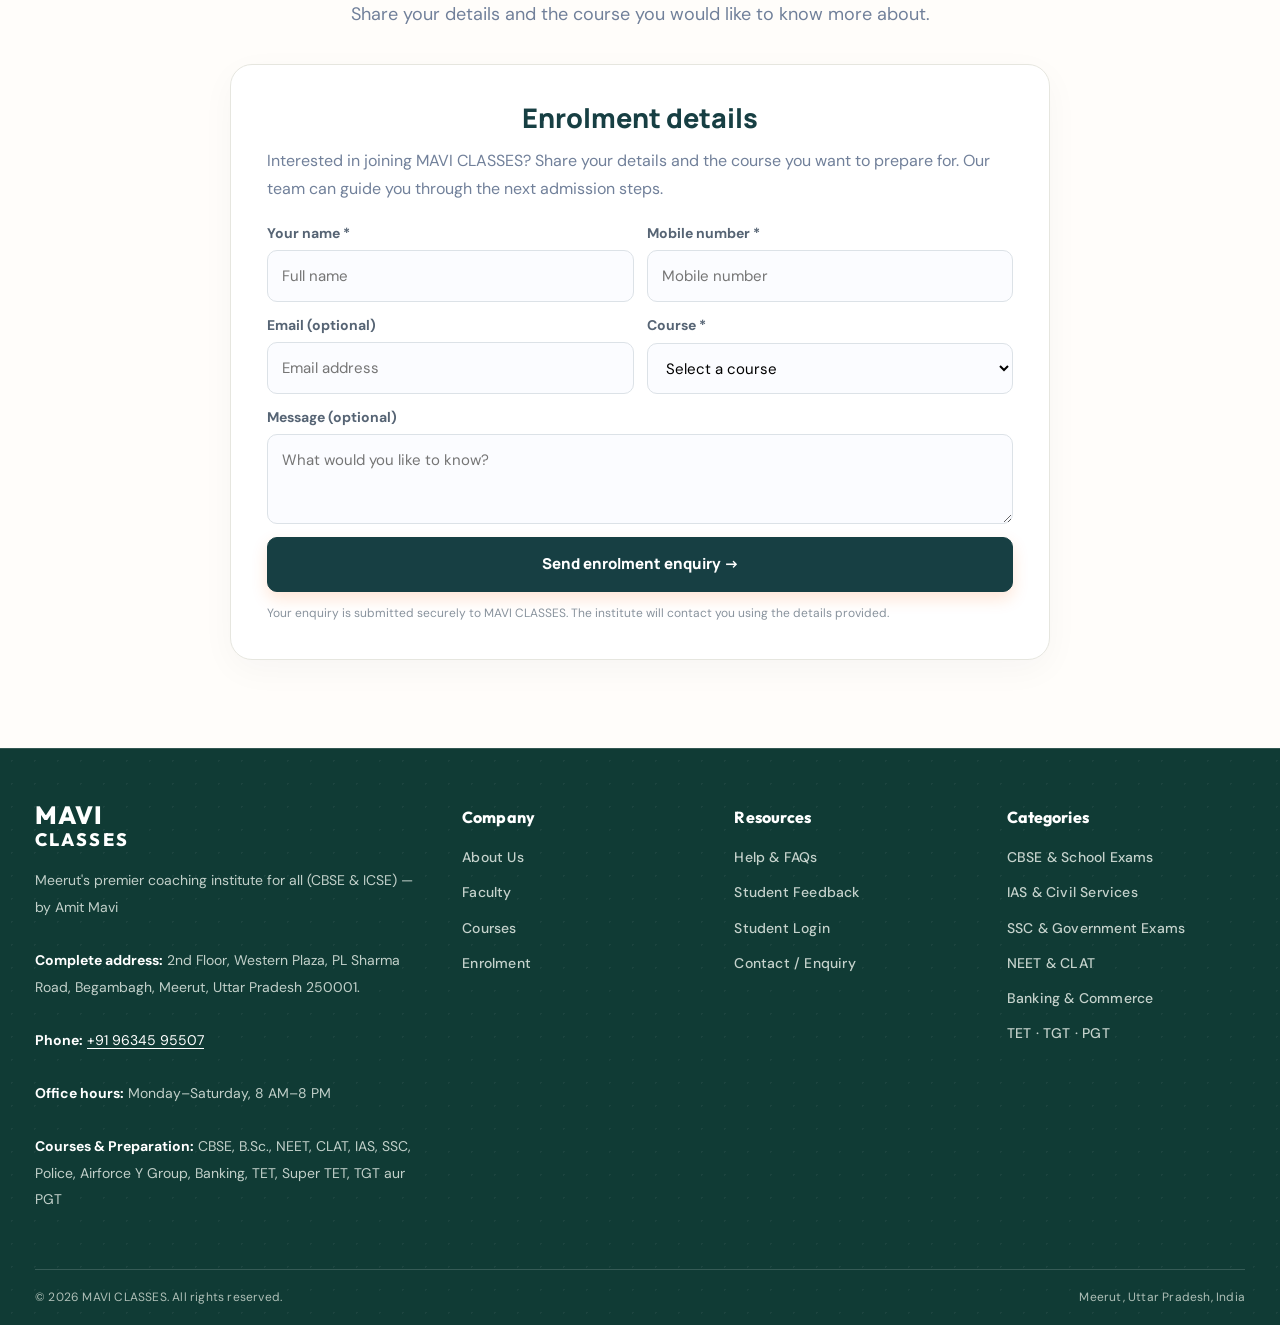
==== commit 59d89531: "Refresh cloud footer renderer" ====
--- a/index.html
+++ b/index.html
@@ -384,4 +384,4 @@
 const up=one('#up');window.addEventListener('scroll',()=>up.classList.toggle('show',window.scrollY>450),{passive:true});up.addEventListener('click',()=>window.scrollTo({top:0,behavior:'smooth'}));
 </script>
 <script src="image-assets.js?v=20261123-assets1"></script>
-<script src="footer-description.js?v=20261124-footerintro1"></script><script src="supabase-client.js?v=20261124-cloud1"></script><script src="site-cloud.js?v=20261124-cloud1"></script></body></html>+<script src="footer-description.js?v=20261124-footerintro1"></script><script src="supabase-client.js?v=20261124-cloud1"></script><script src="site-cloud.js?v=20261124-cloud2"></script></body></html>
